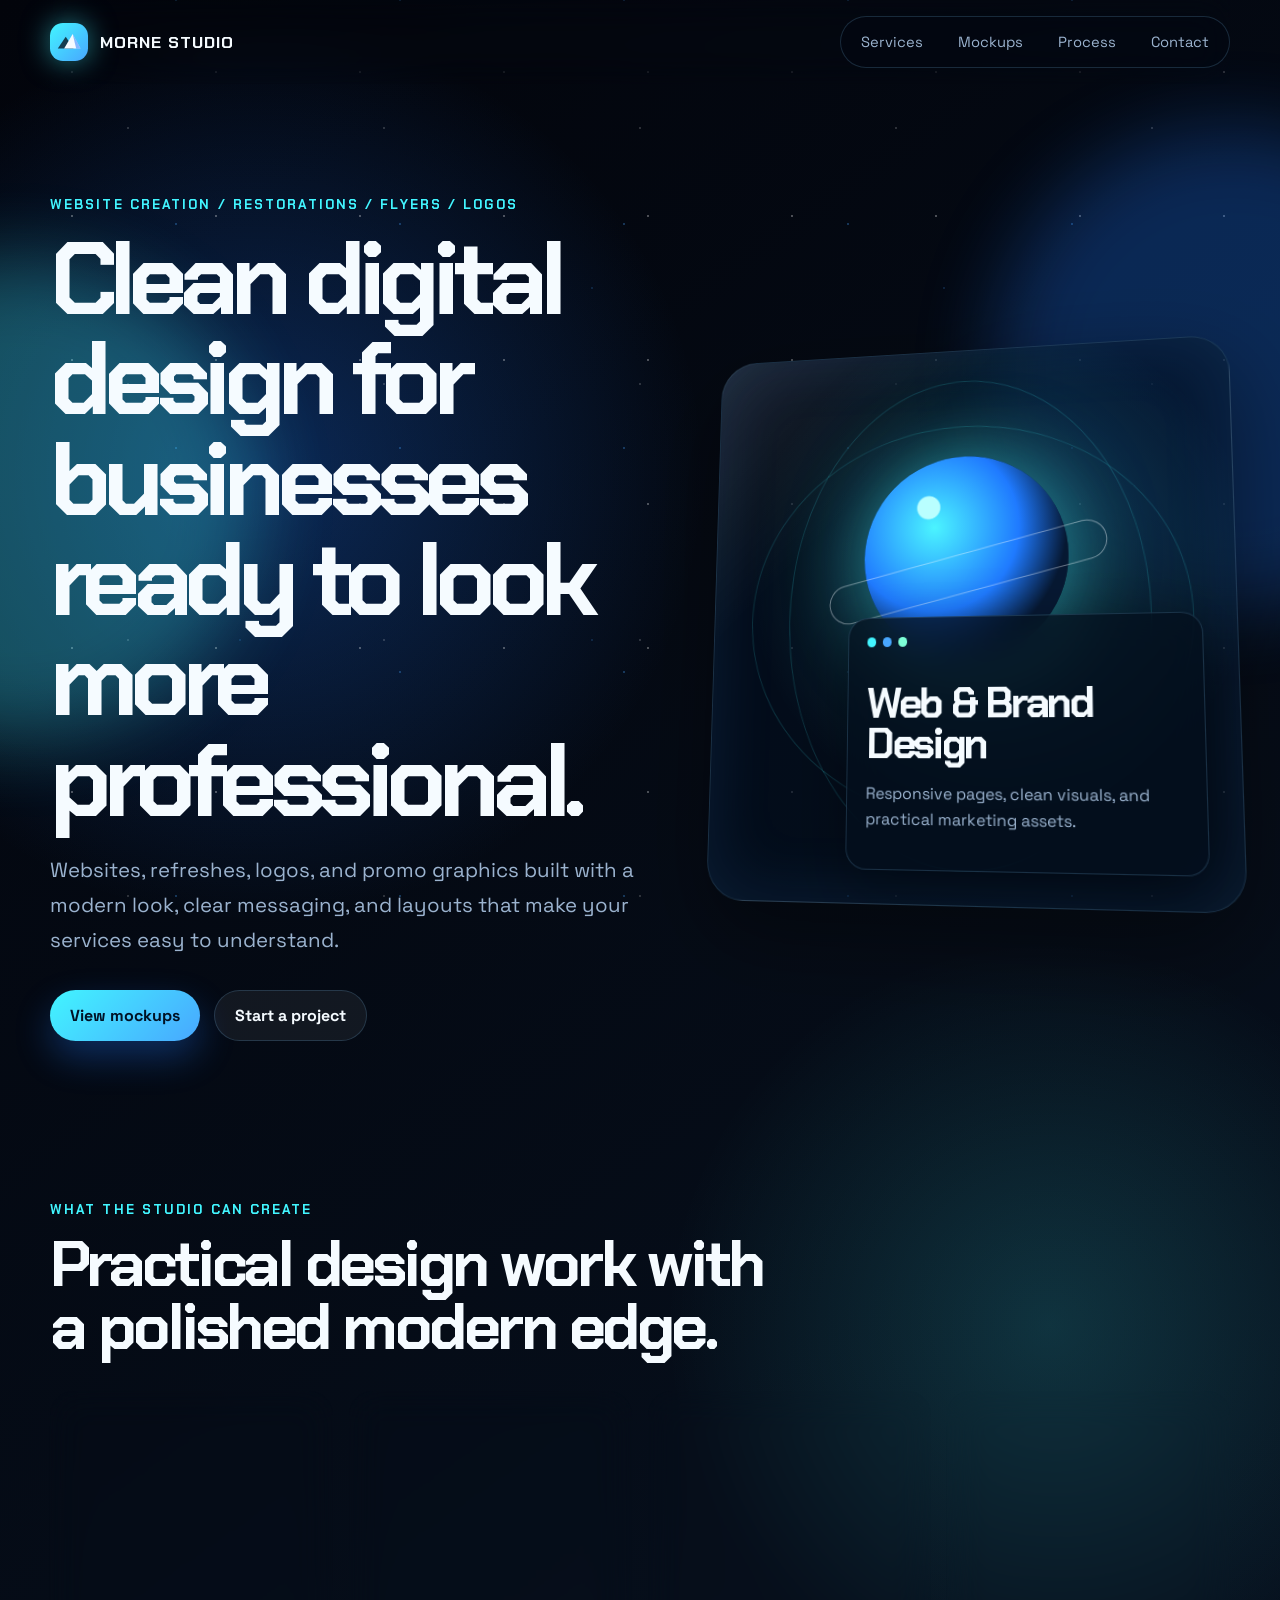
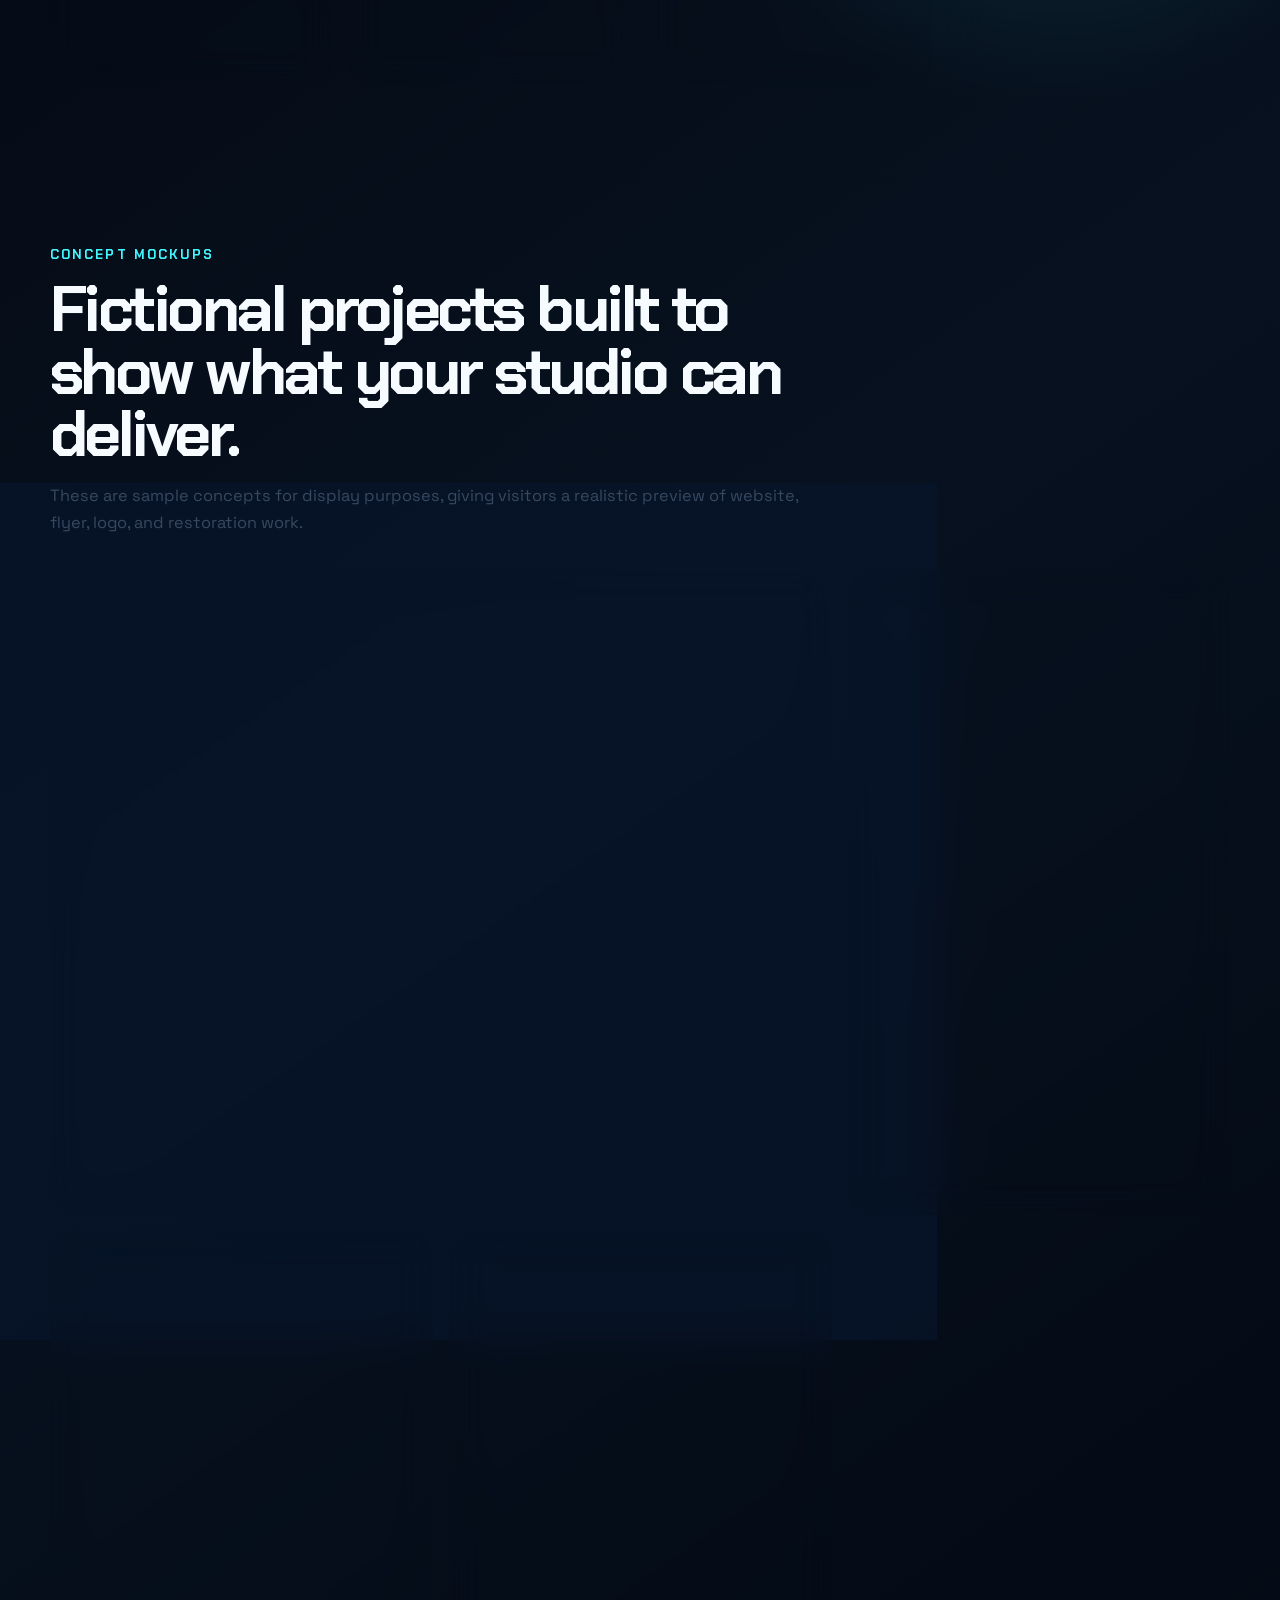
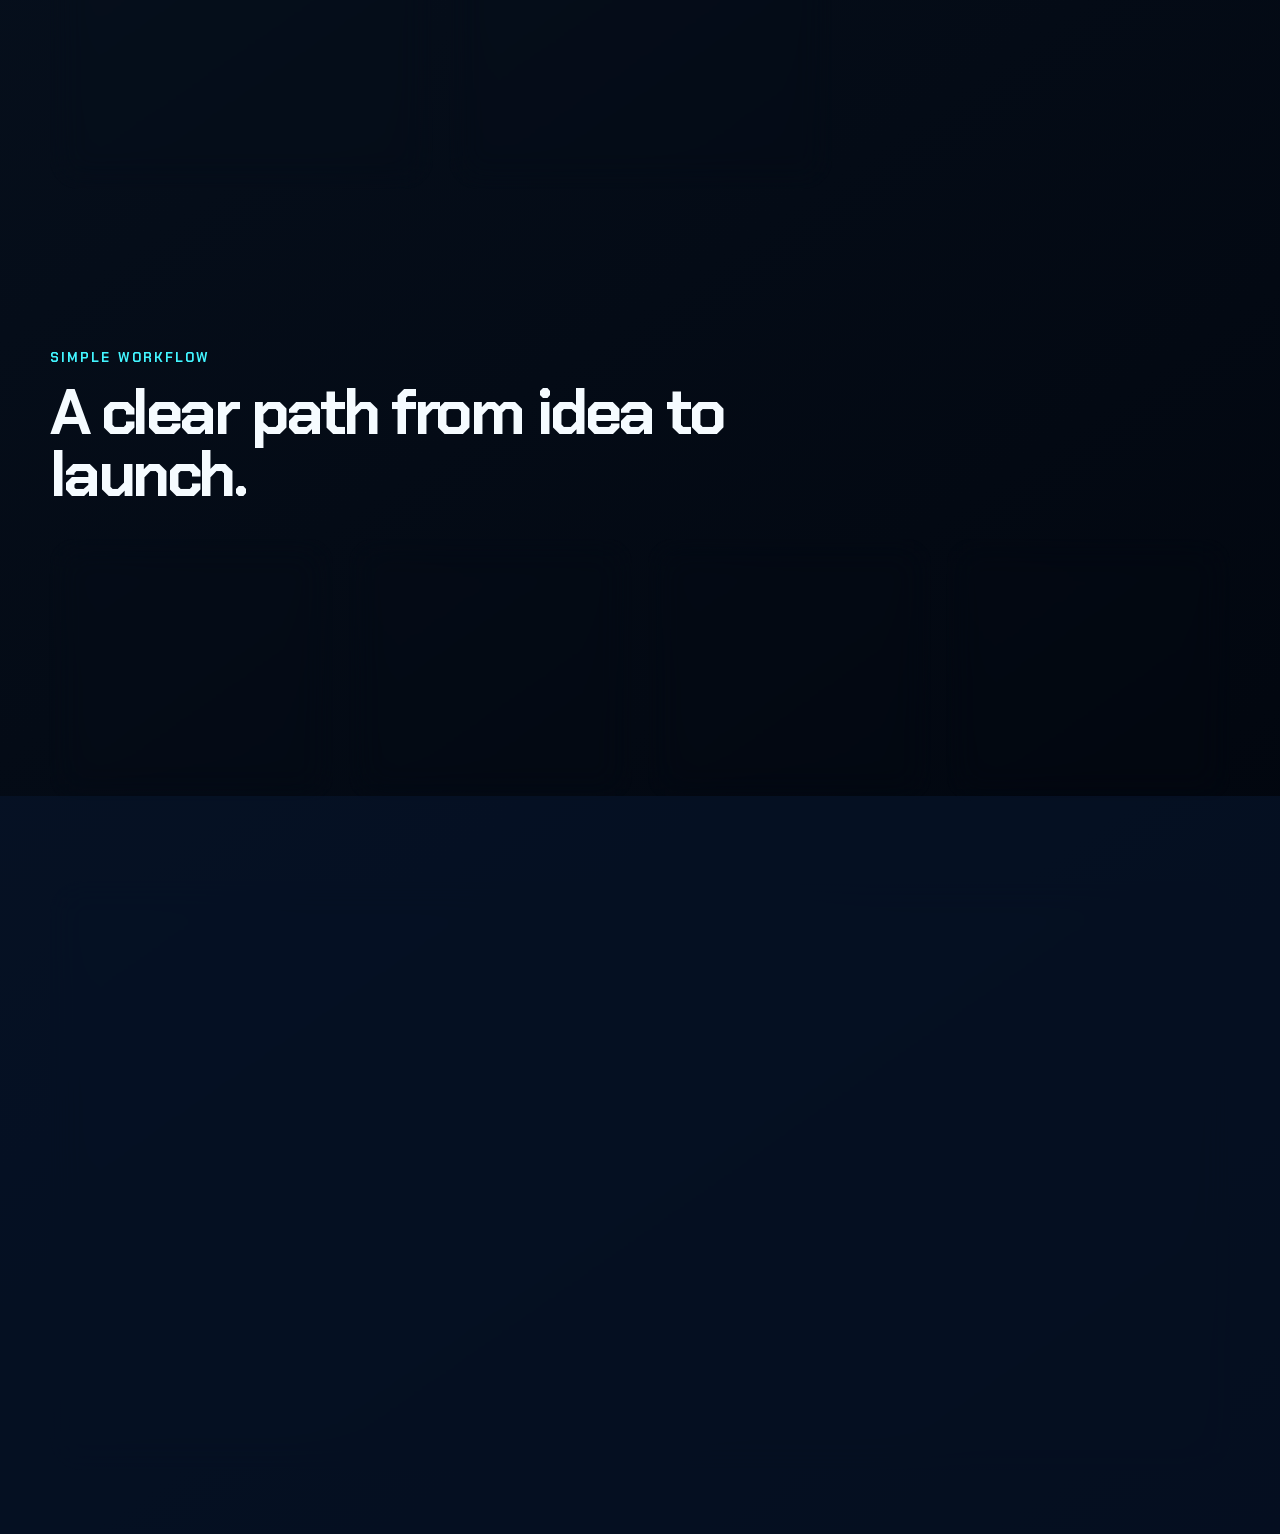
==== index.html @ 3c66c014 "gtag" ====
<!doctype html>
<html lang="en">
  <head>
    <meta charset="UTF-8" />
    <meta name="viewport" content="width=device-width, initial-scale=1.0" />
    <meta
      name="description"
      content="A modern portfolio for website creation, restoration, flyers, and logo design with deep-space visual styling."
    />
    <title>Morne Studio | Web, Logo & Flyer Design</title>
    <link rel="preconnect" href="https://fonts.googleapis.com" />
    <link rel="preconnect" href="https://fonts.gstatic.com" crossorigin />
    <link
      href="https://fonts.googleapis.com/css2?family=Chakra+Petch:wght@500;600;700&family=Space+Grotesk:wght@400;500;600;700&display=swap"
      rel="stylesheet"
    />
    <link rel="icon" type="image/svg+xml" href="favicon.svg" />
    <script async src="https://www.googletagmanager.com/gtag/js?id=G-K3K91RL9Q9"></script>
    <script>
      window.dataLayer = window.dataLayer || [];
      function gtag(){dataLayer.push(arguments);}
      gtag('js', new Date());

      gtag('config', 'G-K3K91RL9Q9');
    </script>
    <link rel="stylesheet" href="styles.css" />
  </head>
  <body>
    <div class="page-shell">
      <div class="stars stars-one"></div>
      <div class="stars stars-two"></div>
      <div class="orb orb-blue"></div>
      <div class="orb orb-cyan"></div>

      <header class="site-header">
        <button class="brand" type="button" data-scroll-top aria-label="Morne Studio home">
          <span class="brand-mark" aria-hidden="true">
            <svg viewBox="0 0 48 48" role="img">
              <path class="mountain-back" d="M6 34L18.5 15.5L31 34H6Z" />
              <path class="mountain-front" d="M16 34L29.5 11L42 34H16Z" />
              <path class="mountain-cut" d="M29.5 11L35 34H42L29.5 11Z" />
            </svg>
          </span>
          <span>Morne Studio</span>
        </button>
        <button class="nav-toggle" type="button" aria-expanded="false" aria-controls="mainNav">
          <span></span>
          <span></span>
          <span></span>
          <span class="sr-only">Toggle navigation</span>
        </button>
        <nav class="nav-links" id="mainNav" aria-label="Main navigation">
          <a href="#services">Services</a>
          <a href="#mockups">Mockups</a>
          <a href="#process">Process</a>
          <a href="#contact">Contact</a>
        </nav>
      </header>

      <main id="top">
        <section class="hero section-grid">
          <div class="hero-copy reveal">
            <p class="eyebrow">Website Creation / Restorations / Flyers / Logos</p>
            <h1>Clean digital design for businesses ready to look more professional.</h1>
            <p class="hero-text">
              Websites, refreshes, logos, and promo graphics built with a modern
              look, clear messaging, and layouts that make your services easy to
              understand.
            </p>
            <div class="hero-actions">
              <a class="button button-primary" href="#mockups">View mockups</a>
              <a class="button button-secondary" href="#contact">Start a project</a>
            </div>
          </div>

          <div class="hero-visual reveal">
            <div class="space-card">
              <div class="planet"></div>
              <div class="orbit orbit-one"></div>
              <div class="orbit orbit-two"></div>
              <div class="dashboard-card dashboard-main">
                <span class="window-dots"></span>
                <h2>Web & Brand Design</h2>
                <p>Responsive pages, clean visuals, and practical marketing assets.</p>
              </div>
            </div>
          </div>
        </section>

        <section class="services reveal" id="services">
          <div class="section-heading">
            <p class="eyebrow">What the studio can create</p>
            <h2>Practical design work with a polished modern edge.</h2>
          </div>
          <div class="service-grid">
            <article class="service-card">
              <span class="service-icon">01</span>
              <h3>Website Creation</h3>
              <p>Landing pages, service sites, portfolio builds, and responsive layouts built to convert visitors.</p>
            </article>
            <article class="service-card">
              <span class="service-icon">02</span>
              <h3>Website Restoration</h3>
              <p>Refresh outdated pages, repair messy layouts, modernize colors, and improve mobile usability.</p>
            </article>
            <article class="service-card">
              <span class="service-icon">03</span>
              <h3>Flyers & Promos</h3>
              <p>Event flyers, product promos, social graphics, and launch announcements with strong visual hierarchy.</p>
            </article>
            <article class="service-card">
              <span class="service-icon">04</span>
              <h3>Logo Concepts</h3>
              <p>Clean logo directions, brand marks, color palettes, and simple visual systems for new ventures.</p>
            </article>
          </div>
        </section>

        <section class="mockups" id="mockups">
          <div class="section-heading reveal">
            <p class="eyebrow">Concept mockups</p>
            <h2>Fictional projects built to show what your studio can deliver.</h2>
            <p class="section-note">
              These are sample concepts for display purposes, giving visitors a
              realistic preview of website, flyer, logo, and restoration work.
            </p>
          </div>

          <div class="mockup-grid">
            <article class="mockup-card large reveal">
              <div class="mockup-browser">
                <span></span><span></span><span></span>
              </div>
              <div class="mockup-preview refresh-preview">
                <div class="site-before">
                  <div class="old-label">Before</div>
                  <strong>ClearCoat Auto Care</strong>
                  <div class="old-hero"></div>
                  <span></span>
                  <span></span>
                  <button>Call now</button>
                </div>
                <div class="site-after">
                  <div class="new-label">After</div>
                  <div class="mini-nav">
                    <strong>ClearCoat</strong>
                    <small>Book detail</small>
                  </div>
                  <h4>Mobile detailing that comes to you.</h4>
                  <div class="service-strip">
                    <span>Wash</span>
                    <span>Interior</span>
                    <span>Ceramic</span>
                  </div>
                  <div class="stat-row">
                    <div><b>4.9</b><small>rating</small></div>
                    <div><b>24h</b><small>reply</small></div>
                  </div>
                </div>
              </div>
              <div class="mockup-content">
                <p class="tag">Website restoration</p>
                <h3>ClearCoat Auto Care</h3>
                <p>A before-and-after concept showing how an outdated service site can become cleaner, faster, and easier to book from mobile.</p>
                <div class="mockup-meta">
                  <span>Concept project</span>
                  <span>Auto detailing</span>
                </div>
              </div>
            </article>

            <article class="mockup-card reveal">
              <div class="mockup-preview restaurant-preview">
                <div class="restaurant-top">
                  <strong>Hearth & Table</strong>
                  <span>Menu</span>
                </div>
                <div class="restaurant-photo"></div>
                <div class="restaurant-copy">
                  <p>Family-owned kitchen</p>
                  <h4>Comfort food, modern service.</h4>
                  <small>Order online</small>
                </div>
              </div>
              <div class="mockup-content">
                <p class="tag">Website creation</p>
                <h3>Hearth & Table</h3>
                <p>A restaurant homepage concept with clear ordering paths, featured menu space, and a warmer brand direction.</p>
                <div class="mockup-meta">
                  <span>Concept project</span>
                  <span>Restaurant</span>
                </div>
              </div>
            </article>

            <article class="mockup-card reveal">
              <div class="mockup-preview flyer-preview">
                <div class="flyer-kicker">6 week program</div>
                <h4>Peak Fitness Challenge</h4>
                <strong>Starts 09.02</strong>
                <span>Training / Meal guide / Weekly check-ins</span>
                <small>Promo flyer concept</small>
              </div>
              <div class="mockup-content">
                <p class="tag">Flyer design</p>
                <h3>Peak Fitness Challenge</h3>
                <p>A bold promotional flyer concept designed for social posts, printed handouts, and local campaign announcements.</p>
                <div class="mockup-meta">
                  <span>Concept project</span>
                  <span>Fitness promo</span>
                </div>
              </div>
            </article>

            <article class="mockup-card reveal">
              <div class="mockup-preview identity-preview">
                <div class="identity-card">
                  <div class="oak-logo" aria-hidden="true">
                    <span class="oak-roof"></span>
                    <span class="oak-beam"></span>
                    <span class="oak-foundation"></span>
                  </div>
                  <strong>Oak & Iron Co.</strong>
                  <small>Renovation / Repair / Build</small>
                </div>
                <div class="brand-board">
                  <span></span>
                  <span></span>
                  <div class="palette-row">
                    <i></i>
                    <i></i>
                    <i></i>
                  </div>
                </div>
              </div>
              <div class="mockup-content">
                <p class="tag">Logo systems</p>
                <h3>Oak & Iron Co.</h3>
                <p>A compact identity concept with a mark, color palette, and brand-card direction for a repair or renovation business.</p>
                <div class="mockup-meta">
                  <span>Concept project</span>
                  <span>Logo identity</span>
                </div>
              </div>
            </article>
          </div>
        </section>

        <section class="process reveal" id="process">
          <div class="section-heading">
            <p class="eyebrow">Simple workflow</p>
            <h2>A clear path from idea to launch.</h2>
          </div>
          <div class="timeline">
            <div class="timeline-item">
              <span>01</span>
              <h3>Discovery</h3>
              <p>Define the business goal, audience, services, and visual tone.</p>
            </div>
            <div class="timeline-item">
              <span>02</span>
              <h3>Concept</h3>
              <p>Create mockups, layout direction, and color choices before build-out.</p>
            </div>
            <div class="timeline-item">
              <span>03</span>
              <h3>Build</h3>
              <p>Turn the chosen direction into responsive pages and polished assets.</p>
            </div>
            <div class="timeline-item">
              <span>04</span>
              <h3>Launch</h3>
              <p>Review, refine, and prepare the final files for hosting or sharing.</p>
            </div>
          </div>
        </section>

        <section class="contact reveal" id="contact">
          <div class="contact-copy">
            <p class="eyebrow">Start a project</p>
            <h2>Need a website, logo, flyer, or refresh?</h2>
            <p>
              Send a few details about what you need and I will follow up with
              the next steps, timeline, and what information is needed to begin.
            </p>
            <div class="contact-links" aria-label="Contact options">
              <a href="mailto:shane.st.louis@hotmail.com">shane.st.louis@hotmail.com</a>
              <button type="button" data-copy-phone>+1 767 265 5905 <span>Copy number</span></button>
              <a href="https://wa.me/17672655905" target="_blank" rel="noreferrer">Message on WhatsApp</a>
            </div>
          </div>

          <form class="contact-form" action="https://formsubmit.co/shane.st.louis@hotmail.com" method="POST">
            <input type="hidden" name="_subject" value="New project inquiry from Morne Studio" />
            <input type="hidden" name="_template" value="table" />
            <label>
              Name
              <input type="text" name="name" autocomplete="name" required />
            </label>
            <label>
              Your email
              <input type="email" name="email" autocomplete="email" required />
            </label>
            <label>
              Project type
              <select name="project_type" required>
                <option value="">Select one</option>
                <option>Website creation</option>
                <option>Website restoration</option>
                <option>Flyer or promo design</option>
                <option>Logo or brand design</option>
                <option>Not sure yet</option>
              </select>
            </label>
            <label>
              Project details
              <textarea name="message" rows="5" placeholder="Tell me what you need, your business type, and any deadline." required></textarea>
            </label>
            <button class="button button-primary" type="submit">Send project inquiry</button>
          </form>
        </section>
      </main>

      <button class="back-to-top" type="button" data-back-to-top aria-label="Back to top">
        ↑
      </button>
    </div>

    <script src="script.js"></script>
  </body>
</html>
---- styles.css ----
:root {
  --ink: #02040b;
  --void: #07111f;
  --space: #0b1b33;
  --blue: #1f7aff;
  --blue-hot: #48a7ff;
  --cyan: #42f5ff;
  --mint: #7dffd7;
  --white: #f5fbff;
  --muted: #9bb3cf;
  --line: rgba(126, 203, 255, 0.18);
  --glass: rgba(8, 22, 43, 0.68);
  --shadow: 0 30px 90px rgba(0, 0, 0, 0.45);
}

* {
  box-sizing: border-box;
}

html {
  scroll-behavior: smooth;
}

body {
  margin: 0;
  min-height: 100vh;
  color: var(--white);
  font-family: "Space Grotesk", sans-serif;
  background:
    radial-gradient(circle at 20% 10%, rgba(31, 122, 255, 0.3), transparent 28rem),
    radial-gradient(circle at 82% 28%, rgba(66, 245, 255, 0.16), transparent 24rem),
    linear-gradient(145deg, var(--ink), var(--void) 48%, #00030a);
  overflow-x: hidden;
}

a {
  color: inherit;
  text-decoration: none;
}

.sr-only {
  position: absolute;
  width: 1px;
  height: 1px;
  padding: 0;
  margin: -1px;
  overflow: hidden;
  clip: rect(0, 0, 0, 0);
  white-space: nowrap;
  border: 0;
}

.page-shell {
  position: relative;
  min-height: 100vh;
  overflow: hidden;
}

.stars {
  position: fixed;
  inset: 0;
  pointer-events: none;
  background-image:
    radial-gradient(circle, rgba(255, 255, 255, 0.9) 1px, transparent 1.5px),
    radial-gradient(circle, rgba(72, 167, 255, 0.9) 1px, transparent 1.6px);
  background-position: 0 0, 4rem 7rem;
  background-size: 9rem 9rem, 14rem 14rem;
  opacity: 0.32;
  animation: drift-stars 34s linear infinite;
}

.stars-two {
  background-size: 16rem 16rem, 22rem 22rem;
  opacity: 0.18;
  animation-duration: 58s;
  animation-direction: reverse;
}

.orb {
  position: fixed;
  width: 30rem;
  height: 30rem;
  border-radius: 999px;
  pointer-events: none;
  filter: blur(40px);
  opacity: 0.28;
}

.orb-blue {
  top: 8rem;
  right: -12rem;
  background: var(--blue);
}

.orb-cyan {
  bottom: 10rem;
  left: -14rem;
  background: var(--cyan);
}

.site-header {
  position: sticky;
  top: 0;
  z-index: 20;
  display: flex;
  align-items: center;
  justify-content: space-between;
  width: min(1180px, calc(100% - 2rem));
  margin: 0 auto;
  padding: 1rem 0;
  backdrop-filter: blur(18px);
}

.brand,
.nav-links {
  display: flex;
  align-items: center;
}

.brand {
  gap: 0.75rem;
  padding: 0;
  color: inherit;
  border: 0;
  background: transparent;
  cursor: pointer;
  font-family: "Chakra Petch", sans-serif;
  font-size: 1.05rem;
  font-weight: 700;
  letter-spacing: 0.06em;
  text-transform: uppercase;
}

.brand-mark {
  display: grid;
  width: 2.4rem;
  height: 2.4rem;
  place-items: center;
  border-radius: 0.8rem;
  background: linear-gradient(135deg, var(--cyan), var(--blue-hot));
  box-shadow: 0 0 28px rgba(66, 245, 255, 0.5);
}

.brand-mark svg {
  width: 1.9rem;
  height: 1.9rem;
}

.mountain-back {
  fill: rgba(2, 4, 11, 0.72);
}

.mountain-front {
  fill: var(--white);
}

.mountain-cut {
  fill: rgba(31, 122, 255, 0.52);
}

.nav-links {
  gap: 0.4rem;
  padding: 0.35rem;
  border: 1px solid var(--line);
  border-radius: 999px;
  background: rgba(2, 8, 18, 0.58);
}

.nav-links a {
  padding: 0.65rem 0.9rem;
  color: var(--muted);
  border-radius: 999px;
  font-size: 0.92rem;
  transition: color 180ms ease, background 180ms ease;
}

.nav-links a:hover {
  color: var(--white);
  background: rgba(72, 167, 255, 0.14);
}

.nav-toggle {
  display: none;
  width: 2.8rem;
  height: 2.8rem;
  place-items: center;
  border: 1px solid var(--line);
  border-radius: 0.9rem;
  background: rgba(2, 8, 18, 0.74);
  cursor: pointer;
}

.nav-toggle span:not(.sr-only) {
  display: block;
  width: 1.25rem;
  height: 2px;
  margin: 0.16rem 0;
  border-radius: 999px;
  background: var(--white);
  transition: transform 180ms ease, opacity 180ms ease;
}

.nav-toggle[aria-expanded="true"] span:nth-child(1) {
  transform: translateY(0.32rem) rotate(45deg);
}

.nav-toggle[aria-expanded="true"] span:nth-child(2) {
  opacity: 0;
}

.nav-toggle[aria-expanded="true"] span:nth-child(3) {
  transform: translateY(-0.32rem) rotate(-45deg);
}

.back-to-top {
  position: fixed;
  right: 1rem;
  bottom: 1rem;
  z-index: 30;
  display: none;
  width: 3rem;
  height: 3rem;
  place-items: center;
  color: #001225;
  border: 0;
  border-radius: 999px;
  background: linear-gradient(135deg, var(--cyan), var(--blue-hot));
  box-shadow: 0 16px 36px rgba(31, 122, 255, 0.34);
  cursor: pointer;
  font-family: "Chakra Petch", sans-serif;
  font-size: 1.35rem;
  font-weight: 800;
  opacity: 0;
  pointer-events: none;
  transform: translateY(0.8rem);
  transition: opacity 180ms ease, transform 180ms ease;
}

.back-to-top.is-visible {
  opacity: 1;
  pointer-events: auto;
  transform: translateY(0);
}

main {
  position: relative;
  z-index: 2;
}

section {
  width: min(1180px, calc(100% - 2rem));
  margin: 0 auto;
  scroll-margin-top: 6rem;
}

.hero {
  min-height: 88vh;
  padding: 7rem 0 5rem;
}

.section-grid {
  display: grid;
  grid-template-columns: minmax(0, 1fr) minmax(22rem, 0.9fr);
  gap: 4rem;
  align-items: center;
}

.eyebrow {
  margin: 0 0 1rem;
  color: var(--cyan);
  font-family: "Chakra Petch", sans-serif;
  font-size: 0.82rem;
  font-weight: 700;
  letter-spacing: 0.16em;
  text-transform: uppercase;
}

h1,
h2,
h3,
p {
  margin-top: 0;
}

h1,
h2,
h3 {
  font-family: "Chakra Petch", sans-serif;
  line-height: 0.98;
}

h1 {
  max-width: 12ch;
  margin-bottom: 1.4rem;
  font-size: clamp(3.4rem, 8vw, 7.5rem);
  letter-spacing: -0.08em;
}

h2 {
  margin-bottom: 1rem;
  font-size: clamp(2.2rem, 5vw, 4.3rem);
  letter-spacing: -0.055em;
}

h3 {
  margin-bottom: 0.75rem;
  font-size: 1.35rem;
}

.hero-text {
  max-width: 42rem;
  color: var(--muted);
  font-size: clamp(1.05rem, 2vw, 1.28rem);
  line-height: 1.7;
}

.hero-actions {
  display: flex;
  flex-wrap: wrap;
  gap: 0.85rem;
  margin-top: 2rem;
}

.button {
  display: inline-flex;
  align-items: center;
  justify-content: center;
  min-height: 3.2rem;
  padding: 0.85rem 1.25rem;
  border-radius: 999px;
  font-weight: 700;
  transition: transform 180ms ease, box-shadow 180ms ease, border-color 180ms ease;
}

.button:hover {
  transform: translateY(-3px);
}

.button-primary {
  color: #001225;
  background: linear-gradient(135deg, var(--cyan), var(--blue-hot));
  box-shadow: 0 16px 36px rgba(31, 122, 255, 0.32);
}

.button-secondary {
  color: var(--white);
  border: 1px solid var(--line);
  background: rgba(255, 255, 255, 0.06);
}

.hero-visual {
  perspective: 1000px;
}

.space-card {
  position: relative;
  min-height: 35rem;
  border: 1px solid var(--line);
  border-radius: 2.4rem;
  background:
    linear-gradient(135deg, rgba(255, 255, 255, 0.1), transparent 28%),
    radial-gradient(circle at 55% 40%, rgba(66, 245, 255, 0.2), transparent 16rem),
    rgba(3, 14, 30, 0.62);
  box-shadow: var(--shadow), inset 0 0 70px rgba(72, 167, 255, 0.12);
  overflow: hidden;
  transform: rotateX(7deg) rotateY(-9deg);
  animation: float-card 7s ease-in-out infinite;
}

.planet {
  position: absolute;
  top: 7rem;
  left: 50%;
  width: 13rem;
  height: 13rem;
  border-radius: 999px;
  background:
    radial-gradient(circle at 32% 25%, #b9ffff 0 0.7rem, transparent 0.8rem),
    radial-gradient(circle at 35% 35%, #4bf4ff, #1f7aff 45%, #061832 70%);
  box-shadow: 0 0 80px rgba(66, 245, 255, 0.5);
  transform: translateX(-50%);
}

.planet::after {
  content: "";
  position: absolute;
  top: 48%;
  left: -2.5rem;
  width: 18rem;
  height: 2.4rem;
  border: 1px solid rgba(245, 251, 255, 0.42);
  border-radius: 999px;
  transform: rotate(-14deg);
}

.orbit {
  position: absolute;
  inset: 5rem 2.5rem;
  border: 1px solid rgba(66, 245, 255, 0.16);
  border-radius: 50%;
  animation: rotate-orbit 18s linear infinite;
}

.orbit-two {
  inset: 2rem 5rem;
  animation-duration: 26s;
  animation-direction: reverse;
}

.dashboard-card {
  position: absolute;
  border: 1px solid var(--line);
  border-radius: 1.3rem;
  background: rgba(4, 14, 29, 0.72);
  box-shadow: 0 18px 60px rgba(0, 0, 0, 0.35);
  backdrop-filter: blur(18px);
}

.dashboard-main {
  right: 2rem;
  bottom: 2rem;
  width: min(78%, 22rem);
  padding: 1.2rem;
}

.dashboard-main p {
  color: var(--muted);
  line-height: 1.55;
}

.dashboard-main h2 {
  font-size: clamp(1.8rem, 4vw, 2.6rem);
}

.window-dots,
.window-dots::before,
.window-dots::after {
  display: inline-block;
  width: 0.58rem;
  height: 0.58rem;
  border-radius: 999px;
  background: var(--cyan);
  box-shadow: 1rem 0 0 var(--blue-hot), 2rem 0 0 var(--mint);
}

.window-dots {
  margin-bottom: 2rem;
}

.services,
.mockups,
.process,
.contact {
  padding: 5rem 0;
}

.section-heading {
  max-width: 47rem;
  margin-bottom: 2rem;
}

.section-heading h2 {
  margin-bottom: 0;
}

.section-note {
  margin: 1rem 0 0;
  color: var(--muted);
  font-size: 1.02rem;
  line-height: 1.65;
}

.service-grid,
.mockup-grid,
.timeline {
  display: grid;
  gap: 1rem;
}

.service-grid {
  grid-template-columns: repeat(4, minmax(0, 1fr));
}

.service-card,
.mockup-card,
.timeline-item,
.contact {
  border: 1px solid var(--line);
  background:
    linear-gradient(145deg, rgba(255, 255, 255, 0.08), transparent 36%),
    var(--glass);
  box-shadow: 0 20px 70px rgba(0, 0, 0, 0.22);
  backdrop-filter: blur(18px);
}

.service-card,
.timeline-item {
  min-height: 16rem;
  padding: 1.3rem;
  border-radius: 1.5rem;
  transition: transform 220ms ease, border-color 220ms ease;
}

.service-card:hover,
.timeline-item:hover,
.mockup-card:hover {
  border-color: rgba(66, 245, 255, 0.55);
  transform: translateY(-6px);
}

.service-icon {
  display: inline-grid;
  width: 3rem;
  height: 3rem;
  margin-bottom: 3rem;
  place-items: center;
  color: var(--cyan);
  border: 1px solid var(--line);
  border-radius: 999px;
  font-family: "Chakra Petch", sans-serif;
  font-weight: 700;
}

.service-card p,
.mockup-content p,
.timeline-item p,
.contact p {
  color: var(--muted);
  line-height: 1.65;
}

.mockup-grid {
  grid-template-columns: repeat(3, minmax(0, 1fr));
}

.mockup-card {
  min-height: 25rem;
  border-radius: 1.8rem;
  overflow: hidden;
  transition: transform 220ms ease, border-color 220ms ease;
}

.mockup-card.large {
  grid-column: span 2;
}

.mockup-browser {
  display: flex;
  gap: 0.45rem;
  padding: 1rem 1rem 0;
}

.mockup-browser span {
  width: 0.7rem;
  height: 0.7rem;
  border-radius: 999px;
  background: var(--line);
}

.mockup-preview {
  position: relative;
  display: grid;
  min-height: 14rem;
  margin: 1rem;
  padding: 1rem;
  border: 1px solid var(--line);
  border-radius: 1.2rem;
  overflow: hidden;
  background: rgba(3, 12, 27, 0.72);
}

.restoration-preview {
  grid-template-columns: 0.75fr 1fr;
  gap: 1rem;
}

.before-panel,
.after-panel {
  padding: 1rem;
  border-radius: 1rem;
}

.before-panel p,
.after-panel p {
  margin-bottom: 0.55rem;
  color: var(--muted);
  font-size: 0.78rem;
  letter-spacing: 0.1em;
  text-transform: uppercase;
}

.before-panel strong,
.after-panel strong {
  display: block;
  font-family: "Chakra Petch", sans-serif;
  font-size: 1.05rem;
}

.before-panel small,
.after-panel small {
  color: rgba(245, 251, 255, 0.72);
  font-size: 0.72rem;
}

.before-panel {
  background: repeating-linear-gradient(-45deg, rgba(255, 255, 255, 0.08) 0 8px, transparent 8px 16px);
}

.before-panel span {
  display: block;
  height: 0.6rem;
  margin: 0.8rem 0;
  border-radius: 999px;
  background: rgba(155, 179, 207, 0.32);
}

.after-panel {
  background:
    radial-gradient(circle at 70% 30%, rgba(66, 245, 255, 0.28), transparent 6rem),
    linear-gradient(135deg, rgba(31, 122, 255, 0.4), rgba(4, 14, 29, 0.88));
}

.after-panel span {
  display: block;
  height: 0.75rem;
  border-radius: 999px;
  background: rgba(255, 255, 255, 0.48);
}

.flyer-preview {
  align-content: end;
  min-height: 18rem;
  background:
    radial-gradient(circle at 50% 20%, rgba(66, 245, 255, 0.42), transparent 6rem),
    linear-gradient(160deg, #06142a, #0a3970 55%, #00030a);
}

.flyer-preview::before {
  content: "";
  position: absolute;
  inset: 1.4rem;
  border: 1px solid rgba(245, 251, 255, 0.24);
  border-radius: 1rem;
}

.flyer-preview p,
.flyer-preview strong,
.flyer-preview span {
  position: relative;
}

.flyer-preview p {
  margin-bottom: 0.35rem;
  color: var(--cyan);
  font-family: "Chakra Petch", sans-serif;
  letter-spacing: 0.16em;
}

.flyer-preview strong {
  font-family: "Chakra Petch", sans-serif;
  font-size: 4rem;
  line-height: 0.9;
}

.flyer-preview span {
  color: var(--muted);
}

.flyer-preview small {
  position: relative;
  display: inline-block;
  width: max-content;
  margin-top: 0.9rem;
  padding: 0.4rem 0.65rem;
  border: 1px solid rgba(245, 251, 255, 0.24);
  border-radius: 999px;
  color: var(--white);
  background: rgba(2, 4, 11, 0.36);
}

.logo-preview {
  grid-template-columns: auto 1fr;
  gap: 1rem;
  align-items: center;
}

.logo-preview span {
  display: block;
  height: 0.8rem;
  margin: 0.8rem 0;
  border-radius: 999px;
  background: rgba(255, 255, 255, 0.28);
}

.logo-preview span:nth-child(1) {
  width: 70%;
}

.logo-preview span:nth-child(2) {
  width: 48%;
}

.logo-preview span:nth-child(3) {
  width: 84%;
}

.brand-board strong {
  display: block;
  margin-bottom: 1rem;
  font-family: "Chakra Petch", sans-serif;
  font-size: 1.15rem;
}

.brand-board span {
  background: rgba(255, 255, 255, 0.22);
}

.palette-row {
  display: flex;
  gap: 0.45rem;
  margin-top: 1rem;
}

.palette-row i {
  width: 1.5rem;
  height: 1.5rem;
  border-radius: 999px;
}

.palette-row i:nth-child(1) {
  background: var(--cyan);
}

.palette-row i:nth-child(2) {
  background: var(--blue-hot);
}

.palette-row i:nth-child(3) {
  background: var(--mint);
}

.mockup-content {
  padding: 0 1.25rem 1.35rem;
}

.tag {
  margin-bottom: 0.55rem;
  color: var(--cyan);
  font-size: 0.82rem;
  font-weight: 700;
  letter-spacing: 0.12em;
  text-transform: uppercase;
}

.mockup-meta {
  display: flex;
  flex-wrap: wrap;
  gap: 0.45rem;
  margin-top: 1rem;
}

.mockup-meta span {
  padding: 0.36rem 0.58rem;
  color: rgba(245, 251, 255, 0.82);
  border: 1px solid var(--line);
  border-radius: 999px;
  background: rgba(255, 255, 255, 0.06);
  font-size: 0.74rem;
  font-weight: 700;
}

.refresh-preview {
  grid-template-columns: 0.86fr 1.14fr;
  gap: 1rem;
  min-height: 18rem;
  background:
    linear-gradient(135deg, rgba(10, 21, 38, 0.92), rgba(5, 14, 29, 0.94)),
    radial-gradient(circle at 75% 20%, rgba(72, 167, 255, 0.2), transparent 8rem);
}

.site-before,
.site-after {
  display: flex;
  min-width: 0;
  flex-direction: column;
  border-radius: 1rem;
}

.site-before {
  gap: 0.75rem;
  padding: 1rem;
  color: rgba(245, 251, 255, 0.72);
  background:
    repeating-linear-gradient(-45deg, rgba(255, 255, 255, 0.055) 0 8px, transparent 8px 16px),
    rgba(255, 255, 255, 0.045);
}

.old-label,
.new-label {
  width: max-content;
  padding: 0.28rem 0.55rem;
  border-radius: 999px;
  font-size: 0.68rem;
  font-weight: 800;
  letter-spacing: 0.12em;
  text-transform: uppercase;
}

.old-label {
  color: rgba(245, 251, 255, 0.66);
  background: rgba(255, 255, 255, 0.08);
}

.new-label {
  color: #001225;
  background: linear-gradient(135deg, var(--cyan), var(--blue-hot));
}

.site-before strong,
.mini-nav strong,
.identity-card strong {
  font-family: "Chakra Petch", sans-serif;
}

.old-hero {
  height: 4.3rem;
  border-radius: 0.7rem;
  background:
    linear-gradient(90deg, rgba(255, 255, 255, 0.12), transparent),
    rgba(155, 179, 207, 0.14);
}

.site-before span {
  display: block;
  height: 0.55rem;
  border-radius: 999px;
  background: rgba(155, 179, 207, 0.26);
}

.site-before span:nth-of-type(2) {
  width: 72%;
}

.site-before button {
  width: max-content;
  margin-top: auto;
  padding: 0.48rem 0.7rem;
  color: rgba(245, 251, 255, 0.8);
  border: 1px solid rgba(245, 251, 255, 0.16);
  border-radius: 0.45rem;
  background: rgba(255, 255, 255, 0.06);
  font: inherit;
}

.site-after {
  justify-content: space-between;
  padding: 1rem;
  background:
    radial-gradient(circle at 80% 18%, rgba(66, 245, 255, 0.3), transparent 5.8rem),
    linear-gradient(145deg, rgba(8, 38, 72, 0.94), rgba(3, 13, 27, 0.96));
  box-shadow: inset 0 0 0 1px rgba(66, 245, 255, 0.13);
}

.mini-nav,
.stat-row,
.service-strip {
  display: flex;
  align-items: center;
}

.mini-nav {
  justify-content: space-between;
  gap: 1rem;
}

.mini-nav small {
  padding: 0.36rem 0.55rem;
  color: #001225;
  border-radius: 999px;
  background: var(--cyan);
  font-weight: 800;
}

.site-after h4 {
  max-width: 13rem;
  margin: 1.6rem 0 1rem;
  font-family: "Chakra Petch", sans-serif;
  font-size: clamp(1.45rem, 3vw, 2.2rem);
  line-height: 1;
}

.service-strip {
  flex-wrap: wrap;
  gap: 0.4rem;
}

.service-strip span,
.restaurant-top span {
  padding: 0.34rem 0.55rem;
  border: 1px solid rgba(245, 251, 255, 0.18);
  border-radius: 999px;
  background: rgba(255, 255, 255, 0.08);
  font-size: 0.75rem;
}

.stat-row {
  gap: 0.65rem;
  margin-top: 1rem;
}

.stat-row div {
  min-width: 4.4rem;
  padding: 0.55rem;
  border-radius: 0.75rem;
  background: rgba(255, 255, 255, 0.08);
}

.stat-row b,
.stat-row small {
  display: block;
}

.stat-row b {
  color: var(--cyan);
  font-family: "Chakra Petch", sans-serif;
  font-size: 1.25rem;
}

.stat-row small {
  color: var(--muted);
  font-size: 0.7rem;
}

.restaurant-preview {
  min-height: 18rem;
  align-content: stretch;
  gap: 0.9rem;
  background:
    radial-gradient(circle at 78% 28%, rgba(255, 177, 84, 0.24), transparent 6rem),
    linear-gradient(145deg, rgba(6, 18, 33, 0.96), rgba(17, 39, 61, 0.92));
}

.restaurant-top {
  display: flex;
  align-items: center;
  justify-content: space-between;
  gap: 1rem;
  font-family: "Chakra Petch", sans-serif;
}

.restaurant-top span {
  color: #ffe0b4;
}

.restaurant-photo {
  min-height: 6.3rem;
  border-radius: 1rem;
  background:
    radial-gradient(circle at 28% 44%, #ffd28f 0 0.7rem, transparent 0.75rem),
    radial-gradient(circle at 52% 52%, #7dffd7 0 0.45rem, transparent 0.5rem),
    linear-gradient(135deg, rgba(255, 177, 84, 0.52), rgba(31, 122, 255, 0.28)),
    rgba(255, 255, 255, 0.07);
  box-shadow: inset 0 0 0 1px rgba(245, 251, 255, 0.14);
}

.restaurant-copy {
  display: grid;
  gap: 0.55rem;
}

.restaurant-copy p,
.flyer-kicker {
  margin: 0;
  color: #ffe0b4;
  font-size: 0.75rem;
  font-weight: 800;
  letter-spacing: 0.13em;
  text-transform: uppercase;
}

.restaurant-copy h4,
.flyer-preview h4 {
  margin: 0;
  font-family: "Chakra Petch", sans-serif;
  line-height: 1;
}

.restaurant-copy h4 {
  font-size: 1.8rem;
}

.restaurant-copy small {
  width: max-content;
  padding: 0.48rem 0.7rem;
  color: #08111f;
  border-radius: 999px;
  background: #ffe0b4;
  font-weight: 800;
}

.flyer-preview {
  gap: 0.65rem;
  min-height: 18rem;
  padding: 1.35rem;
  align-content: end;
  background:
    linear-gradient(135deg, rgba(66, 245, 255, 0.16), transparent 34%),
    radial-gradient(circle at 80% 16%, rgba(125, 255, 215, 0.26), transparent 6rem),
    linear-gradient(160deg, #071424, #0c315f 58%, #02040b);
}

.flyer-preview::before {
  inset: 1rem;
  border-color: rgba(66, 245, 255, 0.25);
}

.flyer-preview h4 {
  position: relative;
  max-width: 12rem;
  font-size: clamp(2rem, 5vw, 2.35rem);
}

.flyer-preview strong {
  color: var(--cyan);
  font-size: 1.35rem;
  letter-spacing: 0.02em;
}

.flyer-preview span {
  max-width: 12.5rem;
  color: rgba(245, 251, 255, 0.72);
  font-size: 0.9rem;
}

.flyer-preview small {
  color: #001225;
  border: 0;
  background: linear-gradient(135deg, var(--cyan), var(--mint));
  font-weight: 800;
}

.identity-preview {
  grid-template-columns: 1fr;
  gap: 1rem;
  min-height: 18rem;
  background:
    radial-gradient(circle at 22% 18%, rgba(66, 245, 255, 0.18), transparent 6rem),
    linear-gradient(145deg, rgba(5, 18, 34, 0.96), rgba(9, 32, 52, 0.9));
}

.identity-card {
  display: grid;
  gap: 0.45rem;
  justify-items: center;
  padding: 1.1rem;
  border: 1px solid rgba(245, 251, 255, 0.13);
  border-radius: 1rem;
  background: rgba(255, 255, 255, 0.065);
  text-align: center;
}

.identity-card small {
  color: var(--muted);
}

.oak-logo {
  position: relative;
  width: 5.8rem;
  height: 5.8rem;
  border-radius: 1.4rem;
  background:
    linear-gradient(135deg, rgba(255, 255, 255, 0.5), transparent 44%),
    linear-gradient(135deg, var(--cyan), var(--blue-hot));
  box-shadow: 0 0 50px rgba(66, 245, 255, 0.28);
}

.oak-logo span {
  position: absolute;
  display: block;
  background: #05101f;
}

.oak-roof {
  top: 1.2rem;
  left: 1.05rem;
  width: 3.65rem;
  height: 3.65rem;
  clip-path: polygon(50% 0, 100% 42%, 100% 55%, 50% 16%, 0 55%, 0 42%);
}

.oak-beam {
  top: 2.7rem;
  left: 1.55rem;
  width: 2.65rem;
  height: 1.6rem;
  clip-path: polygon(0 0, 100% 0, 100% 100%, 66% 100%, 66% 42%, 34% 42%, 34% 100%, 0 100%);
}

.oak-foundation {
  right: 1.15rem;
  bottom: 1.05rem;
  left: 1.15rem;
  height: 0.32rem;
  border-radius: 999px;
}

.identity-preview .brand-board {
  padding: 0 0.5rem;
}

.identity-preview .brand-board span {
  display: block;
  height: 0.72rem;
  margin: 0.6rem 0;
  border-radius: 999px;
  background: rgba(245, 251, 255, 0.22);
}

.identity-preview .brand-board span:nth-child(1) {
  width: 82%;
}

.identity-preview .brand-board span:nth-child(2) {
  width: 58%;
}

.identity-preview .palette-row i:nth-child(1) {
  background: #f5fbff;
}

.identity-preview .palette-row i:nth-child(2) {
  background: var(--cyan);
}

.identity-preview .palette-row i:nth-child(3) {
  background: #1f7aff;
}

.timeline {
  grid-template-columns: repeat(4, minmax(0, 1fr));
  counter-reset: process;
}

.timeline-item span {
  display: block;
  margin-bottom: 3rem;
  color: var(--cyan);
  font-family: "Chakra Petch", sans-serif;
  font-size: 2rem;
  font-weight: 700;
}

.contact {
  display: grid;
  grid-template-columns: minmax(0, 0.9fr) minmax(20rem, 1fr);
  gap: 2rem;
  align-items: stretch;
  margin-bottom: 4rem;
  padding: 2rem;
  border-radius: 2rem;
}

.contact-copy {
  max-width: 46rem;
}

.contact h2 {
  margin-bottom: 0.8rem;
}

.contact-links {
  display: grid;
  gap: 0.75rem;
  margin-top: 1.6rem;
}

.contact-links a,
.contact-links button {
  display: flex;
  align-items: center;
  justify-content: space-between;
  gap: 1rem;
  min-height: 3rem;
  padding: 0.85rem 1rem;
  border: 1px solid var(--line);
  border-radius: 1rem;
  color: var(--white);
  background: rgba(255, 255, 255, 0.055);
  cursor: pointer;
  font: inherit;
  text-align: left;
  transition: border-color 180ms ease, transform 180ms ease, background 180ms ease;
}

.contact-links a:hover,
.contact-links button:hover {
  border-color: rgba(66, 245, 255, 0.52);
  background: rgba(66, 245, 255, 0.09);
  transform: translateY(-2px);
}

.contact-links button span {
  color: var(--cyan);
  font-size: 0.78rem;
  font-weight: 800;
  letter-spacing: 0.08em;
  text-transform: uppercase;
}

.contact-form {
  display: grid;
  gap: 0.9rem;
  padding: 1rem;
  border: 1px solid var(--line);
  border-radius: 1.35rem;
  background: rgba(2, 8, 18, 0.38);
}

.contact-form label {
  display: grid;
  gap: 0.45rem;
  color: rgba(245, 251, 255, 0.86);
  font-size: 0.86rem;
  font-weight: 700;
}

.contact-form input,
.contact-form select,
.contact-form textarea {
  width: 100%;
  color: var(--white);
  border: 1px solid rgba(126, 203, 255, 0.2);
  border-radius: 0.85rem;
  background: rgba(3, 12, 27, 0.82);
  font: inherit;
  outline: none;
  padding: 0.85rem 0.95rem;
  transition: border-color 180ms ease, box-shadow 180ms ease;
}

.contact-form textarea {
  resize: vertical;
  min-height: 8.5rem;
}

.contact-form input:focus,
.contact-form select:focus,
.contact-form textarea:focus {
  border-color: rgba(66, 245, 255, 0.62);
  box-shadow: 0 0 0 4px rgba(66, 245, 255, 0.1);
}

.contact-form button {
  border: 0;
  cursor: pointer;
  font: inherit;
}

.reveal {
  opacity: 0;
  transform: translateY(28px);
  transition: opacity 700ms ease, transform 700ms ease;
}

.reveal.is-visible {
  opacity: 1;
  transform: translateY(0);
}

@keyframes drift-stars {
  from {
    transform: translate3d(0, 0, 0);
  }
  to {
    transform: translate3d(-9rem, 9rem, 0);
  }
}

@keyframes float-card {
  0%,
  100% {
    transform: rotateX(7deg) rotateY(-9deg) translateY(0);
  }
  50% {
    transform: rotateX(5deg) rotateY(-6deg) translateY(-14px);
  }
}

@keyframes rotate-orbit {
  from {
    transform: rotate(0deg);
  }
  to {
    transform: rotate(360deg);
  }
}

@media (prefers-reduced-motion: reduce) {
  *,
  *::before,
  *::after {
    scroll-behavior: auto !important;
    animation-duration: 0.01ms !important;
    animation-iteration-count: 1 !important;
    transition-duration: 0.01ms !important;
  }
}

@media (max-width: 980px) {
  .section-grid,
  .service-grid,
  .timeline {
    grid-template-columns: 1fr 1fr;
  }

  .hero {
    padding-top: 5rem;
  }

  .mockup-grid {
    grid-template-columns: 1fr;
  }

  .mockup-card.large {
    grid-column: auto;
  }
}

@media (max-width: 720px) {
  .site-header {
    align-items: center;
    gap: 1rem;
    margin-top: 0.5rem;
    padding: 0.65rem;
    border: 1px solid var(--line);
    border-radius: 1.25rem;
    background:
      linear-gradient(135deg, rgba(66, 245, 255, 0.08), transparent 42%),
      rgba(2, 8, 18, 0.74);
    box-shadow: 0 18px 42px rgba(0, 0, 0, 0.28);
  }

  .nav-toggle {
    display: grid;
    margin-left: auto;
  }

  .nav-links {
    position: absolute;
    top: calc(100% + 0.35rem);
    right: 0;
    left: 0;
    display: grid;
    gap: 0.25rem;
    padding: 0.6rem;
    border-radius: 1.2rem;
    background: rgba(2, 8, 18, 0.92);
    box-shadow: 0 20px 50px rgba(0, 0, 0, 0.34);
    max-height: 0;
    opacity: 0;
    overflow: hidden;
    pointer-events: none;
    transform: translateY(-0.65rem) scale(0.98);
    transform-origin: top center;
    transition:
      max-height 260ms ease,
      opacity 180ms ease,
      transform 220ms ease;
  }

  .nav-links.is-open {
    max-height: 18rem;
    opacity: 1;
    pointer-events: auto;
    transform: translateY(0) scale(1);
  }

  .nav-links a {
    padding: 0.9rem 1rem;
    white-space: nowrap;
  }

  .section-grid,
  .service-grid,
  .timeline {
    grid-template-columns: 1fr;
  }

  .hero {
    min-height: auto;
    padding: 4.5rem 0 3rem;
  }

  .space-card {
    min-height: 30rem;
    transform: none;
  }

  .contact {
    grid-template-columns: 1fr;
  }

  .back-to-top {
    display: grid;
  }
}

@media (max-width: 520px) {
  section,
  .site-header {
    width: min(100% - 1rem, 1180px);
  }

  .brand {
    gap: 0.65rem;
    font-size: clamp(0.9rem, 4vw, 1.05rem);
    letter-spacing: 0.04em;
  }

  h1 {
    font-size: clamp(3rem, 18vw, 4.2rem);
  }

  .refresh-preview,
  .restoration-preview,
  .logo-preview {
    grid-template-columns: 1fr;
  }

  .dashboard-main {
    right: 1rem;
    width: calc(100% - 2rem);
  }
}
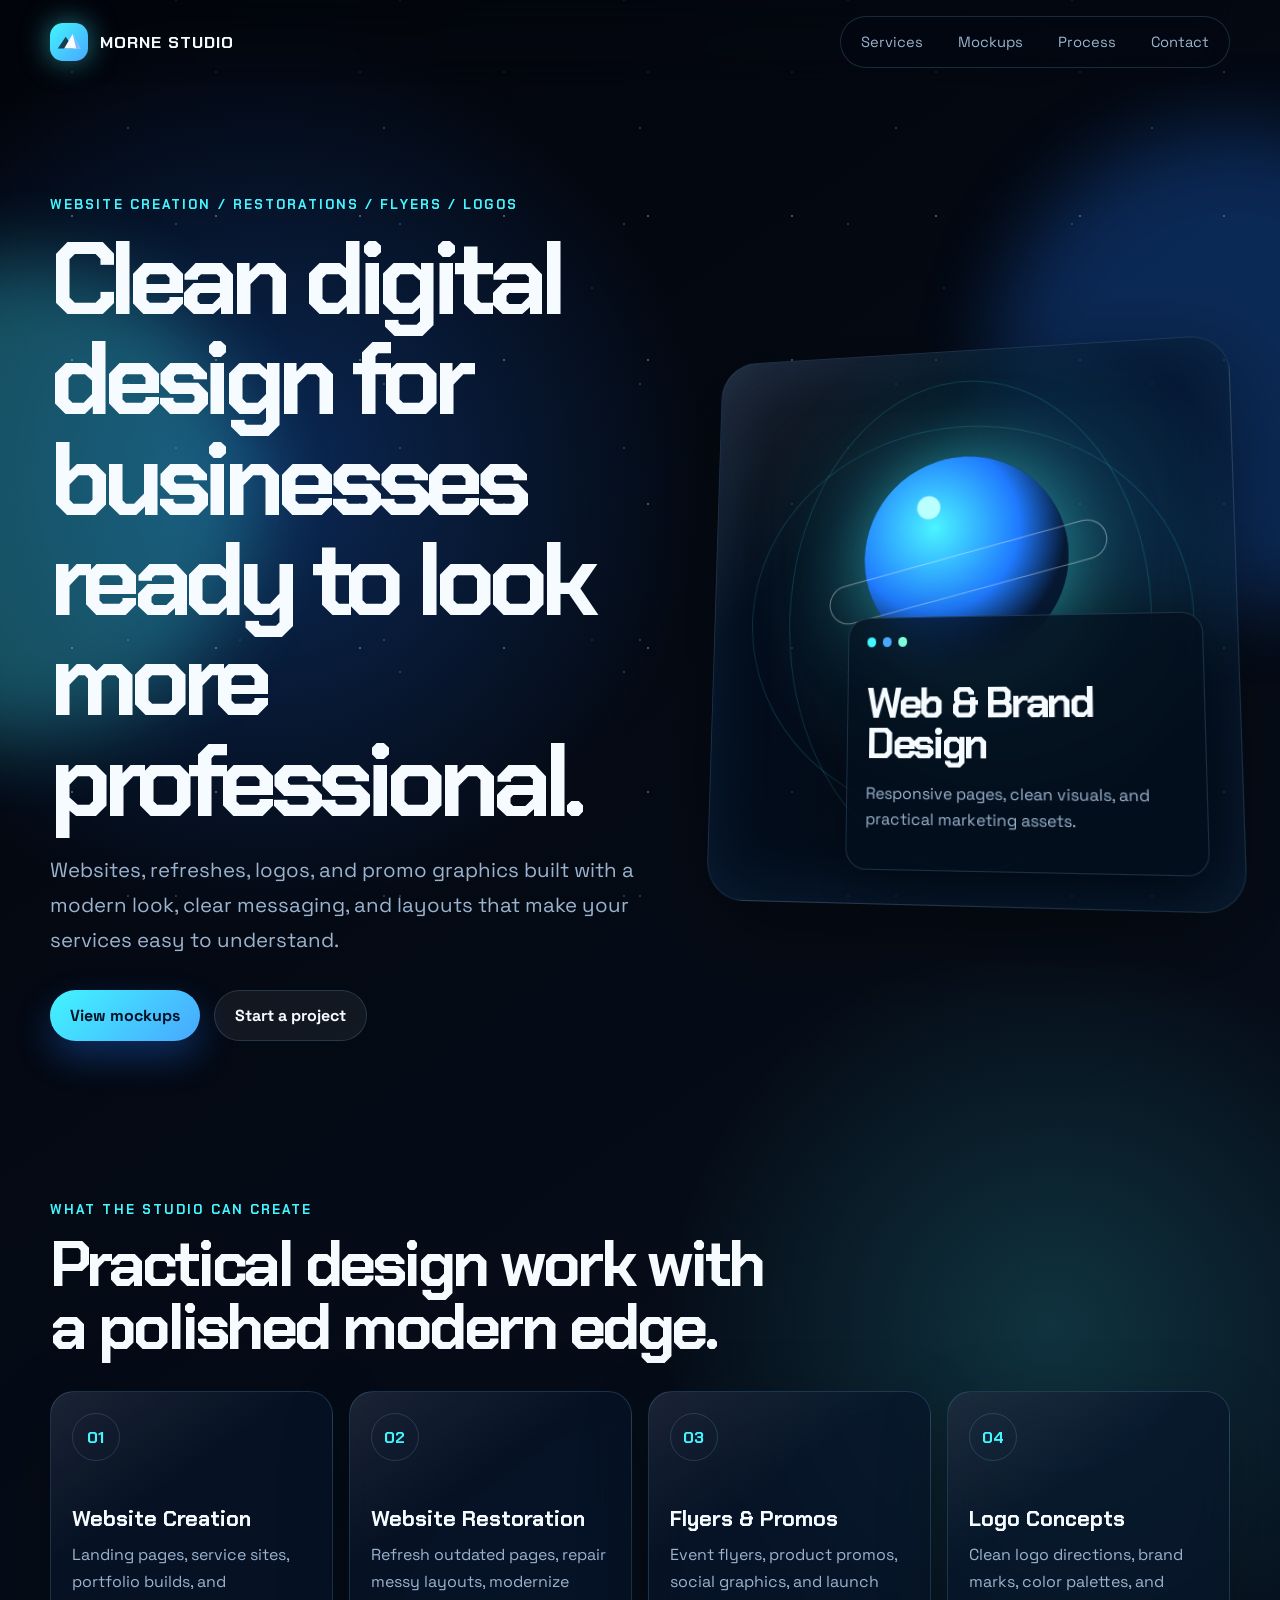
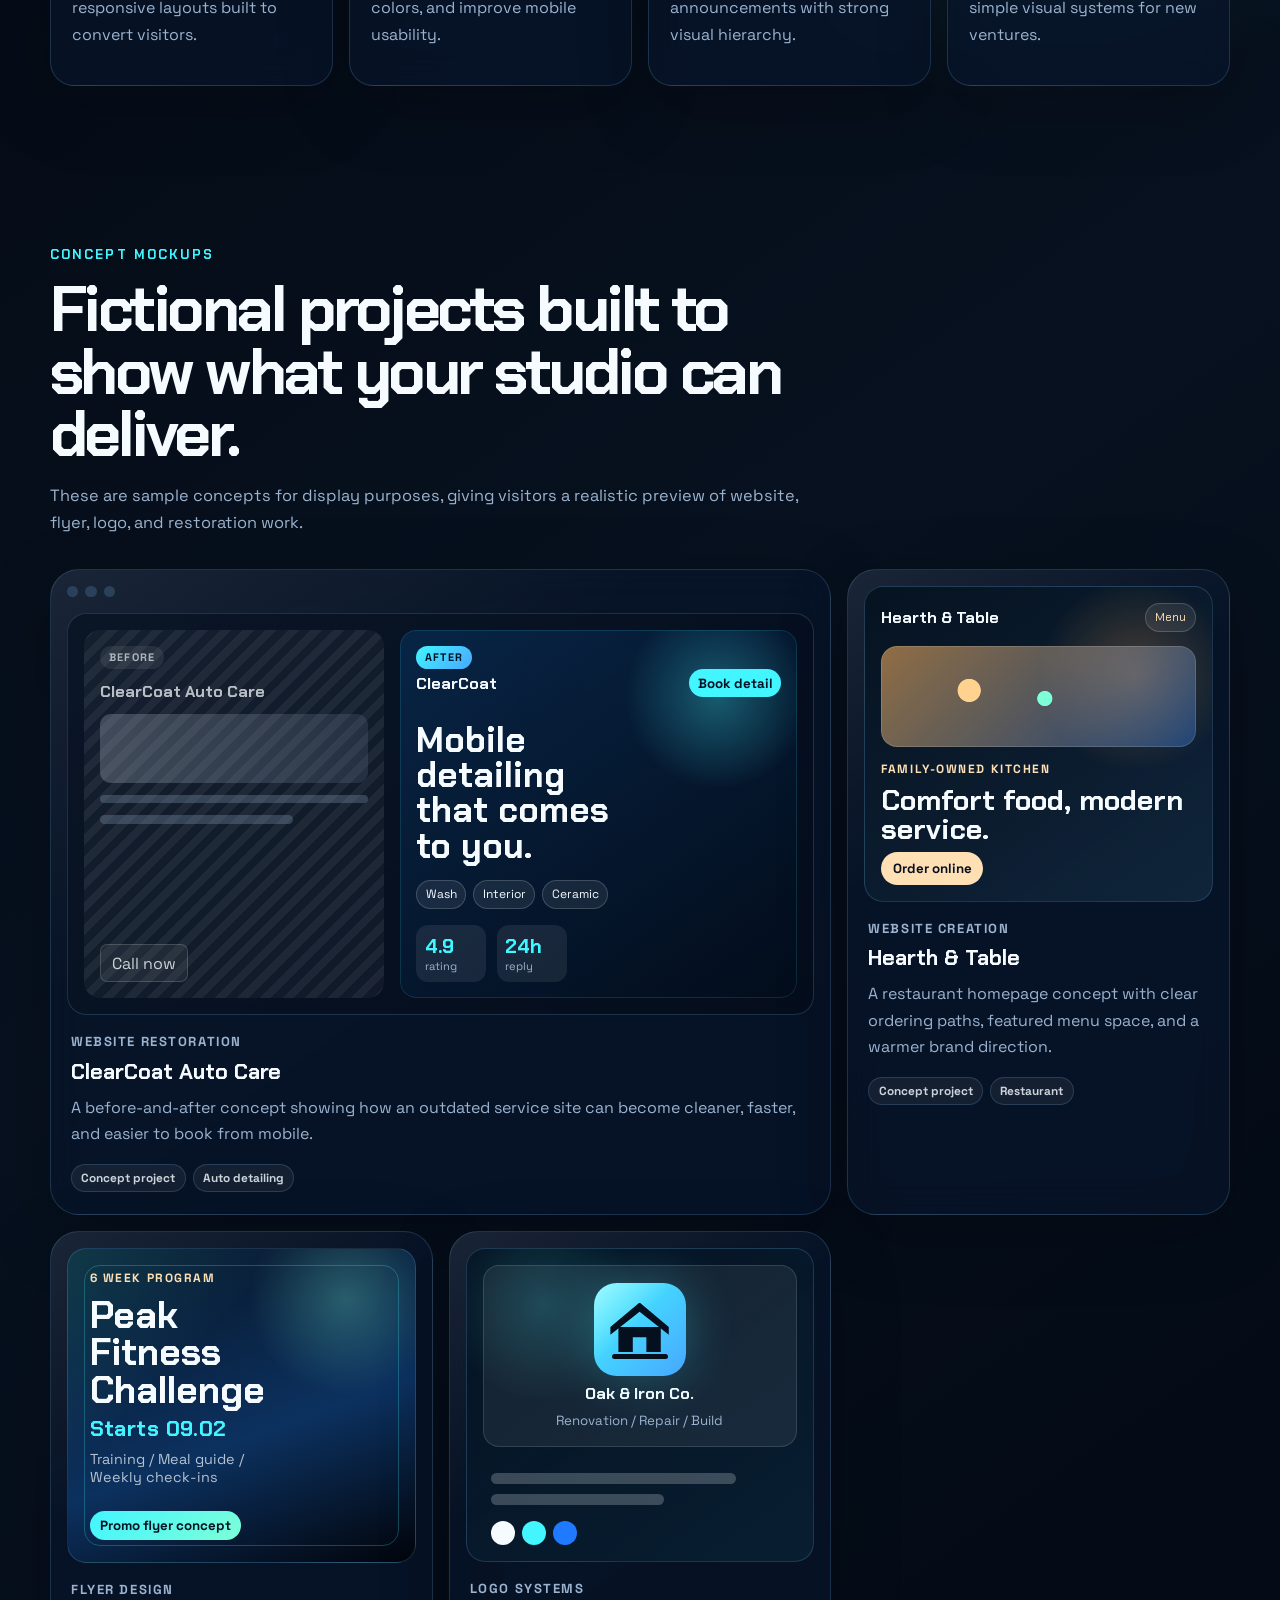
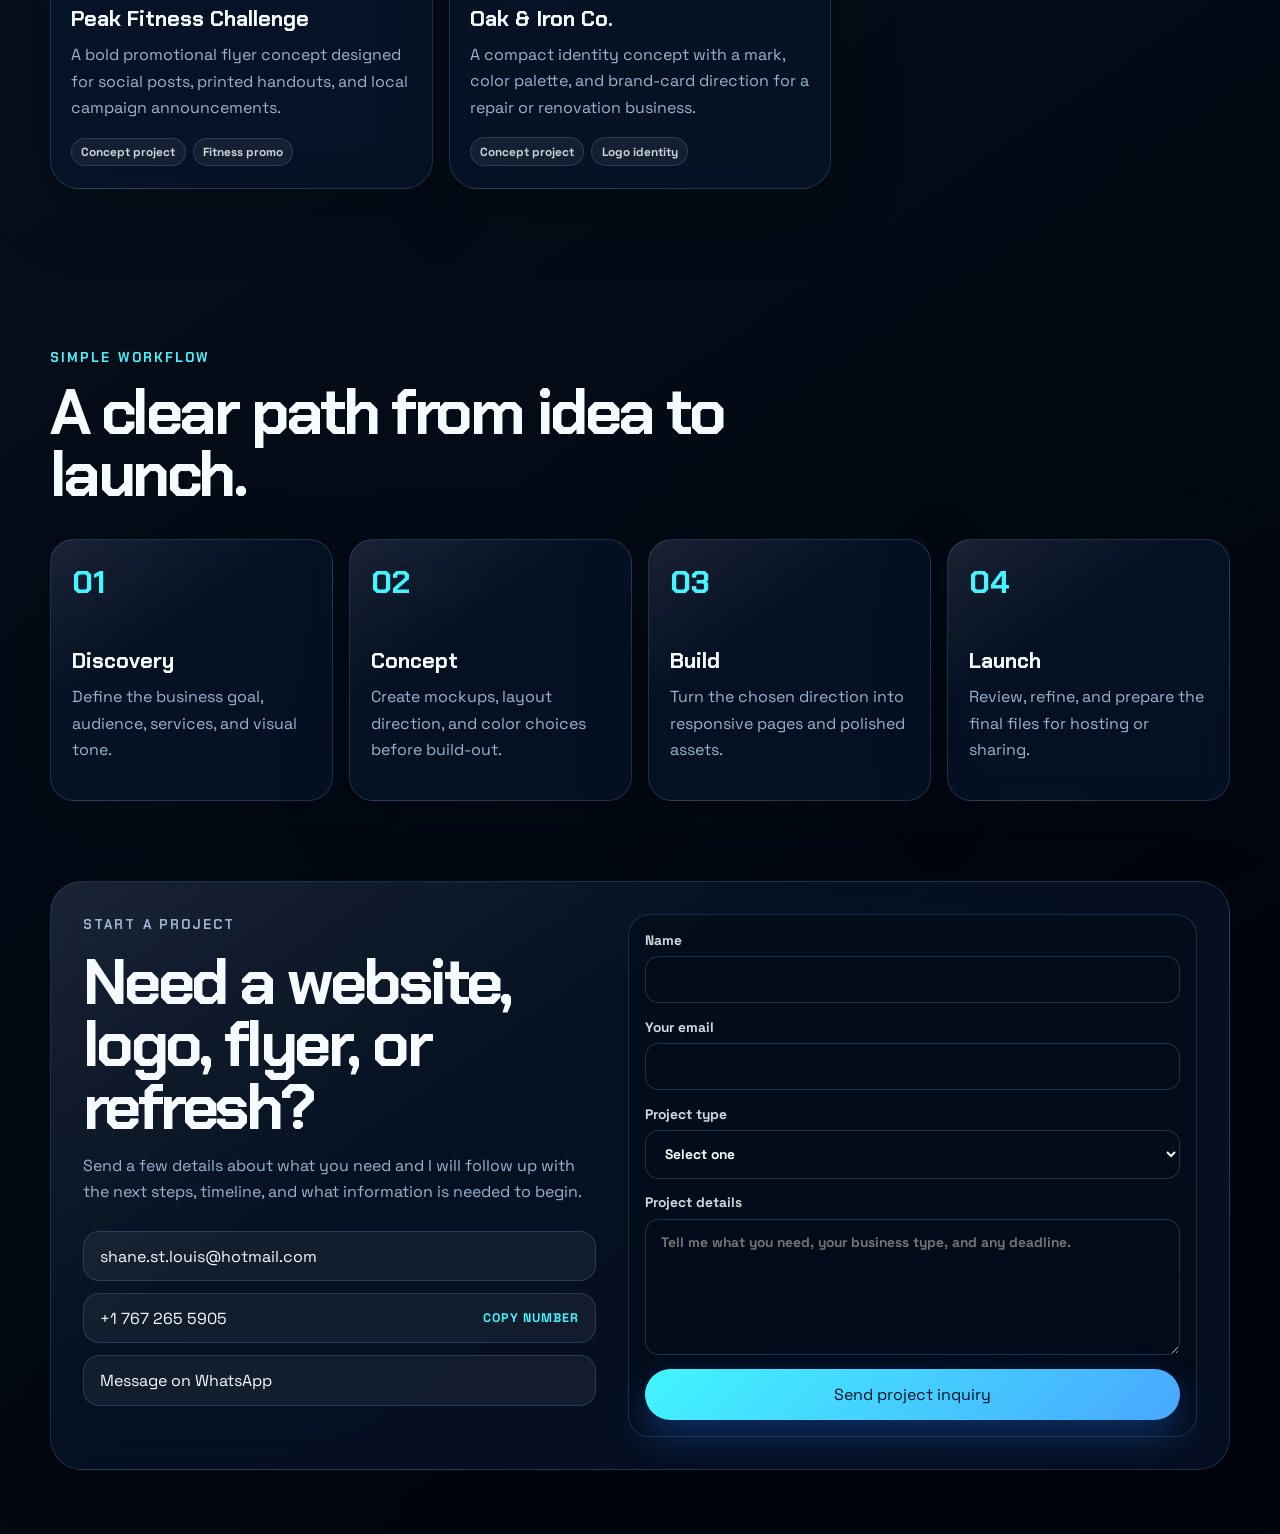
==== commit 6f4bb9be: "url fix" ====
--- a/index.html
+++ b/index.html
@@ -293,6 +293,7 @@
           <form class="contact-form" action="https://formsubmit.co/shane.st.louis@hotmail.com" method="POST">
             <input type="hidden" name="_subject" value="New project inquiry from Morne Studio" />
             <input type="hidden" name="_template" value="table" />
+            <input type="hidden" name="_next" value="https://shanest09.github.io/mornestudio/" />
             <label>
               Name
               <input type="text" name="name" autocomplete="name" required />
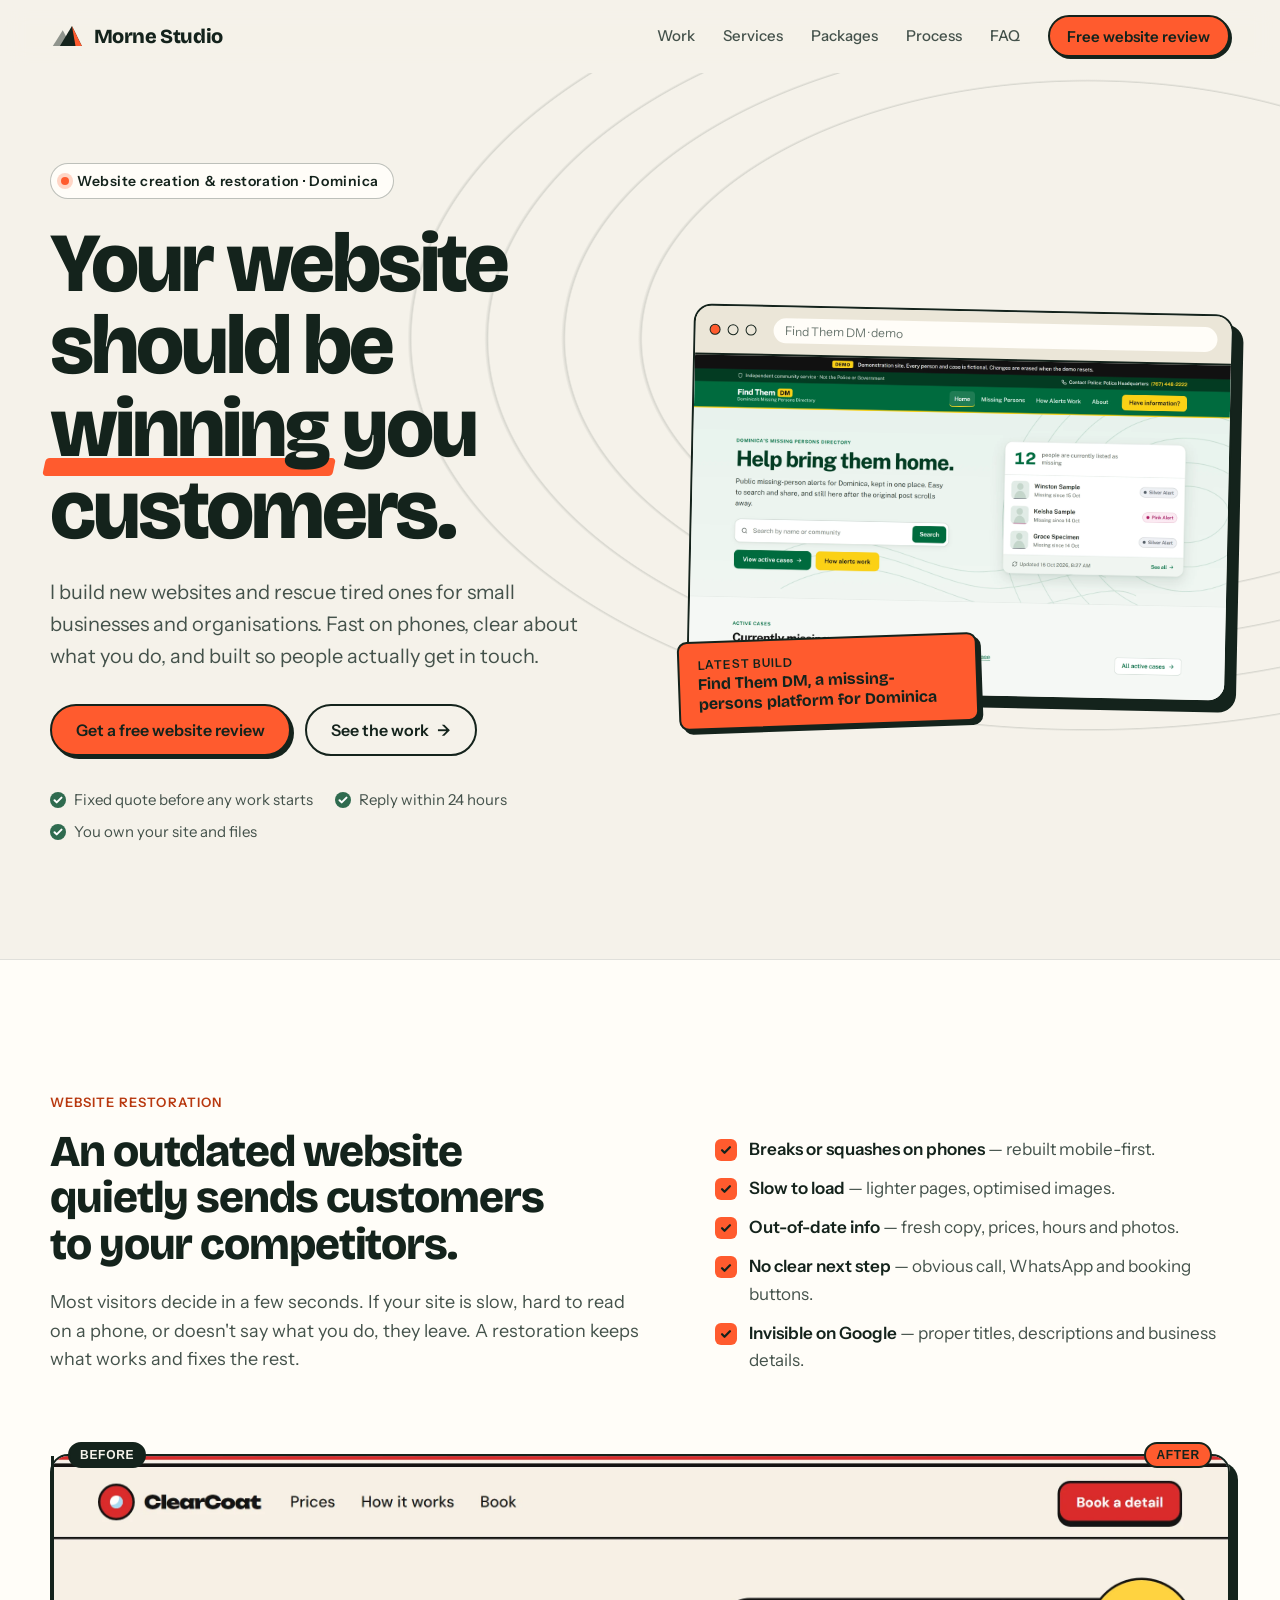
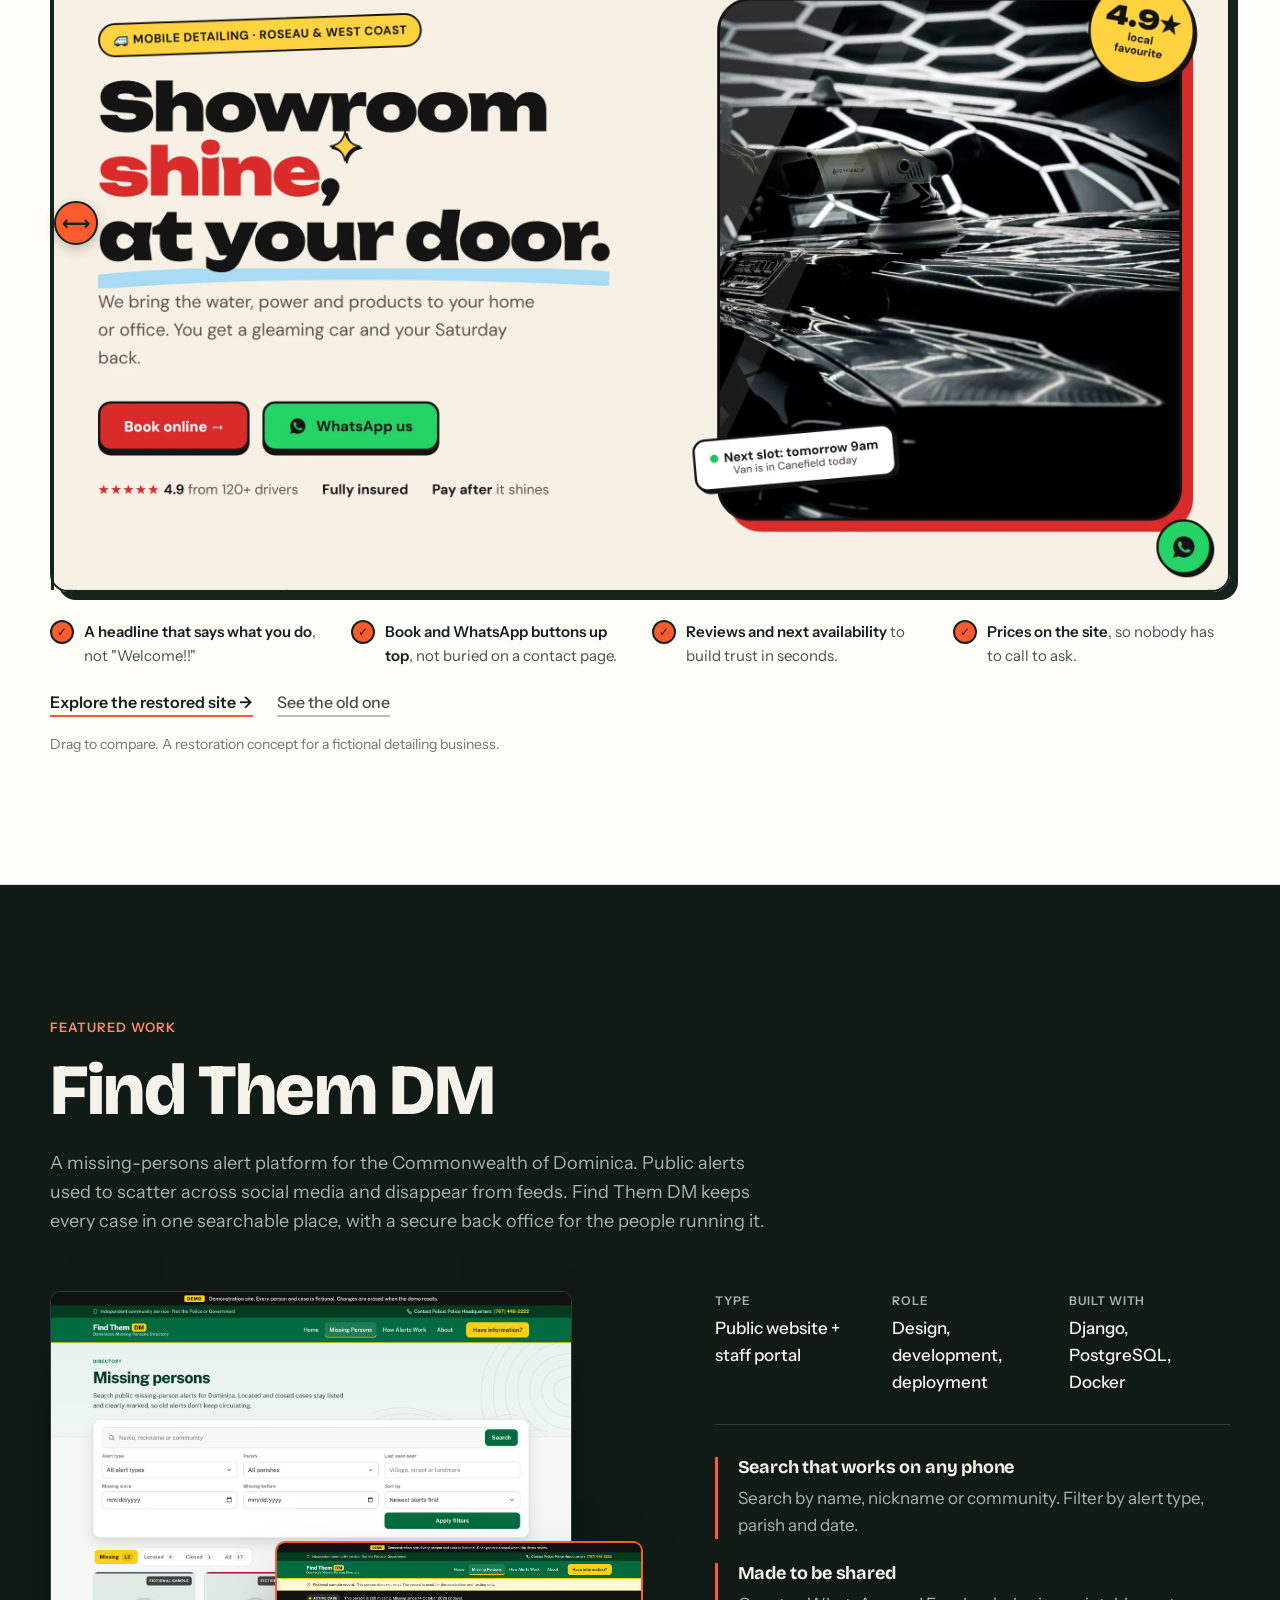
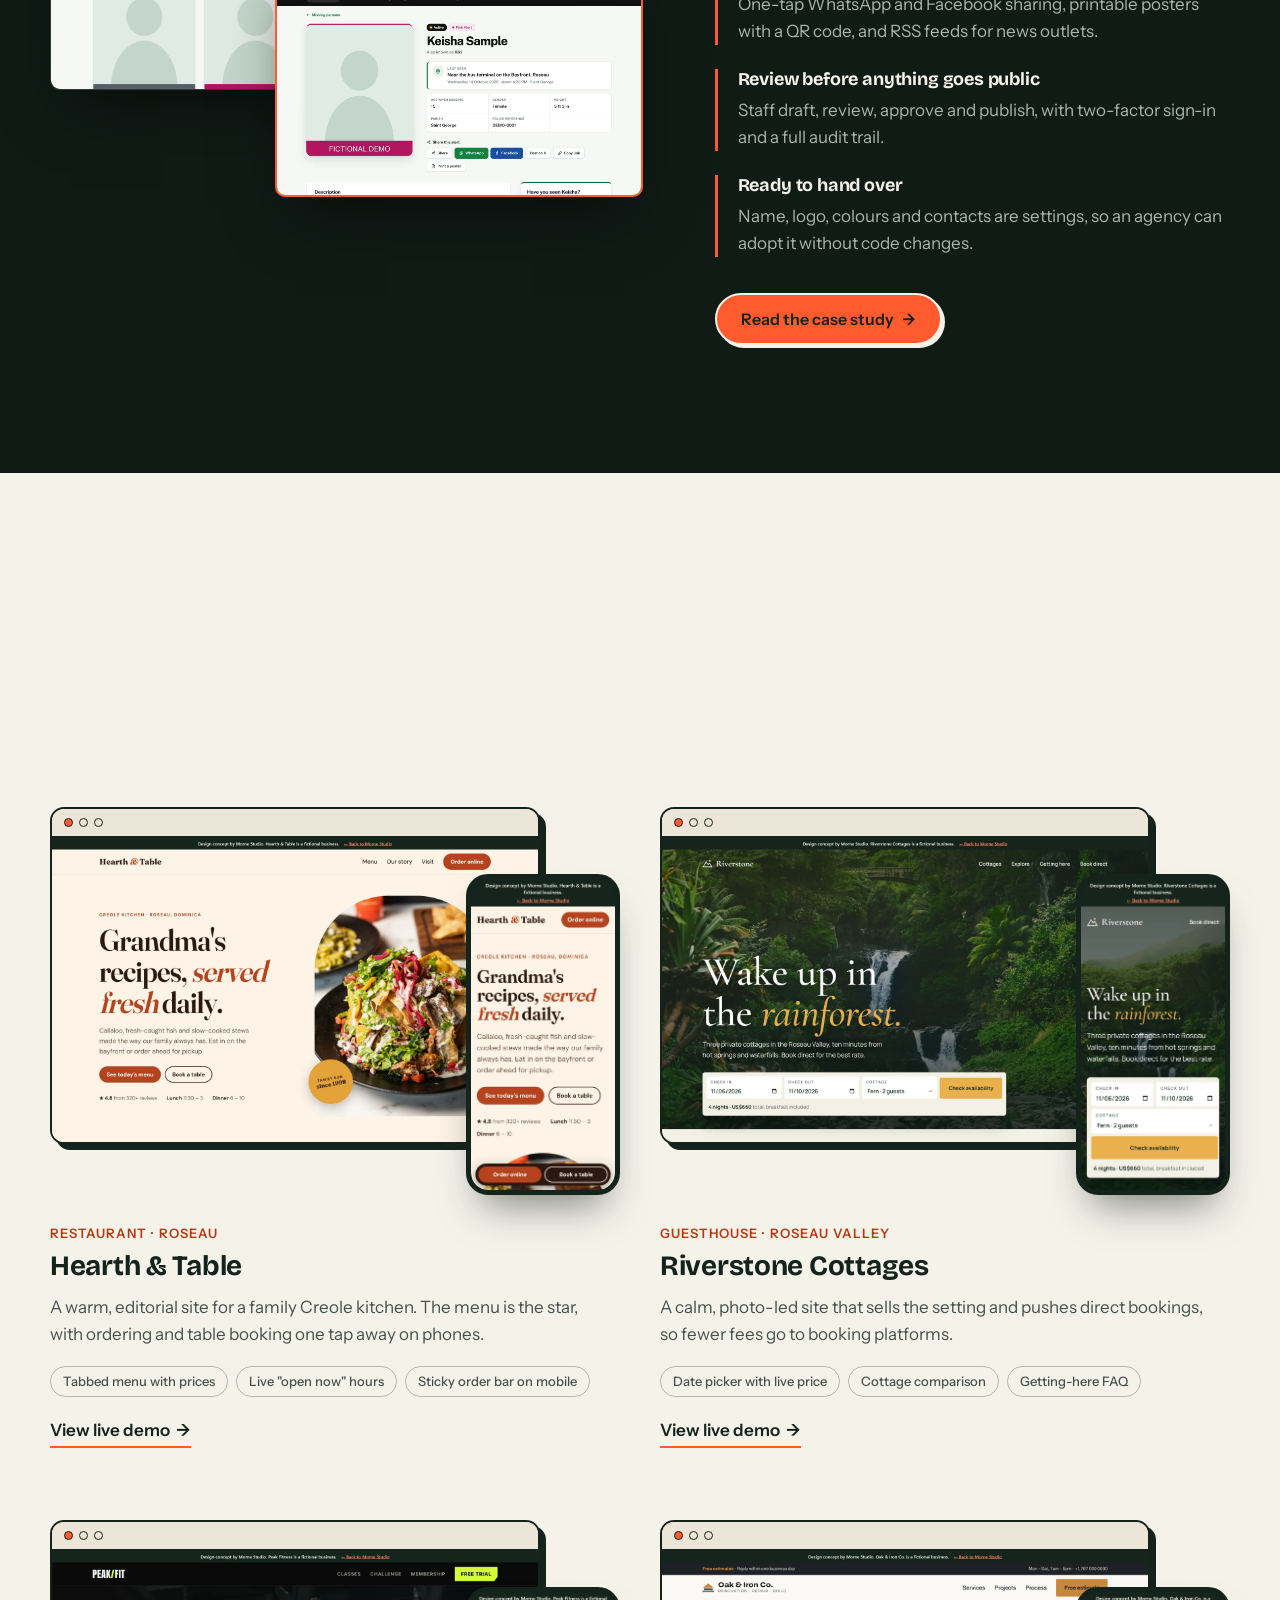
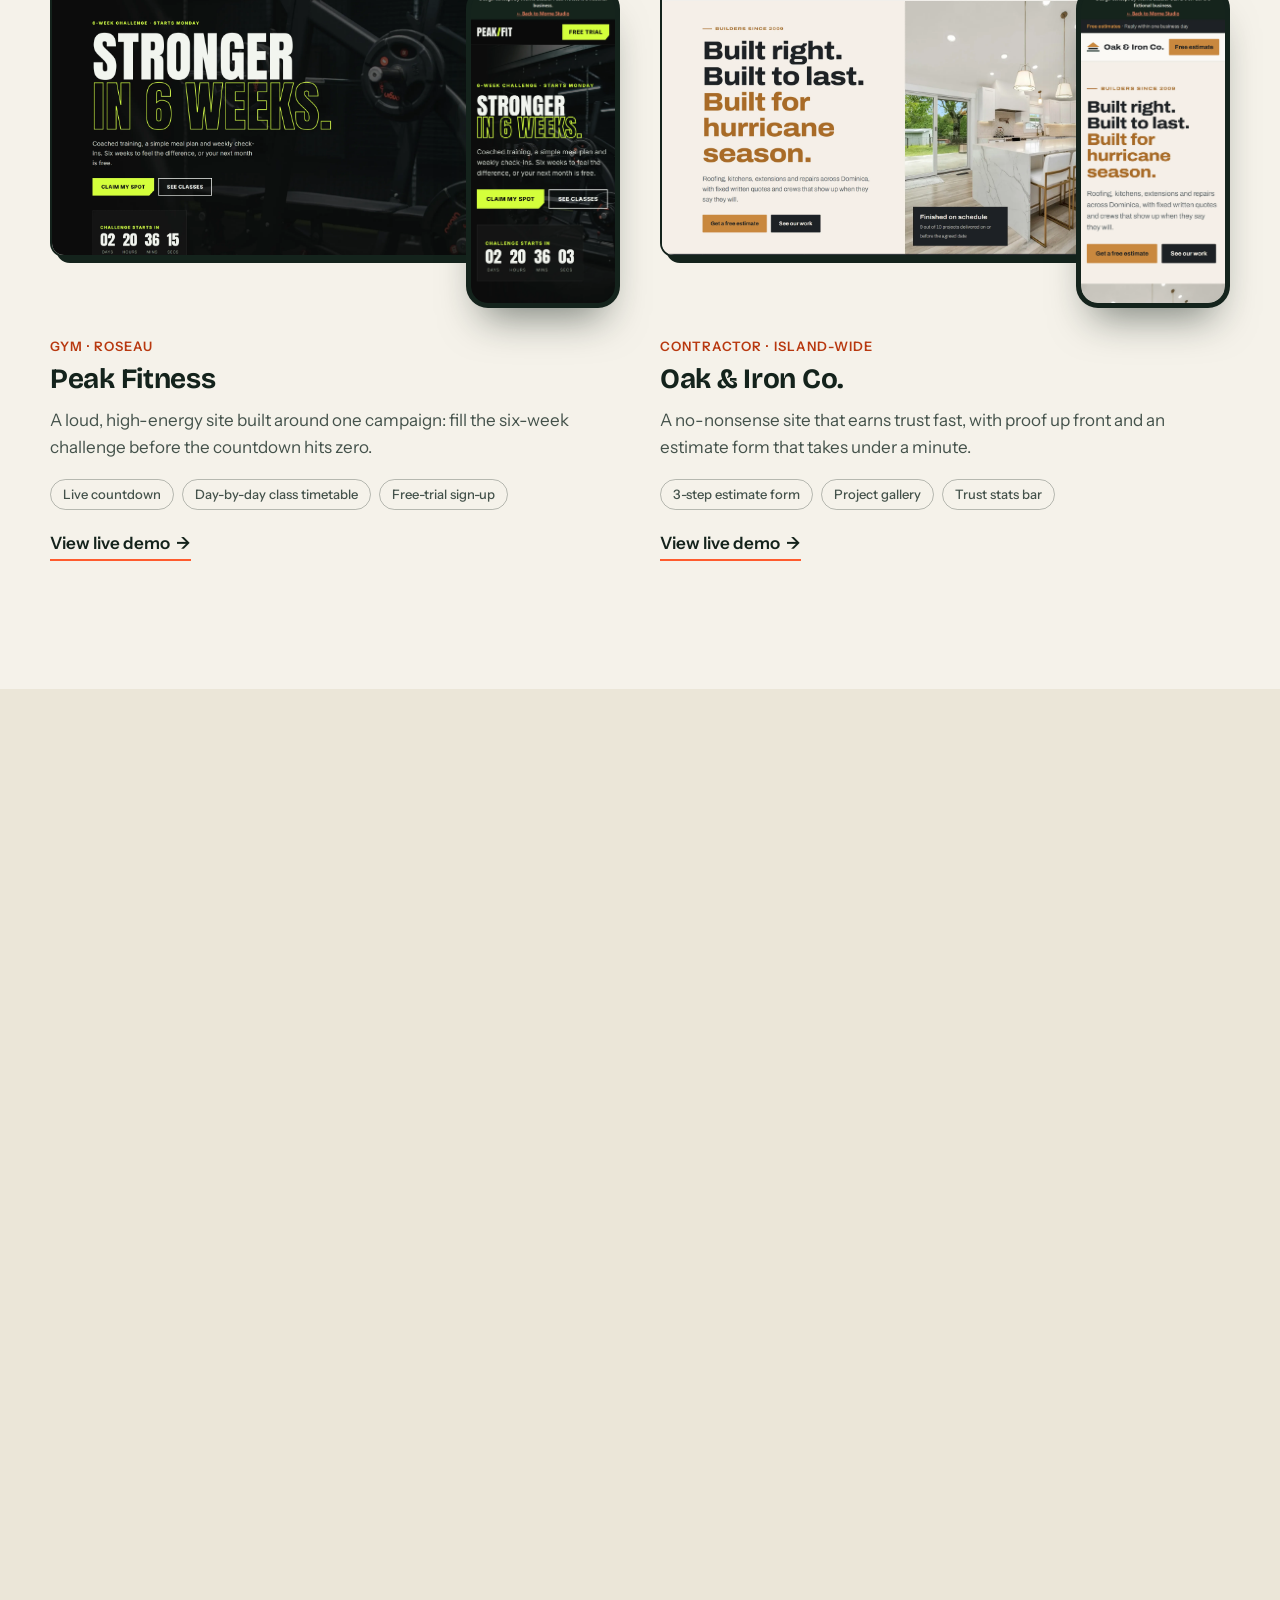
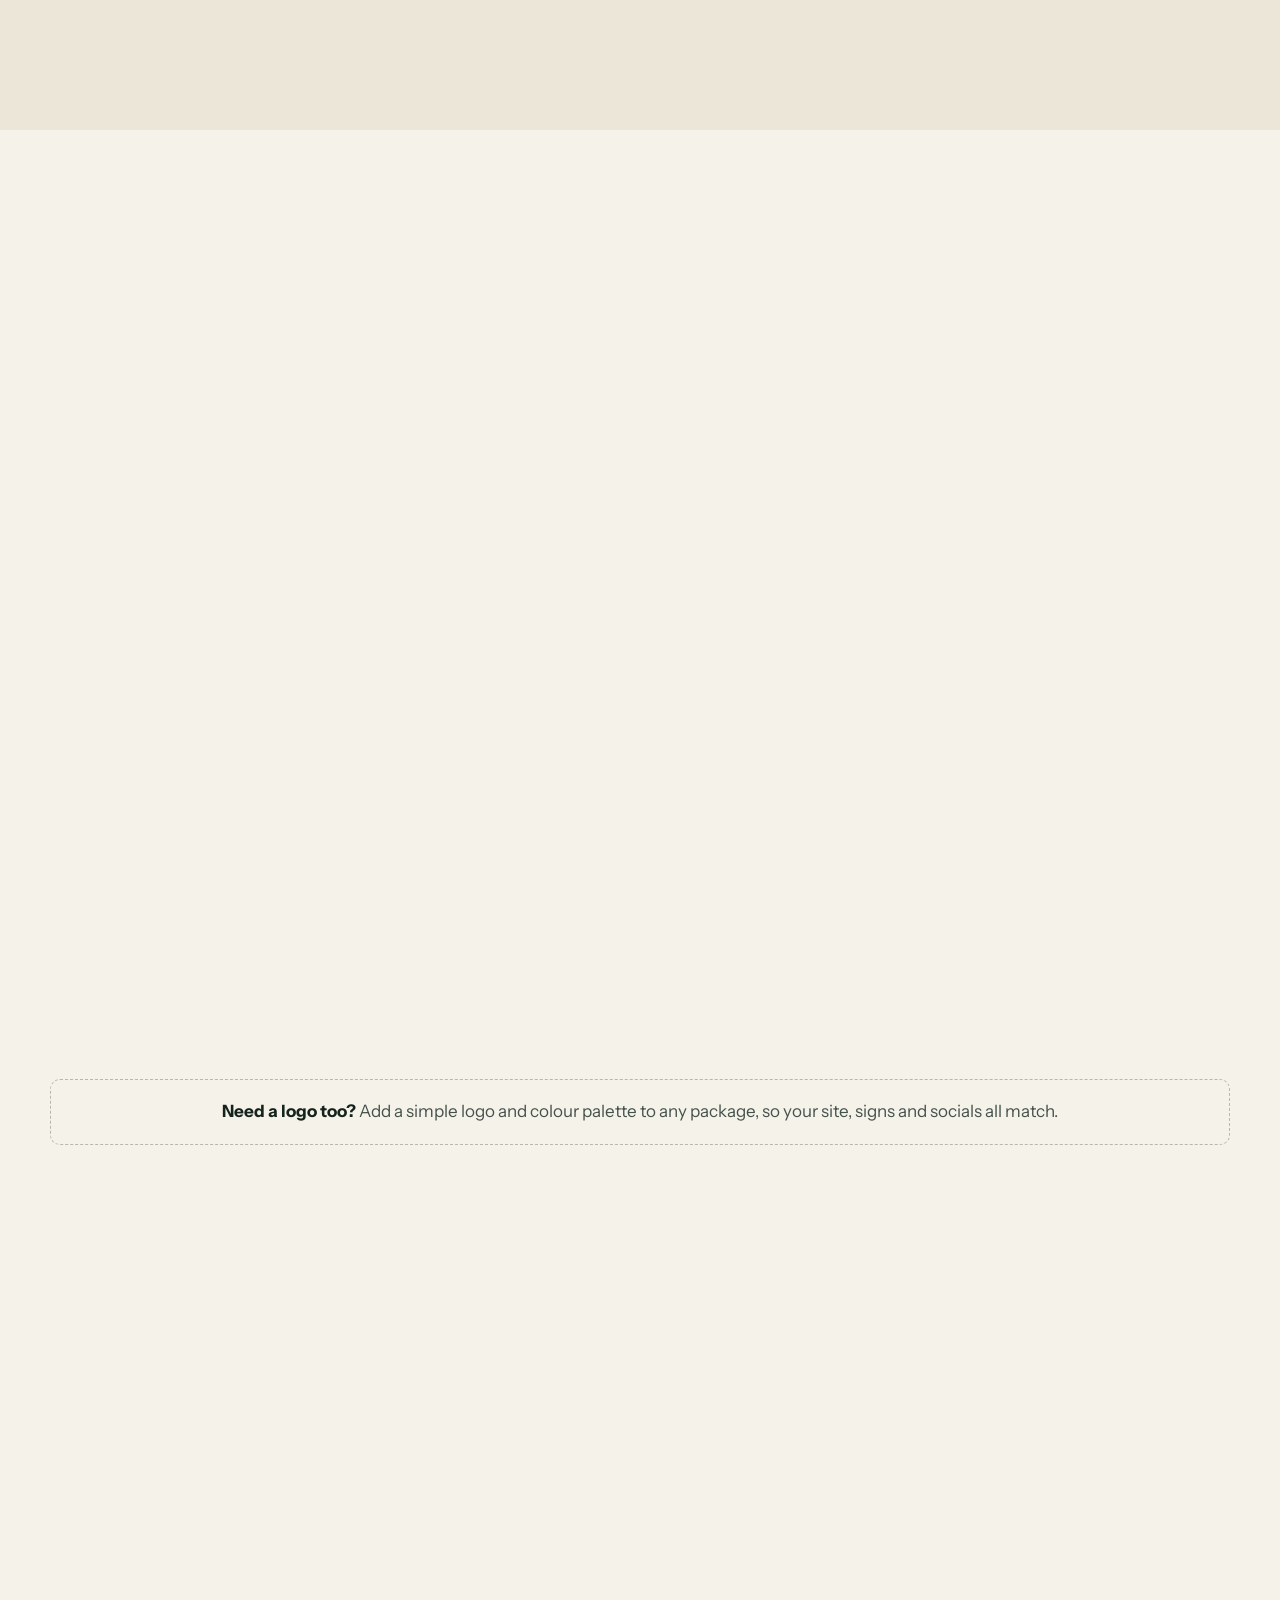
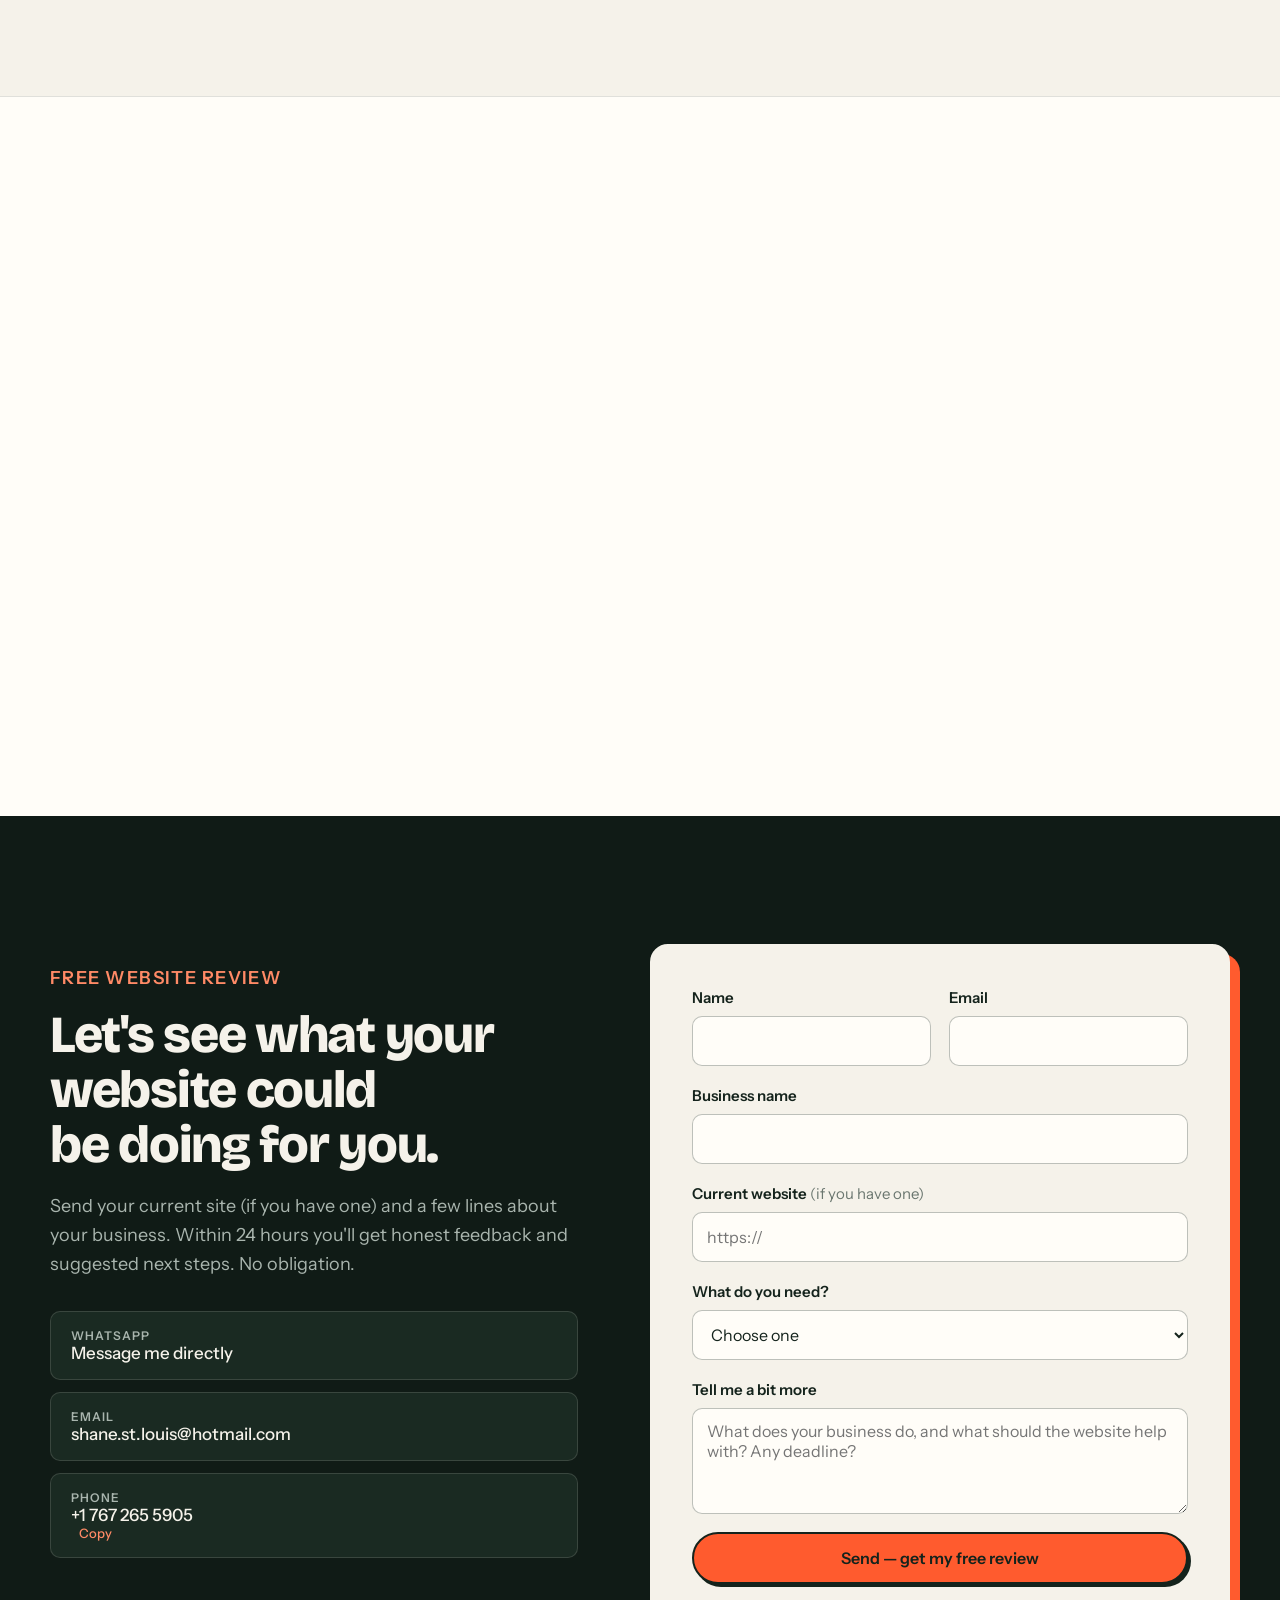
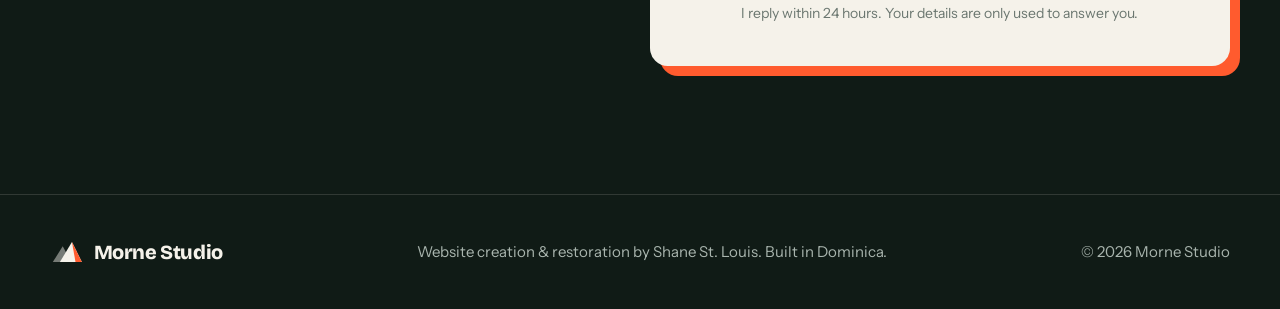
==== commit 4a96b60e: "cleanup" ====
--- a/index.html
+++ b/index.html
@@ -3,18 +3,27 @@
   <head>
     <meta charset="UTF-8" />
     <meta name="viewport" content="width=device-width, initial-scale=1.0" />
+    <title>Morne Studio | Website Design & Restoration in Dominica</title>
     <meta
       name="description"
-      content="A modern portfolio for website creation, restoration, flyers, and logo design with deep-space visual styling."
+      content="Morne Studio builds new websites and restores outdated ones for small businesses and organisations in Dominica and beyond. Mobile-first, fast, and built to bring in customers."
     />
-    <title>Morne Studio | Web, Logo & Flyer Design</title>
+    <meta name="theme-color" content="#14231c" />
+    <meta property="og:type" content="website" />
+    <meta property="og:title" content="Morne Studio | Websites that win you customers" />
+    <meta
+      property="og:description"
+      content="New websites and website restorations for small businesses in Dominica and beyond. Free website review, fixed quotes, mobile-first builds."
+    />
+    <meta property="og:image" content="assets/og.jpg" />
+    <meta name="twitter:card" content="summary_large_image" />
+    <link rel="icon" type="image/svg+xml" href="favicon.svg" />
     <link rel="preconnect" href="https://fonts.googleapis.com" />
     <link rel="preconnect" href="https://fonts.gstatic.com" crossorigin />
     <link
-      href="https://fonts.googleapis.com/css2?family=Chakra+Petch:wght@500;600;700&family=Space+Grotesk:wght@400;500;600;700&display=swap"
+      href="https://fonts.googleapis.com/css2?family=Bricolage+Grotesque:opsz,wght@12..96,500;12..96,700;12..96,800&family=Instrument+Sans:wght@400;500;600&display=swap"
       rel="stylesheet"
     />
-    <link rel="icon" type="image/svg+xml" href="favicon.svg" />
     <script async src="https://www.googletagmanager.com/gtag/js?id=G-K3K91RL9Q9"></script>
     <script>
       window.dataLayer = window.dataLayer || [];
@@ -23,309 +32,592 @@
 
       gtag('config', 'G-K3K91RL9Q9');
     </script>
+    <script type="application/ld+json">
+      {
+        "@context": "https://schema.org",
+        "@type": "ProfessionalService",
+        "name": "Morne Studio",
+        "description": "Website creation and website restoration for small businesses and organisations.",
+        "email": "shane.st.louis@hotmail.com",
+        "telephone": "+1-767-265-5905",
+        "areaServed": ["Dominica", "Caribbean"],
+        "founder": { "@type": "Person", "name": "Shane St. Louis" }
+      }
+    </script>
     <link rel="stylesheet" href="styles.css" />
   </head>
   <body>
-    <div class="page-shell">
-      <div class="stars stars-one"></div>
-      <div class="stars stars-two"></div>
-      <div class="orb orb-blue"></div>
-      <div class="orb orb-cyan"></div>
-
-      <header class="site-header">
-        <button class="brand" type="button" data-scroll-top aria-label="Morne Studio home">
-          <span class="brand-mark" aria-hidden="true">
-            <svg viewBox="0 0 48 48" role="img">
-              <path class="mountain-back" d="M6 34L18.5 15.5L31 34H6Z" />
-              <path class="mountain-front" d="M16 34L29.5 11L42 34H16Z" />
-              <path class="mountain-cut" d="M29.5 11L35 34H42L29.5 11Z" />
-            </svg>
-          </span>
+    <a class="skip-link" href="#main">Skip to content</a>
+
+    <header class="site-header" data-header>
+      <div class="wrap header-inner">
+        <a class="brand" href="#top" aria-label="Morne Studio home">
+          <svg class="brand-mark" viewBox="0 0 48 48" aria-hidden="true">
+            <path d="M4 38L18 16L30 38H4Z" fill="currentColor" opacity=".45" />
+            <path d="M14 38L31 10L45 38H14Z" fill="currentColor" />
+            <path d="M31 10L36 38H45L31 10Z" fill="var(--accent)" />
+          </svg>
           <span>Morne Studio</span>
+        </a>
+
+        <button class="nav-toggle" type="button" aria-expanded="false" aria-controls="mainNav">
+          <span class="nav-toggle-bar"></span>
+          <span class="nav-toggle-bar"></span>
+          <span class="sr-only">Menu</span>
         </button>
-        <button class="nav-toggle" type="button" aria-expanded="false" aria-controls="mainNav">
-          <span></span>
-          <span></span>
-          <span></span>
-          <span class="sr-only">Toggle navigation</span>
-        </button>
-        <nav class="nav-links" id="mainNav" aria-label="Main navigation">
+
+        <nav class="nav" id="mainNav" aria-label="Main">
+          <a href="#work">Work</a>
           <a href="#services">Services</a>
-          <a href="#mockups">Mockups</a>
+          <a href="#packages">Packages</a>
           <a href="#process">Process</a>
-          <a href="#contact">Contact</a>
+          <a href="#faq">FAQ</a>
+          <a class="button button-small" href="#contact">Free website review</a>
         </nav>
-      </header>
-
-      <main id="top">
-        <section class="hero section-grid">
-          <div class="hero-copy reveal">
-            <p class="eyebrow">Website Creation / Restorations / Flyers / Logos</p>
-            <h1>Clean digital design for businesses ready to look more professional.</h1>
-            <p class="hero-text">
-              Websites, refreshes, logos, and promo graphics built with a modern
-              look, clear messaging, and layouts that make your services easy to
-              understand.
+      </div>
+    </header>
+
+    <main id="main">
+      <!-- Hero -->
+      <section class="hero" id="top">
+        <div class="wrap hero-grid">
+          <div class="hero-copy">
+            <p class="kicker"><span class="dot"></span> Website creation &amp; restoration · Dominica</p>
+            <h1>Your website should be <em>winning</em> you customers.</h1>
+            <p class="lede">
+              I build new websites and rescue tired ones for small businesses and organisations.
+              Fast on phones, clear about what you do, and built so people actually get in touch.
             </p>
             <div class="hero-actions">
-              <a class="button button-primary" href="#mockups">View mockups</a>
-              <a class="button button-secondary" href="#contact">Start a project</a>
+              <a class="button" href="#contact">Get a free website review</a>
+              <a class="button button-ghost" href="#work">See the work <span aria-hidden="true">→</span></a>
             </div>
-          </div>
-
-          <div class="hero-visual reveal">
-            <div class="space-card">
-              <div class="planet"></div>
-              <div class="orbit orbit-one"></div>
-              <div class="orbit orbit-two"></div>
-              <div class="dashboard-card dashboard-main">
-                <span class="window-dots"></span>
-                <h2>Web & Brand Design</h2>
-                <p>Responsive pages, clean visuals, and practical marketing assets.</p>
+            <ul class="hero-points" aria-label="What you get">
+              <li>Fixed quote before any work starts</li>
+              <li>Reply within 24 hours</li>
+              <li>You own your site and files</li>
+            </ul>
+          </div>
+
+          <a class="hero-shot" href="work/findthemdm.html" aria-label="Read the Find Them DM case study">
+            <div class="browser">
+              <div class="browser-bar">
+                <span></span><span></span><span></span>
+                <p>Find Them DM · demo</p>
               </div>
+              <img
+                src="assets/work/findthemdm/home-desktop.webp"
+                width="2880"
+                height="1800"
+                alt="Find Them DM homepage: a green and yellow directory of missing-person alerts for Dominica with a search bar and list of active cases"
+              />
             </div>
-          </div>
-        </section>
-
-        <section class="services reveal" id="services">
-          <div class="section-heading">
-            <p class="eyebrow">What the studio can create</p>
-            <h2>Practical design work with a polished modern edge.</h2>
-          </div>
+            <span class="hero-tag">
+              <small>Latest build</small>
+              Find Them DM, a missing-persons platform for Dominica
+            </span>
+          </a>
+        </div>
+      </section>
+
+      <!-- Problem / restoration -->
+      <section class="section restore" id="restoration">
+        <div class="wrap restore-grid">
+          <div class="restore-intro">
+            <p class="eyebrow">Website restoration</p>
+            <h2>An outdated website quietly sends customers to your competitors.</h2>
+            <p class="section-lede">
+              Most visitors decide in a few seconds. If your site is slow, hard to read on a phone,
+              or doesn't say what you do, they leave. A restoration keeps what works and fixes the rest.
+            </p>
+          </div>
+          <ul class="checklist">
+              <li><strong>Breaks or squashes on phones</strong> — rebuilt mobile-first.</li>
+              <li><strong>Slow to load</strong> — lighter pages, optimised images.</li>
+              <li><strong>Out-of-date info</strong> — fresh copy, prices, hours and photos.</li>
+              <li><strong>No clear next step</strong> — obvious call, WhatsApp and booking buttons.</li>
+              <li><strong>Invisible on Google</strong> — proper titles, descriptions and business details.</li>
+          </ul>
+
+          <figure class="compare" data-compare style="--pos: 0%">
+            <div class="compare-stage">
+              <div class="compare-pane compare-before">
+                <img draggable="false" src="assets/work/restoration/before.webp" width="2560" height="1600" alt="The old ClearCoat Auto Care website: a scrolling yellow banner, Comic Sans header, broken image, 'call us for prices' and an under-construction notice" />
+              </div>
+              <div class="compare-pane compare-after">
+                <img draggable="false" src="assets/work/restoration/after.webp" width="2560" height="1600" alt="The restored ClearCoat website: a dark modern page with the headline 'Showroom shine, at your door', Book online and WhatsApp buttons, a 4.9 star rating and a studio photo of a car being polished" />
+              </div>
+              <button class="compare-label compare-label-before" type="button" data-show="100" aria-pressed="false">Before</button>
+              <button class="compare-label compare-label-after" type="button" data-show="0" aria-pressed="true">After</button>
+              <div class="compare-handle" aria-hidden="true"></div>
+              <div class="compare-knob" aria-hidden="true">⟷</div>
+              <input
+                class="compare-range"
+                type="range"
+                min="0"
+                max="100"
+                step="0.1"
+                value="0"
+                aria-label="Drag to compare the site before and after restoration"
+              />
+            </div>
+            <figcaption>
+              <ul class="compare-notes">
+                <li><b>A headline that says what you do</b>, not "Welcome!!"</li>
+                <li><b>Book and WhatsApp buttons up top</b>, not buried on a contact page.</li>
+                <li><b>Reviews and next availability</b> to build trust in seconds.</li>
+                <li><b>Prices on the site</b>, so nobody has to call to ask.</li>
+              </ul>
+              <p class="compare-links">
+                <a href="concepts/clearcoat/index.html">Explore the restored site <span aria-hidden="true">→</span></a>
+                <a href="concepts/clearcoat/before.html">See the old one</a>
+              </p>
+              <span>Drag to compare. A restoration concept for a fictional detailing business.</span>
+            </figcaption>
+          </figure>
+        </div>
+      </section>
+
+      <!-- Featured work -->
+      <section class="section work" id="work">
+        <div class="wrap">
+          <div class="section-head">
+            <p class="eyebrow">Featured work</p>
+            <h2>Find Them DM</h2>
+            <p class="section-lede">
+              A missing-persons alert platform for the Commonwealth of Dominica. Public alerts used to
+              scatter across social media and disappear from feeds. Find Them DM keeps every case in one
+              searchable place, with a secure back office for the people running it.
+            </p>
+          </div>
+
+          <div class="case">
+            <div class="case-shots">
+              <figure class="case-shot case-shot-main">
+                <img
+                  src="assets/work/findthemdm/directory-desktop.webp"
+                  width="2880"
+                  height="2200"
+                  loading="lazy"
+                  alt="Find Them DM directory page with search, filters by alert type and parish, and tabs for missing, located and closed cases"
+                />
+              </figure>
+              <figure class="case-shot case-shot-float">
+                <img
+                  src="assets/work/findthemdm/case-desktop.webp"
+                  width="2880"
+                  height="2000"
+                  loading="lazy"
+                  alt="A fictional sample case page showing last-seen location, details, and share buttons for WhatsApp, Facebook and X"
+                />
+              </figure>
+            </div>
+
+            <div class="case-detail">
+              <dl class="case-facts">
+                <div><dt>Type</dt><dd>Public website + staff portal</dd></div>
+                <div><dt>Role</dt><dd>Design, development, deployment</dd></div>
+                <div><dt>Built with</dt><dd>Django, PostgreSQL, Docker</dd></div>
+              </dl>
+
+              <ul class="feature-list">
+                <li>
+                  <h3>Search that works on any phone</h3>
+                  <p>Search by name, nickname or community. Filter by alert type, parish and date.</p>
+                </li>
+                <li>
+                  <h3>Made to be shared</h3>
+                  <p>One-tap WhatsApp and Facebook sharing, printable posters with a QR code, and RSS feeds for news outlets.</p>
+                </li>
+                <li>
+                  <h3>Review before anything goes public</h3>
+                  <p>Staff draft, review, approve and publish, with two-factor sign-in and a full audit trail.</p>
+                </li>
+                <li>
+                  <h3>Ready to hand over</h3>
+                  <p>Name, logo, colours and contacts are settings, so an agency can adopt it without code changes.</p>
+                </li>
+              </ul>
+
+              <a class="button" href="work/findthemdm.html">Read the case study <span aria-hidden="true">→</span></a>
+            </div>
+          </div>
+        </div>
+      </section>
+
+      <!-- Concepts -->
+      <section class="section concepts" id="concepts">
+        <div class="wrap">
+          <div class="section-head section-head-row">
+            <div>
+              <p class="eyebrow">Concepts</p>
+              <h2>Click around. These are real, working websites.</h2>
+            </div>
+            <p class="section-note">
+              Full demo sites for fictional local businesses. Open one on your phone and try the menu, booking or estimate form.
+            </p>
+          </div>
+
+          <div class="concept-grid">
+            <article class="concept">
+              <a class="concept-media" href="concepts/hearth-table/index.html" aria-label="Open the Hearth &amp; Table live demo">
+                <span class="concept-desktop">
+                  <span class="concept-bar" aria-hidden="true"><i></i><i></i><i></i></span>
+                  <img src="assets/work/concepts/hearth-table-desktop.webp" width="2880" height="1800" loading="lazy" alt="Hearth and Table restaurant homepage with a headline about grandma's recipes beside a plated salad" />
+                </span>
+                <span class="concept-phone">
+                  <img src="assets/work/concepts/hearth-table-mobile.webp" width="1170" height="2532" loading="lazy" alt="" />
+                </span>
+              </a>
+              <div class="concept-body">
+                <p class="concept-kind">Restaurant · Roseau</p>
+                <h3>Hearth &amp; Table</h3>
+                <p>A warm, editorial site for a family Creole kitchen. The menu is the star, with ordering and table booking one tap away on phones.</p>
+                <ul class="concept-feats"><li>Tabbed menu with prices</li><li>Live "open now" hours</li><li>Sticky order bar on mobile</li></ul>
+                <a class="concept-link" href="concepts/hearth-table/index.html">View live demo <span aria-hidden="true">→</span></a>
+              </div>
+            </article>
+
+            <article class="concept">
+              <a class="concept-media" href="concepts/riverstone/index.html" aria-label="Open the Riverstone Cottages live demo">
+                <span class="concept-desktop">
+                  <span class="concept-bar" aria-hidden="true"><i></i><i></i><i></i></span>
+                  <img src="assets/work/concepts/riverstone-desktop.webp" width="2880" height="1800" loading="lazy" alt="Riverstone Cottages homepage with a rainforest waterfall photo and a booking bar" />
+                </span>
+                <span class="concept-phone">
+                  <img src="assets/work/concepts/riverstone-mobile.webp" width="1170" height="2532" loading="lazy" alt="" />
+                </span>
+              </a>
+              <div class="concept-body">
+                <p class="concept-kind">Guesthouse · Roseau Valley</p>
+                <h3>Riverstone Cottages</h3>
+                <p>A calm, photo-led site that sells the setting and pushes direct bookings, so fewer fees go to booking platforms.</p>
+                <ul class="concept-feats"><li>Date picker with live price</li><li>Cottage comparison</li><li>Getting-here FAQ</li></ul>
+                <a class="concept-link" href="concepts/riverstone/index.html">View live demo <span aria-hidden="true">→</span></a>
+              </div>
+            </article>
+
+            <article class="concept">
+              <a class="concept-media" href="concepts/peak-fitness/index.html" aria-label="Open the Peak Fitness live demo">
+                <span class="concept-desktop">
+                  <span class="concept-bar" aria-hidden="true"><i></i><i></i><i></i></span>
+                  <img src="assets/work/concepts/peak-fitness-desktop.webp" width="2880" height="1800" loading="lazy" alt="Peak Fitness homepage with a bold headline reading Stronger in 6 weeks and a countdown timer" />
+                </span>
+                <span class="concept-phone">
+                  <img src="assets/work/concepts/peak-fitness-mobile.webp" width="1170" height="2532" loading="lazy" alt="" />
+                </span>
+              </a>
+              <div class="concept-body">
+                <p class="concept-kind">Gym · Roseau</p>
+                <h3>Peak Fitness</h3>
+                <p>A loud, high-energy site built around one campaign: fill the six-week challenge before the countdown hits zero.</p>
+                <ul class="concept-feats"><li>Live countdown</li><li>Day-by-day class timetable</li><li>Free-trial sign-up</li></ul>
+                <a class="concept-link" href="concepts/peak-fitness/index.html">View live demo <span aria-hidden="true">→</span></a>
+              </div>
+            </article>
+
+            <article class="concept">
+              <a class="concept-media" href="concepts/oak-iron/index.html" aria-label="Open the Oak &amp; Iron Co. live demo">
+                <span class="concept-desktop">
+                  <span class="concept-bar" aria-hidden="true"><i></i><i></i><i></i></span>
+                  <img src="assets/work/concepts/oak-iron-desktop.webp" width="2880" height="1800" loading="lazy" alt="Oak and Iron Co. homepage with the headline Built right, built to last, beside a renovated kitchen" />
+                </span>
+                <span class="concept-phone">
+                  <img src="assets/work/concepts/oak-iron-mobile.webp" width="1170" height="2532" loading="lazy" alt="" />
+                </span>
+              </a>
+              <div class="concept-body">
+                <p class="concept-kind">Contractor · Island-wide</p>
+                <h3>Oak &amp; Iron Co.</h3>
+                <p>A no-nonsense site that earns trust fast, with proof up front and an estimate form that takes under a minute.</p>
+                <ul class="concept-feats"><li>3-step estimate form</li><li>Project gallery</li><li>Trust stats bar</li></ul>
+                <a class="concept-link" href="concepts/oak-iron/index.html">View live demo <span aria-hidden="true">→</span></a>
+              </div>
+            </article>
+          </div>
+        </div>
+      </section>
+
+      <!-- Services -->
+      <section class="section services" id="services">
+        <div class="wrap">
+          <div class="section-head">
+            <p class="eyebrow">Services</p>
+            <h2>Everything your business needs to look the part online.</h2>
+          </div>
+
           <div class="service-grid">
-            <article class="service-card">
-              <span class="service-icon">01</span>
-              <h3>Website Creation</h3>
-              <p>Landing pages, service sites, portfolio builds, and responsive layouts built to convert visitors.</p>
-            </article>
-            <article class="service-card">
-              <span class="service-icon">02</span>
-              <h3>Website Restoration</h3>
-              <p>Refresh outdated pages, repair messy layouts, modernize colors, and improve mobile usability.</p>
-            </article>
-            <article class="service-card">
-              <span class="service-icon">03</span>
-              <h3>Flyers & Promos</h3>
-              <p>Event flyers, product promos, social graphics, and launch announcements with strong visual hierarchy.</p>
-            </article>
-            <article class="service-card">
-              <span class="service-icon">04</span>
-              <h3>Logo Concepts</h3>
-              <p>Clean logo directions, brand marks, color palettes, and simple visual systems for new ventures.</p>
-            </article>
-          </div>
-        </section>
-
-        <section class="mockups" id="mockups">
-          <div class="section-heading reveal">
-            <p class="eyebrow">Concept mockups</p>
-            <h2>Fictional projects built to show what your studio can deliver.</h2>
-            <p class="section-note">
-              These are sample concepts for display purposes, giving visitors a
-              realistic preview of website, flyer, logo, and restoration work.
+            <article class="service service-feature">
+              <span class="service-num">01</span>
+              <h3>New websites</h3>
+              <p>
+                A site built around what your customers need to know and do: see your services,
+                trust you, and contact or book you. Designed for phones first.
+              </p>
+              <ul>
+                <li>Business and service sites</li>
+                <li>Restaurant, tourism and guesthouse sites</li>
+                <li>Landing pages for campaigns and launches</li>
+              </ul>
+            </article>
+            <article class="service service-feature">
+              <span class="service-num">02</span>
+              <h3>Website restoration</h3>
+              <p>
+                Already have a site that's slow, broken or dated? I'll keep your domain and what's working,
+                and rebuild the rest so it looks current and performs.
+              </p>
+              <ul>
+                <li>Mobile and speed fixes</li>
+                <li>Redesign with refreshed content</li>
+                <li>Moving off expensive or abandoned platforms</li>
+              </ul>
+            </article>
+            <article class="service">
+              <span class="service-num">03</span>
+              <h3>Web apps &amp; portals</h3>
+              <p>Directories, booking systems and staff dashboards, like Find Them DM, when a brochure site isn't enough.</p>
+            </article>
+            <article class="service">
+              <span class="service-num">04</span>
+              <h3>Care &amp; updates</h3>
+              <p>Hosting setup, backups, and content changes when your hours, prices or menu change.</p>
+            </article>
+          </div>
+        </div>
+      </section>
+
+      <!-- Packages -->
+      <section class="section packages" id="packages">
+        <div class="wrap">
+          <div class="section-head">
+            <p class="eyebrow">Packages</p>
+            <h2>Clear scope. Fixed quote. No surprises.</h2>
+            <p class="section-lede">
+              Every project starts with a free call and a written quote, so you know exactly what you're getting
+              and what it costs before anything begins.
             </p>
           </div>
 
-          <div class="mockup-grid">
-            <article class="mockup-card large reveal">
-              <div class="mockup-browser">
-                <span></span><span></span><span></span>
-              </div>
-              <div class="mockup-preview refresh-preview">
-                <div class="site-before">
-                  <div class="old-label">Before</div>
-                  <strong>ClearCoat Auto Care</strong>
-                  <div class="old-hero"></div>
-                  <span></span>
-                  <span></span>
-                  <button>Call now</button>
-                </div>
-                <div class="site-after">
-                  <div class="new-label">After</div>
-                  <div class="mini-nav">
-                    <strong>ClearCoat</strong>
-                    <small>Book detail</small>
-                  </div>
-                  <h4>Mobile detailing that comes to you.</h4>
-                  <div class="service-strip">
-                    <span>Wash</span>
-                    <span>Interior</span>
-                    <span>Ceramic</span>
-                  </div>
-                  <div class="stat-row">
-                    <div><b>4.9</b><small>rating</small></div>
-                    <div><b>24h</b><small>reply</small></div>
-                  </div>
-                </div>
-              </div>
-              <div class="mockup-content">
-                <p class="tag">Website restoration</p>
-                <h3>ClearCoat Auto Care</h3>
-                <p>A before-and-after concept showing how an outdated service site can become cleaner, faster, and easier to book from mobile.</p>
-                <div class="mockup-meta">
-                  <span>Concept project</span>
-                  <span>Auto detailing</span>
-                </div>
-              </div>
-            </article>
-
-            <article class="mockup-card reveal">
-              <div class="mockup-preview restaurant-preview">
-                <div class="restaurant-top">
-                  <strong>Hearth & Table</strong>
-                  <span>Menu</span>
-                </div>
-                <div class="restaurant-photo"></div>
-                <div class="restaurant-copy">
-                  <p>Family-owned kitchen</p>
-                  <h4>Comfort food, modern service.</h4>
-                  <small>Order online</small>
-                </div>
-              </div>
-              <div class="mockup-content">
-                <p class="tag">Website creation</p>
-                <h3>Hearth & Table</h3>
-                <p>A restaurant homepage concept with clear ordering paths, featured menu space, and a warmer brand direction.</p>
-                <div class="mockup-meta">
-                  <span>Concept project</span>
-                  <span>Restaurant</span>
-                </div>
-              </div>
-            </article>
-
-            <article class="mockup-card reveal">
-              <div class="mockup-preview flyer-preview">
-                <div class="flyer-kicker">6 week program</div>
-                <h4>Peak Fitness Challenge</h4>
-                <strong>Starts 09.02</strong>
-                <span>Training / Meal guide / Weekly check-ins</span>
-                <small>Promo flyer concept</small>
-              </div>
-              <div class="mockup-content">
-                <p class="tag">Flyer design</p>
-                <h3>Peak Fitness Challenge</h3>
-                <p>A bold promotional flyer concept designed for social posts, printed handouts, and local campaign announcements.</p>
-                <div class="mockup-meta">
-                  <span>Concept project</span>
-                  <span>Fitness promo</span>
-                </div>
-              </div>
-            </article>
-
-            <article class="mockup-card reveal">
-              <div class="mockup-preview identity-preview">
-                <div class="identity-card">
-                  <div class="oak-logo" aria-hidden="true">
-                    <span class="oak-roof"></span>
-                    <span class="oak-beam"></span>
-                    <span class="oak-foundation"></span>
-                  </div>
-                  <strong>Oak & Iron Co.</strong>
-                  <small>Renovation / Repair / Build</small>
-                </div>
-                <div class="brand-board">
-                  <span></span>
-                  <span></span>
-                  <div class="palette-row">
-                    <i></i>
-                    <i></i>
-                    <i></i>
-                  </div>
-                </div>
-              </div>
-              <div class="mockup-content">
-                <p class="tag">Logo systems</p>
-                <h3>Oak & Iron Co.</h3>
-                <p>A compact identity concept with a mark, color palette, and brand-card direction for a repair or renovation business.</p>
-                <div class="mockup-meta">
-                  <span>Concept project</span>
-                  <span>Logo identity</span>
-                </div>
-              </div>
-            </article>
-          </div>
-        </section>
-
-        <section class="process reveal" id="process">
-          <div class="section-heading">
-            <p class="eyebrow">Simple workflow</p>
-            <h2>A clear path from idea to launch.</h2>
-          </div>
-          <div class="timeline">
-            <div class="timeline-item">
-              <span>01</span>
-              <h3>Discovery</h3>
-              <p>Define the business goal, audience, services, and visual tone.</p>
-            </div>
-            <div class="timeline-item">
-              <span>02</span>
-              <h3>Concept</h3>
-              <p>Create mockups, layout direction, and color choices before build-out.</p>
-            </div>
-            <div class="timeline-item">
-              <span>03</span>
-              <h3>Build</h3>
-              <p>Turn the chosen direction into responsive pages and polished assets.</p>
-            </div>
-            <div class="timeline-item">
-              <span>04</span>
-              <h3>Launch</h3>
-              <p>Review, refine, and prepare the final files for hosting or sharing.</p>
-            </div>
-          </div>
-        </section>
-
-        <section class="contact reveal" id="contact">
+          <div class="package-grid">
+            <article class="package">
+              <h3>Starter</h3>
+              <p class="package-for">For new businesses that need to be found and look credible.</p>
+              <ul>
+                <li>One-page website</li>
+                <li>Mobile-first design</li>
+                <li>Call, WhatsApp and contact form</li>
+                <li>Google-ready setup</li>
+                <li>Launch on your domain</li>
+              </ul>
+              <a class="button button-ghost" href="#contact" data-package="Starter website">Get a quote</a>
+            </article>
+
+            <article class="package package-pop">
+              <span class="package-badge">Most popular</span>
+              <h3>Business</h3>
+              <p class="package-for">For established businesses ready to replace or restore their site.</p>
+              <ul>
+                <li>Up to 6 pages</li>
+                <li>Copywriting help</li>
+                <li>Booking, menu or gallery</li>
+                <li>Speed and SEO basics</li>
+                <li>Analytics so you see results</li>
+                <li>30 days of free tweaks</li>
+              </ul>
+              <a class="button" href="#contact" data-package="Business website">Get a quote</a>
+            </article>
+
+            <article class="package">
+              <h3>Custom build</h3>
+              <p class="package-for">For organisations that need logins, records or workflows.</p>
+              <ul>
+                <li>Web apps and portals</li>
+                <li>Staff accounts and roles</li>
+                <li>Databases and search</li>
+                <li>Secure hosting</li>
+                <li>Documentation and handover</li>
+              </ul>
+              <a class="button button-ghost" href="#contact" data-package="Custom build">Talk it through</a>
+            </article>
+          </div>
+          <p class="package-addon">
+            <b>Need a logo too?</b> Add a simple logo and colour palette to any package, so your site, signs and socials all match.
+          </p>
+        </div>
+      </section>
+
+      <!-- Process -->
+      <section class="section process" id="process">
+        <div class="wrap">
+          <div class="section-head">
+            <p class="eyebrow">How it works</p>
+            <h2>From first message to live site.</h2>
+          </div>
+
+          <ol class="steps">
+            <li>
+              <span class="step-num">1</span>
+              <h3>Free review &amp; call</h3>
+              <p>Tell me about your business. If you have a site, I'll send back what's holding it back.</p>
+            </li>
+            <li>
+              <span class="step-num">2</span>
+              <h3>Quote &amp; plan</h3>
+              <p>A written scope, price and timeline. Nothing starts until you're happy with it.</p>
+            </li>
+            <li>
+              <span class="step-num">3</span>
+              <h3>Design &amp; build</h3>
+              <p>You see the design early and give feedback before it's built out and tested on real phones.</p>
+            </li>
+            <li>
+              <span class="step-num">4</span>
+              <h3>Launch &amp; support</h3>
+              <p>Your site goes live on your domain, and I show you how to keep it up to date.</p>
+            </li>
+          </ol>
+        </div>
+      </section>
+
+      <!-- FAQ -->
+      <section class="section faq" id="faq">
+        <div class="wrap faq-grid">
+          <div class="section-head">
+            <p class="eyebrow">FAQ</p>
+            <h2>Questions people usually ask.</h2>
+            <p class="section-lede">Something else on your mind? <a href="https://wa.me/17672655905" target="_blank" rel="noreferrer">Ask on WhatsApp.</a></p>
+          </div>
+
+          <div class="faq-list">
+            <details>
+              <summary>How much does a website cost?</summary>
+              <p>It depends on the number of pages and features. After a short call you'll get a fixed written quote, and that's the price. No hourly billing surprises.</p>
+            </details>
+            <details>
+              <summary>How long does it take?</summary>
+              <p>A Starter site is usually ready in one to two weeks. Larger sites and restorations take longer, mostly depending on how quickly content and feedback come in. You'll get a timeline with your quote.</p>
+            </details>
+            <details>
+              <summary>Can you fix my existing website instead of starting over?</summary>
+              <p>Often, yes. That's what a restoration is. I'll review your current site first and tell you honestly whether a fix or a rebuild gives you more for your money.</p>
+            </details>
+            <details>
+              <summary>Do I own the website?</summary>
+              <p>Yes. Your domain, your content and your site files are yours. If you ever want to move on, you take everything with you.</p>
+            </details>
+            <details>
+              <summary>I don't have photos or text ready. Is that a problem?</summary>
+              <p>Not at all. I can help write your content and use quality stock photography until you have your own.</p>
+            </details>
+            <details>
+              <summary>Do you only work with businesses in Dominica?</summary>
+              <p>No. I'm based in Dominica, and I work with clients anywhere over email, WhatsApp and video calls.</p>
+            </details>
+          </div>
+        </div>
+      </section>
+
+      <!-- Contact -->
+      <section class="section contact" id="contact">
+        <div class="wrap contact-grid">
           <div class="contact-copy">
-            <p class="eyebrow">Start a project</p>
-            <h2>Need a website, logo, flyer, or refresh?</h2>
+            <p class="eyebrow">Free website review</p>
+            <h2>Let's see what your website could be doing for you.</h2>
             <p>
-              Send a few details about what you need and I will follow up with
-              the next steps, timeline, and what information is needed to begin.
+              Send your current site (if you have one) and a few lines about your business.
+              Within 24 hours you'll get honest feedback and suggested next steps. No obligation.
             </p>
-            <div class="contact-links" aria-label="Contact options">
-              <a href="mailto:shane.st.louis@hotmail.com">shane.st.louis@hotmail.com</a>
-              <button type="button" data-copy-phone>+1 767 265 5905 <span>Copy number</span></button>
-              <a href="https://wa.me/17672655905" target="_blank" rel="noreferrer">Message on WhatsApp</a>
-            </div>
-          </div>
-
-          <form class="contact-form" action="https://formsubmit.co/shane.st.louis@hotmail.com" method="POST">
+            <ul class="contact-links">
+              <li>
+                <a href="https://wa.me/17672655905" target="_blank" rel="noreferrer">
+                  <span class="contact-label">WhatsApp</span>
+                  Message me directly
+                </a>
+              </li>
+              <li>
+                <a href="mailto:shane.st.louis@hotmail.com">
+                  <span class="contact-label">Email</span>
+                  shane.st.louis@hotmail.com
+                </a>
+              </li>
+              <li>
+                <button type="button" data-copy-phone>
+                  <span class="contact-label">Phone</span>
+                  +1 767 265 5905 <small data-copy-status>Copy</small>
+                </button>
+              </li>
+            </ul>
+          </div>
+
+          <form
+            class="contact-form"
+            action="https://formsubmit.co/shane.st.louis@hotmail.com"
+            method="POST"
+            referrerpolicy="unsafe-url"
+          >
             <input type="hidden" name="_subject" value="New project inquiry from Morne Studio" />
             <input type="hidden" name="_template" value="table" />
             <input type="hidden" name="_next" value="https://shanest09.github.io/mornestudio/" />
+            <input type="text" name="_honey" class="sr-only" tabindex="-1" autocomplete="off" aria-hidden="true" />
+
+            <div class="field-row">
+              <label>
+                Name
+                <input type="text" name="name" autocomplete="name" required />
+              </label>
+              <label>
+                Email
+                <input type="email" name="email" autocomplete="email" required />
+              </label>
+            </div>
             <label>
-              Name
-              <input type="text" name="name" autocomplete="name" required />
+              Business name
+              <input type="text" name="business" autocomplete="organization" />
             </label>
             <label>
-              Your email
-              <input type="email" name="email" autocomplete="email" required />
+              <span>Current website <span class="optional">(if you have one)</span></span>
+              <input type="url" name="current_website" placeholder="https://" inputmode="url" />
             </label>
             <label>
-              Project type
-              <select name="project_type" required>
-                <option value="">Select one</option>
-                <option>Website creation</option>
+              What do you need?
+              <select name="project_type" required data-project-type>
+                <option value="">Choose one</option>
+                <option>New website</option>
                 <option>Website restoration</option>
-                <option>Flyer or promo design</option>
-                <option>Logo or brand design</option>
+                <option>Starter website</option>
+                <option>Business website</option>
+                <option>Custom build</option>
                 <option>Not sure yet</option>
               </select>
             </label>
             <label>
-              Project details
-              <textarea name="message" rows="5" placeholder="Tell me what you need, your business type, and any deadline." required></textarea>
+              Tell me a bit more
+              <textarea name="message" rows="4" placeholder="What does your business do, and what should the website help with? Any deadline?" required></textarea>
             </label>
-            <button class="button button-primary" type="submit">Send project inquiry</button>
+            <button class="button button-block" type="submit">Send — get my free review</button>
+            <p class="form-note">I reply within 24 hours. Your details are only used to answer you.</p>
           </form>
-        </section>
-      </main>
-
-      <button class="back-to-top" type="button" data-back-to-top aria-label="Back to top">
-        ↑
-      </button>
-    </div>
+        </div>
+      </section>
+    </main>
+
+    <footer class="site-footer">
+      <div class="wrap footer-inner">
+        <a class="brand brand-footer" href="#top">
+          <svg class="brand-mark" viewBox="0 0 48 48" aria-hidden="true">
+            <path d="M4 38L18 16L30 38H4Z" fill="currentColor" opacity=".45" />
+            <path d="M14 38L31 10L45 38H14Z" fill="currentColor" />
+            <path d="M31 10L36 38H45L31 10Z" fill="var(--accent)" />
+          </svg>
+          <span>Morne Studio</span>
+        </a>
+        <p>Website creation &amp; restoration by Shane St. Louis. Built in Dominica.</p>
+        <p class="footer-year">© <span data-year>2026</span> Morne Studio</p>
+      </div>
+    </footer>
+
+    <a class="mobile-cta" href="#contact">Get a free website review</a>
 
     <script src="script.js"></script>
   </body>
--- a/styles.css
+++ b/styles.css
@@ -1,1434 +1,1796 @@
+/* ==========================================================================
+   Morne Studio
+   ========================================================================== */
+
 :root {
-  --ink: #02040b;
-  --void: #07111f;
-  --space: #0b1b33;
-  --blue: #1f7aff;
-  --blue-hot: #48a7ff;
-  --cyan: #42f5ff;
-  --mint: #7dffd7;
-  --white: #f5fbff;
-  --muted: #9bb3cf;
-  --line: rgba(126, 203, 255, 0.18);
-  --glass: rgba(8, 22, 43, 0.68);
-  --shadow: 0 30px 90px rgba(0, 0, 0, 0.45);
-}
-
-* {
+  --ink: #14231c;
+  --ink-2: #44524b;
+  --ink-3: #6b7770;
+  --paper: #f5f2ea;
+  --paper-2: #ebe6d8;
+  --card: #fffdf8;
+  --accent: #ff5b2e;
+  --accent-ink: #b8380f;
+  --moss: #2f6b4f;
+  --line: rgba(20, 35, 28, 0.13);
+  --line-strong: rgba(20, 35, 28, 0.28);
+
+  --dark: #101b16;
+  --dark-2: #1a2a22;
+  --dark-line: rgba(245, 242, 234, 0.14);
+  --dark-text: #f5f2ea;
+  --dark-muted: #a9b5ae;
+
+  --font-display: "Bricolage Grotesque", "Segoe UI", system-ui, sans-serif;
+  --font-body: "Instrument Sans", "Segoe UI", system-ui, sans-serif;
+
+  --radius: 18px;
+  --radius-sm: 10px;
+  --shadow: 0 1px 2px rgba(20, 35, 28, 0.06), 0 12px 32px -12px rgba(20, 35, 28, 0.22);
+  --shadow-lg: 0 2px 4px rgba(20, 35, 28, 0.06), 0 30px 60px -20px rgba(20, 35, 28, 0.35);
+  --wrap: 1180px;
+  --header-h: 72px;
+}
+
+*,
+*::before,
+*::after {
   box-sizing: border-box;
 }
 
 html {
   scroll-behavior: smooth;
+  scroll-padding-top: calc(var(--header-h) + 12px);
+  -webkit-text-size-adjust: 100%;
+}
+
+@media (prefers-reduced-motion: reduce) {
+  html {
+    scroll-behavior: auto;
+  }
+  *,
+  *::before,
+  *::after {
+    transition: none !important;
+    animation: none !important;
+  }
 }
 
 body {
   margin: 0;
-  min-height: 100vh;
-  color: var(--white);
-  font-family: "Space Grotesk", sans-serif;
-  background:
-    radial-gradient(circle at 20% 10%, rgba(31, 122, 255, 0.3), transparent 28rem),
-    radial-gradient(circle at 82% 28%, rgba(66, 245, 255, 0.16), transparent 24rem),
-    linear-gradient(145deg, var(--ink), var(--void) 48%, #00030a);
+  background: var(--paper);
+  color: var(--ink);
+  font-family: var(--font-body);
+  font-size: 1.0625rem;
+  line-height: 1.6;
+  -webkit-font-smoothing: antialiased;
   overflow-x: hidden;
+}
+
+img {
+  display: block;
+  max-width: 100%;
+  height: auto;
 }
 
 a {
   color: inherit;
-  text-decoration: none;
+}
+
+h1,
+h2,
+h3 {
+  margin: 0;
+  font-family: var(--font-display);
+  font-weight: 800;
+  line-height: 1.05;
+  letter-spacing: -0.025em;
+  text-wrap: balance;
+}
+
+h2 {
+  font-size: clamp(2rem, 4.2vw, 3.25rem);
+}
+
+h3 {
+  font-size: 1.25rem;
+  font-weight: 700;
+  letter-spacing: -0.01em;
+  line-height: 1.2;
+}
+
+p {
+  margin: 0;
+  text-wrap: pretty;
+}
+
+:focus-visible {
+  outline: 3px solid var(--accent);
+  outline-offset: 3px;
+  border-radius: 4px;
 }
 
 .sr-only {
-  position: absolute;
+  position: absolute !important;
   width: 1px;
   height: 1px;
   padding: 0;
   margin: -1px;
   overflow: hidden;
-  clip: rect(0, 0, 0, 0);
+  clip: rect(0 0 0 0);
   white-space: nowrap;
   border: 0;
 }
 
-.page-shell {
-  position: relative;
-  min-height: 100vh;
-  overflow: hidden;
-}
-
-.stars {
-  position: fixed;
-  inset: 0;
-  pointer-events: none;
-  background-image:
-    radial-gradient(circle, rgba(255, 255, 255, 0.9) 1px, transparent 1.5px),
-    radial-gradient(circle, rgba(72, 167, 255, 0.9) 1px, transparent 1.6px);
-  background-position: 0 0, 4rem 7rem;
-  background-size: 9rem 9rem, 14rem 14rem;
-  opacity: 0.32;
-  animation: drift-stars 34s linear infinite;
-}
-
-.stars-two {
-  background-size: 16rem 16rem, 22rem 22rem;
-  opacity: 0.18;
-  animation-duration: 58s;
-  animation-direction: reverse;
-}
-
-.orb {
-  position: fixed;
-  width: 30rem;
-  height: 30rem;
-  border-radius: 999px;
-  pointer-events: none;
-  filter: blur(40px);
-  opacity: 0.28;
-}
-
-.orb-blue {
-  top: 8rem;
-  right: -12rem;
-  background: var(--blue);
-}
-
-.orb-cyan {
-  bottom: 10rem;
-  left: -14rem;
-  background: var(--cyan);
-}
-
-.site-header {
-  position: sticky;
-  top: 0;
-  z-index: 20;
-  display: flex;
-  align-items: center;
-  justify-content: space-between;
-  width: min(1180px, calc(100% - 2rem));
-  margin: 0 auto;
-  padding: 1rem 0;
-  backdrop-filter: blur(18px);
-}
-
-.brand,
-.nav-links {
-  display: flex;
-  align-items: center;
-}
-
-.brand {
-  gap: 0.75rem;
-  padding: 0;
-  color: inherit;
-  border: 0;
-  background: transparent;
-  cursor: pointer;
-  font-family: "Chakra Petch", sans-serif;
-  font-size: 1.05rem;
-  font-weight: 700;
-  letter-spacing: 0.06em;
-  text-transform: uppercase;
-}
-
-.brand-mark {
-  display: grid;
-  width: 2.4rem;
-  height: 2.4rem;
-  place-items: center;
-  border-radius: 0.8rem;
-  background: linear-gradient(135deg, var(--cyan), var(--blue-hot));
-  box-shadow: 0 0 28px rgba(66, 245, 255, 0.5);
-}
-
-.brand-mark svg {
-  width: 1.9rem;
-  height: 1.9rem;
-}
-
-.mountain-back {
-  fill: rgba(2, 4, 11, 0.72);
-}
-
-.mountain-front {
-  fill: var(--white);
-}
-
-.mountain-cut {
-  fill: rgba(31, 122, 255, 0.52);
-}
-
-.nav-links {
-  gap: 0.4rem;
-  padding: 0.35rem;
-  border: 1px solid var(--line);
-  border-radius: 999px;
-  background: rgba(2, 8, 18, 0.58);
-}
-
-.nav-links a {
-  padding: 0.65rem 0.9rem;
-  color: var(--muted);
-  border-radius: 999px;
-  font-size: 0.92rem;
-  transition: color 180ms ease, background 180ms ease;
-}
-
-.nav-links a:hover {
-  color: var(--white);
-  background: rgba(72, 167, 255, 0.14);
-}
-
-.nav-toggle {
-  display: none;
-  width: 2.8rem;
-  height: 2.8rem;
-  place-items: center;
-  border: 1px solid var(--line);
-  border-radius: 0.9rem;
-  background: rgba(2, 8, 18, 0.74);
-  cursor: pointer;
-}
-
-.nav-toggle span:not(.sr-only) {
-  display: block;
-  width: 1.25rem;
-  height: 2px;
-  margin: 0.16rem 0;
-  border-radius: 999px;
-  background: var(--white);
-  transition: transform 180ms ease, opacity 180ms ease;
-}
-
-.nav-toggle[aria-expanded="true"] span:nth-child(1) {
-  transform: translateY(0.32rem) rotate(45deg);
-}
-
-.nav-toggle[aria-expanded="true"] span:nth-child(2) {
-  opacity: 0;
-}
-
-.nav-toggle[aria-expanded="true"] span:nth-child(3) {
-  transform: translateY(-0.32rem) rotate(-45deg);
-}
-
-.back-to-top {
-  position: fixed;
-  right: 1rem;
-  bottom: 1rem;
-  z-index: 30;
-  display: none;
-  width: 3rem;
-  height: 3rem;
-  place-items: center;
-  color: #001225;
-  border: 0;
-  border-radius: 999px;
-  background: linear-gradient(135deg, var(--cyan), var(--blue-hot));
-  box-shadow: 0 16px 36px rgba(31, 122, 255, 0.34);
-  cursor: pointer;
-  font-family: "Chakra Petch", sans-serif;
-  font-size: 1.35rem;
-  font-weight: 800;
-  opacity: 0;
-  pointer-events: none;
-  transform: translateY(0.8rem);
-  transition: opacity 180ms ease, transform 180ms ease;
-}
-
-.back-to-top.is-visible {
-  opacity: 1;
-  pointer-events: auto;
-  transform: translateY(0);
-}
-
-main {
-  position: relative;
-  z-index: 2;
-}
-
-section {
-  width: min(1180px, calc(100% - 2rem));
-  margin: 0 auto;
-  scroll-margin-top: 6rem;
-}
-
-.hero {
-  min-height: 88vh;
-  padding: 7rem 0 5rem;
-}
-
-.section-grid {
-  display: grid;
-  grid-template-columns: minmax(0, 1fr) minmax(22rem, 0.9fr);
-  gap: 4rem;
-  align-items: center;
-}
-
-.eyebrow {
-  margin: 0 0 1rem;
-  color: var(--cyan);
-  font-family: "Chakra Petch", sans-serif;
-  font-size: 0.82rem;
-  font-weight: 700;
-  letter-spacing: 0.16em;
-  text-transform: uppercase;
-}
-
-h1,
-h2,
-h3,
-p {
-  margin-top: 0;
-}
-
-h1,
-h2,
-h3 {
-  font-family: "Chakra Petch", sans-serif;
-  line-height: 0.98;
-}
-
-h1 {
-  max-width: 12ch;
-  margin-bottom: 1.4rem;
-  font-size: clamp(3.4rem, 8vw, 7.5rem);
-  letter-spacing: -0.08em;
-}
-
-h2 {
-  margin-bottom: 1rem;
-  font-size: clamp(2.2rem, 5vw, 4.3rem);
-  letter-spacing: -0.055em;
-}
-
-h3 {
-  margin-bottom: 0.75rem;
-  font-size: 1.35rem;
-}
-
-.hero-text {
-  max-width: 42rem;
-  color: var(--muted);
-  font-size: clamp(1.05rem, 2vw, 1.28rem);
-  line-height: 1.7;
-}
-
-.hero-actions {
-  display: flex;
-  flex-wrap: wrap;
-  gap: 0.85rem;
-  margin-top: 2rem;
-}
+.skip-link {
+  position: absolute;
+  left: 16px;
+  top: -60px;
+  z-index: 100;
+  padding: 10px 16px;
+  background: var(--ink);
+  color: var(--paper);
+  border-radius: var(--radius-sm);
+  font-weight: 600;
+}
+
+.skip-link:focus {
+  top: 12px;
+}
+
+.wrap {
+  width: min(var(--wrap), 100% - 32px);
+  margin-inline: auto;
+}
+
+@media (min-width: 720px) {
+  .wrap {
+    width: min(var(--wrap), 100% - 64px);
+  }
+}
+
+/* --- Buttons -------------------------------------------------------------- */
 
 .button {
   display: inline-flex;
   align-items: center;
   justify-content: center;
-  min-height: 3.2rem;
-  padding: 0.85rem 1.25rem;
+  gap: 0.5em;
+  min-height: 52px;
+  padding: 0 1.5rem;
+  border: 2px solid var(--ink);
   border-radius: 999px;
-  font-weight: 700;
-  transition: transform 180ms ease, box-shadow 180ms ease, border-color 180ms ease;
+  background: var(--accent);
+  color: var(--ink);
+  font: 600 1rem/1 var(--font-body);
+  text-decoration: none;
+  cursor: pointer;
+  box-shadow: 3px 3px 0 var(--ink);
+  transition: transform 0.15s ease, box-shadow 0.15s ease, background 0.15s ease;
 }
 
 .button:hover {
-  transform: translateY(-3px);
-}
-
-.button-primary {
-  color: #001225;
-  background: linear-gradient(135deg, var(--cyan), var(--blue-hot));
-  box-shadow: 0 16px 36px rgba(31, 122, 255, 0.32);
-}
-
-.button-secondary {
-  color: var(--white);
-  border: 1px solid var(--line);
-  background: rgba(255, 255, 255, 0.06);
-}
-
-.hero-visual {
-  perspective: 1000px;
-}
-
-.space-card {
-  position: relative;
-  min-height: 35rem;
-  border: 1px solid var(--line);
-  border-radius: 2.4rem;
-  background:
-    linear-gradient(135deg, rgba(255, 255, 255, 0.1), transparent 28%),
-    radial-gradient(circle at 55% 40%, rgba(66, 245, 255, 0.2), transparent 16rem),
-    rgba(3, 14, 30, 0.62);
-  box-shadow: var(--shadow), inset 0 0 70px rgba(72, 167, 255, 0.12);
-  overflow: hidden;
-  transform: rotateX(7deg) rotateY(-9deg);
-  animation: float-card 7s ease-in-out infinite;
-}
-
-.planet {
-  position: absolute;
-  top: 7rem;
-  left: 50%;
-  width: 13rem;
-  height: 13rem;
-  border-radius: 999px;
-  background:
-    radial-gradient(circle at 32% 25%, #b9ffff 0 0.7rem, transparent 0.8rem),
-    radial-gradient(circle at 35% 35%, #4bf4ff, #1f7aff 45%, #061832 70%);
-  box-shadow: 0 0 80px rgba(66, 245, 255, 0.5);
-  transform: translateX(-50%);
-}
-
-.planet::after {
-  content: "";
-  position: absolute;
-  top: 48%;
-  left: -2.5rem;
-  width: 18rem;
-  height: 2.4rem;
-  border: 1px solid rgba(245, 251, 255, 0.42);
-  border-radius: 999px;
-  transform: rotate(-14deg);
-}
-
-.orbit {
-  position: absolute;
-  inset: 5rem 2.5rem;
-  border: 1px solid rgba(66, 245, 255, 0.16);
-  border-radius: 50%;
-  animation: rotate-orbit 18s linear infinite;
-}
-
-.orbit-two {
-  inset: 2rem 5rem;
-  animation-duration: 26s;
-  animation-direction: reverse;
-}
-
-.dashboard-card {
-  position: absolute;
-  border: 1px solid var(--line);
-  border-radius: 1.3rem;
-  background: rgba(4, 14, 29, 0.72);
-  box-shadow: 0 18px 60px rgba(0, 0, 0, 0.35);
-  backdrop-filter: blur(18px);
-}
-
-.dashboard-main {
-  right: 2rem;
-  bottom: 2rem;
-  width: min(78%, 22rem);
-  padding: 1.2rem;
-}
-
-.dashboard-main p {
-  color: var(--muted);
-  line-height: 1.55;
-}
-
-.dashboard-main h2 {
-  font-size: clamp(1.8rem, 4vw, 2.6rem);
-}
-
-.window-dots,
-.window-dots::before,
-.window-dots::after {
-  display: inline-block;
-  width: 0.58rem;
-  height: 0.58rem;
-  border-radius: 999px;
-  background: var(--cyan);
-  box-shadow: 1rem 0 0 var(--blue-hot), 2rem 0 0 var(--mint);
-}
-
-.window-dots {
-  margin-bottom: 2rem;
-}
-
-.services,
-.mockups,
-.process,
-.contact {
-  padding: 5rem 0;
-}
-
-.section-heading {
-  max-width: 47rem;
-  margin-bottom: 2rem;
-}
-
-.section-heading h2 {
-  margin-bottom: 0;
-}
-
-.section-note {
-  margin: 1rem 0 0;
-  color: var(--muted);
-  font-size: 1.02rem;
-  line-height: 1.65;
-}
-
-.service-grid,
-.mockup-grid,
-.timeline {
-  display: grid;
-  gap: 1rem;
-}
-
-.service-grid {
-  grid-template-columns: repeat(4, minmax(0, 1fr));
-}
-
-.service-card,
-.mockup-card,
-.timeline-item,
-.contact {
-  border: 1px solid var(--line);
-  background:
-    linear-gradient(145deg, rgba(255, 255, 255, 0.08), transparent 36%),
-    var(--glass);
-  box-shadow: 0 20px 70px rgba(0, 0, 0, 0.22);
-  backdrop-filter: blur(18px);
-}
-
-.service-card,
-.timeline-item {
-  min-height: 16rem;
-  padding: 1.3rem;
-  border-radius: 1.5rem;
-  transition: transform 220ms ease, border-color 220ms ease;
-}
-
-.service-card:hover,
-.timeline-item:hover,
-.mockup-card:hover {
-  border-color: rgba(66, 245, 255, 0.55);
-  transform: translateY(-6px);
-}
-
-.service-icon {
-  display: inline-grid;
-  width: 3rem;
-  height: 3rem;
-  margin-bottom: 3rem;
-  place-items: center;
-  color: var(--cyan);
-  border: 1px solid var(--line);
-  border-radius: 999px;
-  font-family: "Chakra Petch", sans-serif;
-  font-weight: 700;
-}
-
-.service-card p,
-.mockup-content p,
-.timeline-item p,
-.contact p {
-  color: var(--muted);
-  line-height: 1.65;
-}
-
-.mockup-grid {
-  grid-template-columns: repeat(3, minmax(0, 1fr));
-}
-
-.mockup-card {
-  min-height: 25rem;
-  border-radius: 1.8rem;
-  overflow: hidden;
-  transition: transform 220ms ease, border-color 220ms ease;
-}
-
-.mockup-card.large {
-  grid-column: span 2;
-}
-
-.mockup-browser {
-  display: flex;
-  gap: 0.45rem;
-  padding: 1rem 1rem 0;
-}
-
-.mockup-browser span {
-  width: 0.7rem;
-  height: 0.7rem;
-  border-radius: 999px;
-  background: var(--line);
-}
-
-.mockup-preview {
-  position: relative;
-  display: grid;
-  min-height: 14rem;
-  margin: 1rem;
-  padding: 1rem;
-  border: 1px solid var(--line);
-  border-radius: 1.2rem;
-  overflow: hidden;
-  background: rgba(3, 12, 27, 0.72);
-}
-
-.restoration-preview {
-  grid-template-columns: 0.75fr 1fr;
-  gap: 1rem;
-}
-
-.before-panel,
-.after-panel {
-  padding: 1rem;
-  border-radius: 1rem;
-}
-
-.before-panel p,
-.after-panel p {
-  margin-bottom: 0.55rem;
-  color: var(--muted);
-  font-size: 0.78rem;
-  letter-spacing: 0.1em;
-  text-transform: uppercase;
-}
-
-.before-panel strong,
-.after-panel strong {
-  display: block;
-  font-family: "Chakra Petch", sans-serif;
-  font-size: 1.05rem;
-}
-
-.before-panel small,
-.after-panel small {
-  color: rgba(245, 251, 255, 0.72);
-  font-size: 0.72rem;
-}
-
-.before-panel {
-  background: repeating-linear-gradient(-45deg, rgba(255, 255, 255, 0.08) 0 8px, transparent 8px 16px);
-}
-
-.before-panel span {
-  display: block;
-  height: 0.6rem;
-  margin: 0.8rem 0;
-  border-radius: 999px;
-  background: rgba(155, 179, 207, 0.32);
-}
-
-.after-panel {
-  background:
-    radial-gradient(circle at 70% 30%, rgba(66, 245, 255, 0.28), transparent 6rem),
-    linear-gradient(135deg, rgba(31, 122, 255, 0.4), rgba(4, 14, 29, 0.88));
-}
-
-.after-panel span {
-  display: block;
-  height: 0.75rem;
-  border-radius: 999px;
-  background: rgba(255, 255, 255, 0.48);
-}
-
-.flyer-preview {
-  align-content: end;
-  min-height: 18rem;
-  background:
-    radial-gradient(circle at 50% 20%, rgba(66, 245, 255, 0.42), transparent 6rem),
-    linear-gradient(160deg, #06142a, #0a3970 55%, #00030a);
-}
-
-.flyer-preview::before {
-  content: "";
-  position: absolute;
-  inset: 1.4rem;
-  border: 1px solid rgba(245, 251, 255, 0.24);
-  border-radius: 1rem;
-}
-
-.flyer-preview p,
-.flyer-preview strong,
-.flyer-preview span {
-  position: relative;
-}
-
-.flyer-preview p {
-  margin-bottom: 0.35rem;
-  color: var(--cyan);
-  font-family: "Chakra Petch", sans-serif;
-  letter-spacing: 0.16em;
-}
-
-.flyer-preview strong {
-  font-family: "Chakra Petch", sans-serif;
-  font-size: 4rem;
-  line-height: 0.9;
-}
-
-.flyer-preview span {
-  color: var(--muted);
-}
-
-.flyer-preview small {
-  position: relative;
-  display: inline-block;
-  width: max-content;
-  margin-top: 0.9rem;
-  padding: 0.4rem 0.65rem;
-  border: 1px solid rgba(245, 251, 255, 0.24);
-  border-radius: 999px;
-  color: var(--white);
-  background: rgba(2, 4, 11, 0.36);
-}
-
-.logo-preview {
-  grid-template-columns: auto 1fr;
-  gap: 1rem;
-  align-items: center;
-}
-
-.logo-preview span {
-  display: block;
-  height: 0.8rem;
-  margin: 0.8rem 0;
-  border-radius: 999px;
-  background: rgba(255, 255, 255, 0.28);
-}
-
-.logo-preview span:nth-child(1) {
-  width: 70%;
-}
-
-.logo-preview span:nth-child(2) {
-  width: 48%;
-}
-
-.logo-preview span:nth-child(3) {
-  width: 84%;
-}
-
-.brand-board strong {
-  display: block;
-  margin-bottom: 1rem;
-  font-family: "Chakra Petch", sans-serif;
-  font-size: 1.15rem;
-}
-
-.brand-board span {
-  background: rgba(255, 255, 255, 0.22);
-}
-
-.palette-row {
-  display: flex;
-  gap: 0.45rem;
-  margin-top: 1rem;
-}
-
-.palette-row i {
-  width: 1.5rem;
-  height: 1.5rem;
-  border-radius: 999px;
-}
-
-.palette-row i:nth-child(1) {
-  background: var(--cyan);
-}
-
-.palette-row i:nth-child(2) {
-  background: var(--blue-hot);
-}
-
-.palette-row i:nth-child(3) {
-  background: var(--mint);
-}
-
-.mockup-content {
-  padding: 0 1.25rem 1.35rem;
-}
-
-.tag {
-  margin-bottom: 0.55rem;
-  color: var(--cyan);
-  font-size: 0.82rem;
-  font-weight: 700;
-  letter-spacing: 0.12em;
-  text-transform: uppercase;
-}
-
-.mockup-meta {
-  display: flex;
-  flex-wrap: wrap;
-  gap: 0.45rem;
-  margin-top: 1rem;
-}
-
-.mockup-meta span {
-  padding: 0.36rem 0.58rem;
-  color: rgba(245, 251, 255, 0.82);
-  border: 1px solid var(--line);
-  border-radius: 999px;
-  background: rgba(255, 255, 255, 0.06);
-  font-size: 0.74rem;
-  font-weight: 700;
-}
-
-.refresh-preview {
-  grid-template-columns: 0.86fr 1.14fr;
-  gap: 1rem;
-  min-height: 18rem;
-  background:
-    linear-gradient(135deg, rgba(10, 21, 38, 0.92), rgba(5, 14, 29, 0.94)),
-    radial-gradient(circle at 75% 20%, rgba(72, 167, 255, 0.2), transparent 8rem);
-}
-
-.site-before,
-.site-after {
-  display: flex;
-  min-width: 0;
-  flex-direction: column;
-  border-radius: 1rem;
-}
-
-.site-before {
-  gap: 0.75rem;
-  padding: 1rem;
-  color: rgba(245, 251, 255, 0.72);
-  background:
-    repeating-linear-gradient(-45deg, rgba(255, 255, 255, 0.055) 0 8px, transparent 8px 16px),
-    rgba(255, 255, 255, 0.045);
-}
-
-.old-label,
-.new-label {
-  width: max-content;
-  padding: 0.28rem 0.55rem;
-  border-radius: 999px;
-  font-size: 0.68rem;
-  font-weight: 800;
-  letter-spacing: 0.12em;
-  text-transform: uppercase;
-}
-
-.old-label {
-  color: rgba(245, 251, 255, 0.66);
-  background: rgba(255, 255, 255, 0.08);
-}
-
-.new-label {
-  color: #001225;
-  background: linear-gradient(135deg, var(--cyan), var(--blue-hot));
-}
-
-.site-before strong,
-.mini-nav strong,
-.identity-card strong {
-  font-family: "Chakra Petch", sans-serif;
-}
-
-.old-hero {
-  height: 4.3rem;
-  border-radius: 0.7rem;
-  background:
-    linear-gradient(90deg, rgba(255, 255, 255, 0.12), transparent),
-    rgba(155, 179, 207, 0.14);
-}
-
-.site-before span {
-  display: block;
-  height: 0.55rem;
-  border-radius: 999px;
-  background: rgba(155, 179, 207, 0.26);
-}
-
-.site-before span:nth-of-type(2) {
-  width: 72%;
-}
-
-.site-before button {
-  width: max-content;
-  margin-top: auto;
-  padding: 0.48rem 0.7rem;
-  color: rgba(245, 251, 255, 0.8);
-  border: 1px solid rgba(245, 251, 255, 0.16);
-  border-radius: 0.45rem;
-  background: rgba(255, 255, 255, 0.06);
-  font: inherit;
-}
-
-.site-after {
-  justify-content: space-between;
-  padding: 1rem;
-  background:
-    radial-gradient(circle at 80% 18%, rgba(66, 245, 255, 0.3), transparent 5.8rem),
-    linear-gradient(145deg, rgba(8, 38, 72, 0.94), rgba(3, 13, 27, 0.96));
-  box-shadow: inset 0 0 0 1px rgba(66, 245, 255, 0.13);
-}
-
-.mini-nav,
-.stat-row,
-.service-strip {
-  display: flex;
-  align-items: center;
-}
-
-.mini-nav {
-  justify-content: space-between;
-  gap: 1rem;
-}
-
-.mini-nav small {
-  padding: 0.36rem 0.55rem;
-  color: #001225;
-  border-radius: 999px;
-  background: var(--cyan);
-  font-weight: 800;
-}
-
-.site-after h4 {
-  max-width: 13rem;
-  margin: 1.6rem 0 1rem;
-  font-family: "Chakra Petch", sans-serif;
-  font-size: clamp(1.45rem, 3vw, 2.2rem);
-  line-height: 1;
-}
-
-.service-strip {
-  flex-wrap: wrap;
-  gap: 0.4rem;
-}
-
-.service-strip span,
-.restaurant-top span {
-  padding: 0.34rem 0.55rem;
-  border: 1px solid rgba(245, 251, 255, 0.18);
-  border-radius: 999px;
-  background: rgba(255, 255, 255, 0.08);
-  font-size: 0.75rem;
-}
-
-.stat-row {
-  gap: 0.65rem;
-  margin-top: 1rem;
-}
-
-.stat-row div {
-  min-width: 4.4rem;
-  padding: 0.55rem;
-  border-radius: 0.75rem;
-  background: rgba(255, 255, 255, 0.08);
-}
-
-.stat-row b,
-.stat-row small {
-  display: block;
-}
-
-.stat-row b {
-  color: var(--cyan);
-  font-family: "Chakra Petch", sans-serif;
-  font-size: 1.25rem;
-}
-
-.stat-row small {
-  color: var(--muted);
-  font-size: 0.7rem;
-}
-
-.restaurant-preview {
-  min-height: 18rem;
-  align-content: stretch;
-  gap: 0.9rem;
-  background:
-    radial-gradient(circle at 78% 28%, rgba(255, 177, 84, 0.24), transparent 6rem),
-    linear-gradient(145deg, rgba(6, 18, 33, 0.96), rgba(17, 39, 61, 0.92));
-}
-
-.restaurant-top {
+  transform: translate(-2px, -2px);
+  box-shadow: 5px 5px 0 var(--ink);
+}
+
+.button:active {
+  transform: translate(2px, 2px);
+  box-shadow: 1px 1px 0 var(--ink);
+}
+
+.button-ghost {
+  background: transparent;
+  box-shadow: none;
+}
+
+.button-ghost:hover {
+  background: var(--card);
+  box-shadow: 3px 3px 0 var(--ink);
+}
+
+.button-small {
+  min-height: 42px;
+  padding: 0 1.1rem;
+  font-size: 0.9375rem;
+  box-shadow: 2px 2px 0 var(--ink);
+}
+
+.button-block {
+  width: 100%;
+}
+
+/* --- Header --------------------------------------------------------------- */
+
+.site-header {
+  position: sticky;
+  top: 0;
+  z-index: 50;
+  background: color-mix(in srgb, var(--paper) 88%, transparent);
+  backdrop-filter: saturate(1.4) blur(12px);
+  -webkit-backdrop-filter: saturate(1.4) blur(12px);
+  border-bottom: 1px solid transparent;
+  transition: border-color 0.2s ease;
+}
+
+.site-header.is-scrolled {
+  border-bottom-color: var(--line);
+}
+
+.header-inner {
   display: flex;
   align-items: center;
   justify-content: space-between;
-  gap: 1rem;
-  font-family: "Chakra Petch", sans-serif;
-}
-
-.restaurant-top span {
-  color: #ffe0b4;
-}
-
-.restaurant-photo {
-  min-height: 6.3rem;
-  border-radius: 1rem;
+  height: var(--header-h);
+}
+
+.brand {
+  display: inline-flex;
+  align-items: center;
+  gap: 0.6rem;
+  font-family: var(--font-display);
+  font-size: 1.25rem;
+  font-weight: 800;
+  letter-spacing: -0.02em;
+  text-decoration: none;
+  color: var(--ink);
+}
+
+.brand-mark {
+  width: 34px;
+  height: 34px;
+  flex: none;
+}
+
+.nav {
+  display: flex;
+  align-items: center;
+  gap: 1.75rem;
+}
+
+.nav a:not(.button) {
+  font-size: 0.9375rem;
+  font-weight: 500;
+  text-decoration: none;
+  color: var(--ink-2);
+  transition: color 0.15s ease;
+}
+
+.nav a:not(.button):hover {
+  color: var(--ink);
+}
+
+.nav-toggle {
+  display: none;
+}
+
+@media (max-width: 880px) {
+  .nav-toggle {
+    display: grid;
+    place-content: center;
+    gap: 6px;
+    width: 46px;
+    height: 46px;
+    padding: 0;
+    border: 2px solid var(--ink);
+    border-radius: 999px;
+    background: var(--card);
+    cursor: pointer;
+  }
+
+  .nav-toggle-bar {
+    display: block;
+    width: 18px;
+    height: 2px;
+    background: var(--ink);
+    transition: transform 0.2s ease;
+  }
+
+  .nav-toggle[aria-expanded="true"] .nav-toggle-bar:first-child {
+    transform: translateY(4px) rotate(45deg);
+  }
+
+  .nav-toggle[aria-expanded="true"] .nav-toggle-bar:nth-child(2) {
+    transform: translateY(-4px) rotate(-45deg);
+  }
+
+  .nav {
+    position: absolute;
+    top: var(--header-h);
+    left: 0;
+    right: 0;
+    flex-direction: column;
+    align-items: stretch;
+    gap: 0;
+    padding: 8px 16px 20px;
+    background: var(--paper);
+    border-bottom: 1px solid var(--line);
+    box-shadow: 0 20px 30px -20px rgba(20, 35, 28, 0.3);
+    visibility: hidden;
+    opacity: 0;
+    transform: translateY(-8px);
+    transition: opacity 0.2s ease, transform 0.2s ease, visibility 0.2s;
+  }
+
+  .nav.is-open {
+    visibility: visible;
+    opacity: 1;
+    transform: none;
+  }
+
+  .nav a:not(.button) {
+    padding: 14px 4px;
+    font-size: 1.125rem;
+    border-bottom: 1px solid var(--line);
+  }
+
+  .nav .button {
+    margin-top: 16px;
+    min-height: 52px;
+  }
+}
+
+/* --- Shared section bits -------------------------------------------------- */
+
+.section {
+  padding-block: clamp(72px, 10vw, 128px);
+}
+
+.section-head {
+  max-width: 720px;
+  margin-bottom: clamp(36px, 5vw, 56px);
+}
+
+.section-head h2 + .section-lede {
+  margin-top: 1.25rem;
+}
+
+.section-head-row {
+  display: flex;
+  flex-wrap: wrap;
+  align-items: end;
+  justify-content: space-between;
+  gap: 16px 48px;
+  max-width: none;
+}
+
+.section-head-row > div {
+  max-width: 640px;
+}
+
+.eyebrow,
+.kicker {
+  display: inline-flex;
+  align-items: center;
+  gap: 0.5rem;
+  margin-bottom: 1rem;
+  font-size: 0.8125rem;
+  font-weight: 600;
+  letter-spacing: 0.08em;
+  text-transform: uppercase;
+  color: var(--accent-ink);
+}
+
+.section-lede {
+  font-size: 1.125rem;
+  color: var(--ink-2);
+}
+
+.section-note {
+  max-width: 320px;
+  font-size: 0.9375rem;
+  color: var(--ink-3);
+}
+
+.pill {
+  display: inline-block;
+  padding: 4px 12px;
+  border: 1px solid var(--line-strong);
+  border-radius: 999px;
+  font-size: 0.8125rem;
+  font-weight: 500;
+  color: var(--ink-2);
+}
+
+/* --- Hero ----------------------------------------------------------------- */
+
+.hero {
+  position: relative;
+  padding-block: clamp(40px, 7vw, 96px) clamp(64px, 9vw, 120px);
+  overflow: hidden;
+}
+
+.hero::before {
+  /* Faint contour lines: a nod to the mornes */
+  content: "";
+  position: absolute;
+  inset: 0;
   background:
-    radial-gradient(circle at 28% 44%, #ffd28f 0 0.7rem, transparent 0.75rem),
-    radial-gradient(circle at 52% 52%, #7dffd7 0 0.45rem, transparent 0.5rem),
-    linear-gradient(135deg, rgba(255, 177, 84, 0.52), rgba(31, 122, 255, 0.28)),
-    rgba(255, 255, 255, 0.07);
-  box-shadow: inset 0 0 0 1px rgba(245, 251, 255, 0.14);
-}
-
-.restaurant-copy {
-  display: grid;
-  gap: 0.55rem;
-}
-
-.restaurant-copy p,
-.flyer-kicker {
+    radial-gradient(ellipse 60% 50% at 85% 30%, transparent 58%, var(--line) 58.2%, transparent 58.6%),
+    radial-gradient(ellipse 60% 50% at 85% 30%, transparent 68%, var(--line) 68.2%, transparent 68.6%),
+    radial-gradient(ellipse 60% 50% at 85% 30%, transparent 78%, var(--line) 78.2%, transparent 78.6%),
+    radial-gradient(ellipse 60% 50% at 85% 30%, transparent 88%, var(--line) 88.2%, transparent 88.6%);
+  pointer-events: none;
+}
+
+.hero-grid {
+  position: relative;
+  display: grid;
+  gap: clamp(48px, 6vw, 72px);
+  align-items: center;
+}
+
+@media (min-width: 1000px) {
+  .hero-grid {
+    grid-template-columns: 1.05fr 1fr;
+  }
+}
+
+.kicker {
+  margin-bottom: 1.5rem;
+  padding: 6px 14px 6px 10px;
+  border: 1px solid var(--line-strong);
+  border-radius: 999px;
+  background: var(--card);
+  color: var(--ink);
+  letter-spacing: 0.04em;
+  text-transform: none;
+  font-size: 0.875rem;
+}
+
+.dot {
+  width: 8px;
+  height: 8px;
+  border-radius: 50%;
+  background: var(--accent);
+  box-shadow: 0 0 0 4px color-mix(in srgb, var(--accent) 25%, transparent);
+}
+
+.hero h1 {
+  font-size: clamp(2.75rem, 7.2vw, 5.25rem);
+  line-height: 0.98;
+  letter-spacing: -0.035em;
+}
+
+.hero h1 em {
+  position: relative;
+  font-style: normal;
+  white-space: nowrap;
+}
+
+.hero h1 em::after {
+  content: "";
+  position: absolute;
+  left: -2%;
+  right: -2%;
+  bottom: 0.02em;
+  height: 0.22em;
+  background: var(--accent);
+  border-radius: 4px;
+  z-index: -1;
+  transform: skewX(-12deg);
+}
+
+.lede {
+  max-width: 34rem;
+  margin-top: 1.5rem;
+  font-size: clamp(1.125rem, 1.6vw, 1.25rem);
+  color: var(--ink-2);
+}
+
+.hero-actions {
+  display: flex;
+  flex-wrap: wrap;
+  gap: 14px;
+  margin-top: 2rem;
+}
+
+.hero-points {
+  display: flex;
+  flex-wrap: wrap;
+  gap: 8px 22px;
+  margin: 2rem 0 0;
+  padding: 0;
+  list-style: none;
+  font-size: 0.9375rem;
+  color: var(--ink-2);
+}
+
+.hero-points li {
+  display: flex;
+  align-items: center;
+  gap: 8px;
+}
+
+.hero-points li::before {
+  content: "";
+  width: 16px;
+  height: 16px;
+  flex: none;
+  border-radius: 50%;
+  background: var(--moss)
+    url("data:image/svg+xml,%3Csvg xmlns='http://www.w3.org/2000/svg' viewBox='0 0 16 16'%3E%3Cpath d='M4.5 8.2l2.2 2.2 4.8-4.8' fill='none' stroke='%23fff' stroke-width='2' stroke-linecap='round' stroke-linejoin='round'/%3E%3C/svg%3E")
+    center / 100% no-repeat;
+}
+
+.hero-shot {
+  position: relative;
+  display: block;
+  text-decoration: none;
+  color: inherit;
+}
+
+.browser {
+  overflow: hidden;
+  border: 2px solid var(--ink);
+  border-radius: var(--radius);
+  background: var(--card);
+  box-shadow: 10px 10px 0 var(--ink);
+  transform: rotate(1.2deg);
+  transition: transform 0.3s ease;
+}
+
+.hero-shot:hover .browser {
+  transform: rotate(0deg) translateY(-4px);
+}
+
+.browser-bar {
+  display: flex;
+  align-items: center;
+  gap: 7px;
+  padding: 11px 14px;
+  border-bottom: 2px solid var(--ink);
+  background: var(--paper-2);
+}
+
+.browser-bar span {
+  width: 11px;
+  height: 11px;
+  border: 1.5px solid var(--ink);
+  border-radius: 50%;
+}
+
+.browser-bar span:first-child {
+  background: var(--accent);
+}
+
+.browser-bar p {
+  flex: 1;
+  margin-left: 10px;
+  padding: 3px 12px;
+  border-radius: 999px;
+  background: var(--card);
+  font-size: 0.75rem;
+  color: var(--ink-3);
+}
+
+.hero-tag {
+  position: absolute;
+  left: -12px;
+  bottom: -28px;
+  display: grid;
+  gap: 2px;
+  max-width: 300px;
+  padding: 14px 18px;
+  border: 2px solid var(--ink);
+  border-radius: var(--radius-sm);
+  background: var(--accent);
+  font-family: var(--font-display);
+  font-weight: 700;
+  font-size: 1rem;
+  line-height: 1.25;
+  box-shadow: 4px 4px 0 var(--ink);
+  transform: rotate(-2deg);
+}
+
+.hero-tag small {
+  font-family: var(--font-body);
+  font-size: 0.75rem;
+  font-weight: 600;
+  letter-spacing: 0.08em;
+  text-transform: uppercase;
+}
+
+@media (max-width: 600px) {
+  .browser {
+    box-shadow: 6px 6px 0 var(--ink);
+  }
+
+  .hero-tag {
+    left: 8px;
+    right: 24px;
+    max-width: none;
+  }
+}
+
+/* --- Restoration / compare ------------------------------------------------ */
+
+.restore {
+  background: var(--card);
+  border-block: 1px solid var(--line);
+}
+
+.restore-grid {
+  display: grid;
+  gap: 48px;
+  align-items: center;
+}
+
+@media (min-width: 1000px) {
+  .restore-grid {
+    grid-template-columns: 1.15fr 1fr;
+    gap: 56px 72px;
+    align-items: end;
+  }
+
+  .restore-grid .compare {
+    grid-column: 1 / -1;
+    margin-top: 24px;
+  }
+}
+
+.restore h2 {
+  font-size: clamp(1.875rem, 3.6vw, 2.75rem);
+}
+
+.restore .section-lede {
+  margin-top: 1.25rem;
+}
+
+.checklist {
+  display: grid;
+  gap: 12px;
   margin: 0;
-  color: #ffe0b4;
+  padding: 0;
+  list-style: none;
+}
+
+.checklist li {
+  position: relative;
+  padding-left: 34px;
+  color: var(--ink-2);
+}
+
+.checklist li::before {
+  content: "";
+  position: absolute;
+  left: 0;
+  top: 3px;
+  width: 22px;
+  height: 22px;
+  border-radius: 6px;
+  background: var(--accent)
+    url("data:image/svg+xml,%3Csvg xmlns='http://www.w3.org/2000/svg' viewBox='0 0 16 16'%3E%3Cpath d='M4.5 8.2l2.2 2.2 4.8-4.8' fill='none' stroke='%2314231c' stroke-width='2' stroke-linecap='round' stroke-linejoin='round'/%3E%3C/svg%3E")
+    center / 80% no-repeat;
+}
+
+.checklist strong {
+  color: var(--ink);
+  font-weight: 600;
+}
+
+.compare {
+  position: relative;
+  margin: 0;
+}
+
+.compare-stage {
+  position: relative;
+  aspect-ratio: 16 / 10;
+  border: 2px solid var(--ink);
+  border-radius: var(--radius);
+  box-shadow: 8px 8px 0 var(--ink);
+  user-select: none;
+  -webkit-user-select: none;
+  cursor: ew-resize;
+  touch-action: pan-y;
+}
+
+.compare-pane {
+  position: absolute;
+  inset: 0;
+  overflow: hidden;
+  border-radius: calc(var(--radius) - 2px);
+}
+
+.compare-after {
+  clip-path: inset(0 0 0 var(--pos));
+}
+
+.compare-handle {
+  position: absolute;
+  top: 0;
+  bottom: 0;
+  left: var(--pos);
+  width: 3px;
+  margin-left: -1.5px;
+  background: var(--ink);
+  pointer-events: none;
+}
+
+/* The knob follows the divider but never leaves the frame */
+.compare-knob {
+  position: absolute;
+  top: 50%;
+  left: clamp(24px, var(--pos), calc(100% - 24px));
+  display: grid;
+  place-items: center;
+  width: 44px;
+  height: 44px;
+  border: 2px solid var(--ink);
+  border-radius: 50%;
+  background: var(--accent);
+  font-size: 1.25rem;
+  font-weight: 700;
+  transform: translate(-50%, -50%);
+  box-shadow: 0 4px 12px rgba(20, 35, 28, 0.25);
+  pointer-events: none;
+  transition: transform 0.15s ease;
+}
+
+.compare-stage.is-dragging .compare-knob {
+  transform: translate(-50%, -50%) scale(1.12);
+}
+
+/* Kept for keyboard users; pointer dragging is handled on the stage */
+.compare-range {
+  position: absolute;
+  inset: 0;
+  width: 100%;
+  height: 100%;
+  margin: 0;
+  opacity: 0;
+  pointer-events: none;
+}
+
+.compare:has(.compare-range:focus-visible) .compare-stage {
+  outline: 3px solid var(--accent);
+  outline-offset: 4px;
+}
+
+.compare-label {
+  position: absolute;
+  z-index: 2;
+  top: -14px;
+  border: 2px solid var(--ink);
+  padding: 4px 10px;
+  border-radius: 999px;
+  background: var(--ink);
+  color: var(--paper);
   font-size: 0.75rem;
+  font-weight: 600;
+  letter-spacing: 0.06em;
+  text-transform: uppercase;
+  cursor: pointer;
+  transition: background 0.2s ease, color 0.2s ease;
+}
+
+.compare-label[aria-pressed="true"] {
+  background: var(--accent);
+  color: var(--ink);
+}
+
+.compare-label-before {
+  left: 16px;
+}
+
+.compare-label-after {
+  right: 16px;
+}
+
+.compare figcaption {
+  margin-top: 28px;
+  font-size: 0.875rem;
+  color: var(--ink-3);
+}
+
+.compare-pane img {
+  pointer-events: none;
+  width: 100%;
+  height: 100%;
+  object-fit: cover;
+  object-position: top;
+}
+
+.compare figcaption {
+  display: grid;
+  gap: 4px;
+}
+
+.compare-notes {
+  display: grid;
+  gap: 10px;
+  margin: 0 0 14px;
+  padding: 0;
+  list-style: none;
+  counter-reset: note;
+  font-size: 0.9375rem;
+  color: var(--ink-2);
+}
+
+@media (min-width: 560px) {
+  .compare-notes {
+    grid-template-columns: repeat(auto-fit, minmax(240px, 1fr));
+    gap: 12px 24px;
+  }
+}
+
+.compare-notes li {
+  position: relative;
+  padding-left: 34px;
+  counter-increment: note;
+}
+
+.compare-notes li::before {
+  content: "✓";
+  position: absolute;
+  left: 0;
+  top: 0;
+  display: grid;
+  place-items: center;
+  width: 24px;
+  height: 24px;
+  border: 2px solid var(--ink);
+  border-radius: 50%;
+  background: var(--accent);
+  font-size: 0.75rem;
+  font-weight: 700;
+  color: var(--ink);
+}
+
+.compare-links {
+  display: flex;
+  flex-wrap: wrap;
+  gap: 8px 24px;
+  margin: 4px 0 12px;
+  font-size: 1rem;
+}
+
+.compare-links a {
+  font-weight: 600;
+  color: var(--ink);
+  text-decoration: none;
+  border-bottom: 2px solid var(--accent);
+}
+
+.compare-links a + a {
+  font-weight: 500;
+  color: var(--ink-2);
+  border-bottom-color: var(--line-strong);
+}
+
+.compare-notes b {
+  color: var(--ink);
+  font-weight: 600;
+}
+
+/* --- Featured work (dark) ------------------------------------------------- */
+
+.work {
+  background: var(--dark);
+  color: var(--dark-text);
+}
+
+.work .eyebrow {
+  color: #ff8a66;
+}
+
+.work h2 {
+  font-size: clamp(2.5rem, 6vw, 4.5rem);
+}
+
+.work .section-lede {
+  color: var(--dark-muted);
+}
+
+.case {
+  display: grid;
+  gap: 56px;
+}
+
+@media (min-width: 1000px) {
+  .case {
+    grid-template-columns: 1.15fr 1fr;
+    gap: 72px;
+    align-items: start;
+  }
+}
+
+.case-shots {
+  position: relative;
+  padding-bottom: 18%;
+}
+
+.case-shot {
+  margin: 0;
+  overflow: hidden;
+  border: 1px solid var(--dark-line);
+  border-radius: var(--radius-sm);
+  box-shadow: 0 30px 60px -20px rgba(0, 0, 0, 0.6);
+}
+
+.case-shot-main {
+  width: 88%;
+}
+
+.case-shot-float {
+  position: absolute;
+  right: 0;
+  bottom: 0;
+  width: 62%;
+  border: 2px solid var(--accent);
+}
+
+.case-facts {
+  display: grid;
+  grid-template-columns: repeat(auto-fit, minmax(140px, 1fr));
+  gap: 16px;
+  margin: 0 0 32px;
+  padding-bottom: 28px;
+  border-bottom: 1px solid var(--dark-line);
+}
+
+.case-facts dt {
+  font-size: 0.75rem;
+  font-weight: 600;
+  letter-spacing: 0.08em;
+  text-transform: uppercase;
+  color: var(--dark-muted);
+}
+
+.case-facts dd {
+  margin: 4px 0 0;
+  font-weight: 500;
+}
+
+.feature-list {
+  display: grid;
+  gap: 24px;
+  margin: 0 0 36px;
+  padding: 0;
+  list-style: none;
+}
+
+.feature-list li {
+  padding-left: 20px;
+  border-left: 3px solid var(--accent);
+}
+
+.feature-list h3 {
+  font-size: 1.125rem;
+}
+
+.feature-list p {
+  margin-top: 6px;
+  color: var(--dark-muted);
+}
+
+.work .button {
+  border-color: var(--dark-text);
+  box-shadow: 3px 3px 0 var(--dark-text);
+}
+
+.work .button:hover {
+  box-shadow: 5px 5px 0 var(--dark-text);
+}
+
+/* --- Concepts ------------------------------------------------------------- */
+
+.concept-grid {
+  display: grid;
+  gap: clamp(48px, 6vw, 72px) 40px;
+}
+
+@media (min-width: 900px) {
+  .concept-grid {
+    grid-template-columns: 1fr 1fr;
+  }
+}
+
+.concept-media {
+  position: relative;
+  display: block;
+  padding: 0 14% 9% 0;
+  text-decoration: none;
+}
+
+.concept-desktop {
+  display: block;
+  overflow: hidden;
+  border: 2px solid var(--ink);
+  border-radius: 14px;
+  background: var(--card);
+  box-shadow: 6px 6px 0 var(--ink);
+  transition: transform 0.3s ease, box-shadow 0.3s ease;
+}
+
+.concept-bar {
+  display: flex;
+  gap: 6px;
+  padding: 9px 12px;
+  border-bottom: 2px solid var(--ink);
+  background: var(--paper-2);
+}
+
+.concept-bar i {
+  width: 9px;
+  height: 9px;
+  border: 1.5px solid var(--ink);
+  border-radius: 50%;
+}
+
+.concept-bar i:first-child {
+  background: var(--accent);
+}
+
+.concept-phone {
+  position: absolute;
+  right: 0;
+  bottom: 0;
+  width: 27%;
+  overflow: hidden;
+  border: 5px solid var(--ink);
+  border-radius: 22px;
+  background: var(--ink);
+  box-shadow: 0 24px 40px -16px rgba(20, 35, 28, 0.55);
+  transition: transform 0.3s ease;
+}
+
+.concept-phone img {
+  border-radius: 16px;
+}
+
+.concept-media:hover .concept-desktop {
+  transform: translate(-3px, -3px);
+  box-shadow: 9px 9px 0 var(--ink);
+}
+
+.concept-media:hover .concept-phone {
+  transform: translateY(-8px) rotate(2deg);
+}
+
+.concept-body {
+  margin-top: 28px;
+}
+
+.concept-kind {
+  font-size: 0.8125rem;
+  font-weight: 600;
+  letter-spacing: 0.08em;
+  text-transform: uppercase;
+  color: var(--accent-ink);
+}
+
+.concept-body h3 {
+  margin-top: 6px;
+  font-size: 1.75rem;
+}
+
+.concept-body > p:not(.concept-kind) {
+  max-width: 34rem;
+  margin-top: 10px;
+  color: var(--ink-2);
+}
+
+.concept-feats {
+  display: flex;
+  flex-wrap: wrap;
+  gap: 8px;
+  margin: 18px 0 0;
+  padding: 0;
+  list-style: none;
+}
+
+.concept-feats li {
+  padding: 4px 12px;
+  border: 1px solid var(--line-strong);
+  border-radius: 999px;
+  font-size: 0.8125rem;
+  font-weight: 500;
+  color: var(--ink-2);
+}
+
+.concept-link {
+  display: inline-flex;
+  gap: 6px;
+  margin-top: 20px;
+  font-weight: 600;
+  text-decoration: none;
+  border-bottom: 2px solid var(--accent);
+  padding-bottom: 2px;
+}
+
+.concept-link:hover {
+  color: var(--accent-ink);
+}
+
+/* --- Services ------------------------------------------------------------- */
+
+.services {
+  background: var(--paper-2);
+}
+
+.service-grid {
+  display: grid;
+  grid-template-columns: repeat(6, 1fr);
+  gap: 20px;
+}
+
+.service {
+  grid-column: span 6;
+  padding: 28px;
+  border: 1px solid var(--line);
+  border-radius: var(--radius);
+  background: var(--card);
+}
+
+@media (min-width: 720px) {
+  .service-feature {
+    grid-column: span 3;
+  }
+  .service:not(.service-feature) {
+    grid-column: span 3;
+  }
+}
+
+.service-feature {
+  padding: 36px;
+  border: 2px solid var(--ink);
+  box-shadow: 6px 6px 0 var(--ink);
+}
+
+.service-feature h3 {
+  font-size: 1.75rem;
+}
+
+.service-num {
+  display: block;
+  margin-bottom: 16px;
+  font-family: var(--font-display);
+  font-weight: 700;
+  font-size: 0.875rem;
+  color: var(--accent-ink);
+}
+
+.service p {
+  margin-top: 10px;
+  color: var(--ink-2);
+}
+
+.service ul {
+  display: grid;
+  gap: 6px;
+  margin: 20px 0 0;
+  padding: 20px 0 0;
+  border-top: 1px solid var(--line);
+  list-style: none;
+  font-weight: 500;
+}
+
+.service ul li::before {
+  content: "→ ";
+  color: var(--accent-ink);
+}
+
+/* --- Packages ------------------------------------------------------------- */
+
+.package-grid {
+  display: grid;
+  gap: 24px;
+  align-items: stretch;
+}
+
+@media (min-width: 900px) {
+  .package-grid {
+    grid-template-columns: repeat(3, 1fr);
+  }
+}
+
+.package {
+  position: relative;
+  display: flex;
+  flex-direction: column;
+  padding: 32px;
+  border: 1px solid var(--line-strong);
+  border-radius: var(--radius);
+  background: var(--card);
+}
+
+.package h3 {
+  font-size: 1.75rem;
+}
+
+.package-for {
+  margin-top: 8px;
+  color: var(--ink-2);
+}
+
+.package ul {
+  display: grid;
+  gap: 10px;
+  margin: 24px 0 32px;
+  padding: 24px 0 0;
+  border-top: 1px solid var(--line);
+  list-style: none;
+}
+
+.package li {
+  display: flex;
+  gap: 10px;
+}
+
+.package li::before {
+  content: "";
+  width: 18px;
+  height: 18px;
+  margin-top: 4px;
+  flex: none;
+  border-radius: 50%;
+  background: var(--moss)
+    url("data:image/svg+xml,%3Csvg xmlns='http://www.w3.org/2000/svg' viewBox='0 0 16 16'%3E%3Cpath d='M4.5 8.2l2.2 2.2 4.8-4.8' fill='none' stroke='%23fff' stroke-width='2' stroke-linecap='round' stroke-linejoin='round'/%3E%3C/svg%3E")
+    center / 100% no-repeat;
+}
+
+.package .button {
+  margin-top: auto;
+}
+
+.package-pop {
+  border: 2px solid var(--ink);
+  background: var(--ink);
+  color: var(--dark-text);
+  box-shadow: 8px 8px 0 var(--accent);
+}
+
+.package-pop .package-for {
+  color: var(--dark-muted);
+}
+
+.package-pop ul {
+  border-top-color: var(--dark-line);
+}
+
+.package-pop li::before {
+  background-color: var(--accent);
+  background-image: url("data:image/svg+xml,%3Csvg xmlns='http://www.w3.org/2000/svg' viewBox='0 0 16 16'%3E%3Cpath d='M4.5 8.2l2.2 2.2 4.8-4.8' fill='none' stroke='%2314231c' stroke-width='2' stroke-linecap='round' stroke-linejoin='round'/%3E%3C/svg%3E");
+}
+
+.package-pop .button {
+  border-color: var(--dark-text);
+  box-shadow: 3px 3px 0 var(--dark-text);
+}
+
+.package-badge {
+  position: absolute;
+  top: -14px;
+  right: 24px;
+  padding: 4px 12px;
+  border: 2px solid var(--ink);
+  border-radius: 999px;
+  background: var(--accent);
+  color: var(--ink);
+  font-size: 0.8125rem;
+  font-weight: 600;
+}
+
+.package-addon {
+  margin-top: 28px;
+  padding: 18px 22px;
+  border: 1px dashed var(--line-strong);
+  border-radius: var(--radius-sm);
+  color: var(--ink-2);
+  text-align: center;
+}
+
+.package-addon b {
+  color: var(--ink);
+}
+
+/* --- Process -------------------------------------------------------------- */
+
+.process {
+  padding-top: 0;
+}
+
+.steps {
+  display: grid;
+  gap: 20px;
+  margin: 0;
+  padding: 0;
+  list-style: none;
+  counter-reset: none;
+}
+
+@media (min-width: 720px) {
+  .steps {
+    grid-template-columns: repeat(2, 1fr);
+  }
+}
+
+@media (min-width: 1000px) {
+  .steps {
+    grid-template-columns: repeat(4, 1fr);
+  }
+}
+
+.steps li {
+  position: relative;
+  padding-top: 28px;
+  border-top: 2px solid var(--ink);
+}
+
+.step-num {
+  position: absolute;
+  top: -20px;
+  left: 0;
+  display: grid;
+  place-items: center;
+  width: 38px;
+  height: 38px;
+  border: 2px solid var(--ink);
+  border-radius: 50%;
+  background: var(--paper);
+  font-family: var(--font-display);
   font-weight: 800;
-  letter-spacing: 0.13em;
-  text-transform: uppercase;
-}
-
-.restaurant-copy h4,
-.flyer-preview h4 {
-  margin: 0;
-  font-family: "Chakra Petch", sans-serif;
-  line-height: 1;
-}
-
-.restaurant-copy h4 {
-  font-size: 1.8rem;
-}
-
-.restaurant-copy small {
-  width: max-content;
-  padding: 0.48rem 0.7rem;
-  color: #08111f;
-  border-radius: 999px;
-  background: #ffe0b4;
-  font-weight: 800;
-}
-
-.flyer-preview {
-  gap: 0.65rem;
-  min-height: 18rem;
-  padding: 1.35rem;
-  align-content: end;
-  background:
-    linear-gradient(135deg, rgba(66, 245, 255, 0.16), transparent 34%),
-    radial-gradient(circle at 80% 16%, rgba(125, 255, 215, 0.26), transparent 6rem),
-    linear-gradient(160deg, #071424, #0c315f 58%, #02040b);
-}
-
-.flyer-preview::before {
-  inset: 1rem;
-  border-color: rgba(66, 245, 255, 0.25);
-}
-
-.flyer-preview h4 {
-  position: relative;
-  max-width: 12rem;
-  font-size: clamp(2rem, 5vw, 2.35rem);
-}
-
-.flyer-preview strong {
-  color: var(--cyan);
-  font-size: 1.35rem;
-  letter-spacing: 0.02em;
-}
-
-.flyer-preview span {
-  max-width: 12.5rem;
-  color: rgba(245, 251, 255, 0.72);
-  font-size: 0.9rem;
-}
-
-.flyer-preview small {
-  color: #001225;
-  border: 0;
-  background: linear-gradient(135deg, var(--cyan), var(--mint));
-  font-weight: 800;
-}
-
-.identity-preview {
-  grid-template-columns: 1fr;
-  gap: 1rem;
-  min-height: 18rem;
-  background:
-    radial-gradient(circle at 22% 18%, rgba(66, 245, 255, 0.18), transparent 6rem),
-    linear-gradient(145deg, rgba(5, 18, 34, 0.96), rgba(9, 32, 52, 0.9));
-}
-
-.identity-card {
-  display: grid;
-  gap: 0.45rem;
-  justify-items: center;
-  padding: 1.1rem;
-  border: 1px solid rgba(245, 251, 255, 0.13);
-  border-radius: 1rem;
-  background: rgba(255, 255, 255, 0.065);
-  text-align: center;
-}
-
-.identity-card small {
-  color: var(--muted);
-}
-
-.oak-logo {
-  position: relative;
-  width: 5.8rem;
-  height: 5.8rem;
-  border-radius: 1.4rem;
-  background:
-    linear-gradient(135deg, rgba(255, 255, 255, 0.5), transparent 44%),
-    linear-gradient(135deg, var(--cyan), var(--blue-hot));
-  box-shadow: 0 0 50px rgba(66, 245, 255, 0.28);
-}
-
-.oak-logo span {
-  position: absolute;
-  display: block;
-  background: #05101f;
-}
-
-.oak-roof {
-  top: 1.2rem;
-  left: 1.05rem;
-  width: 3.65rem;
-  height: 3.65rem;
-  clip-path: polygon(50% 0, 100% 42%, 100% 55%, 50% 16%, 0 55%, 0 42%);
-}
-
-.oak-beam {
-  top: 2.7rem;
-  left: 1.55rem;
-  width: 2.65rem;
-  height: 1.6rem;
-  clip-path: polygon(0 0, 100% 0, 100% 100%, 66% 100%, 66% 42%, 34% 42%, 34% 100%, 0 100%);
-}
-
-.oak-foundation {
-  right: 1.15rem;
-  bottom: 1.05rem;
-  left: 1.15rem;
-  height: 0.32rem;
-  border-radius: 999px;
-}
-
-.identity-preview .brand-board {
-  padding: 0 0.5rem;
-}
-
-.identity-preview .brand-board span {
-  display: block;
-  height: 0.72rem;
-  margin: 0.6rem 0;
-  border-radius: 999px;
-  background: rgba(245, 251, 255, 0.22);
-}
-
-.identity-preview .brand-board span:nth-child(1) {
-  width: 82%;
-}
-
-.identity-preview .brand-board span:nth-child(2) {
-  width: 58%;
-}
-
-.identity-preview .palette-row i:nth-child(1) {
-  background: #f5fbff;
-}
-
-.identity-preview .palette-row i:nth-child(2) {
-  background: var(--cyan);
-}
-
-.identity-preview .palette-row i:nth-child(3) {
-  background: #1f7aff;
-}
-
-.timeline {
-  grid-template-columns: repeat(4, minmax(0, 1fr));
-  counter-reset: process;
-}
-
-.timeline-item span {
-  display: block;
-  margin-bottom: 3rem;
-  color: var(--cyan);
-  font-family: "Chakra Petch", sans-serif;
-  font-size: 2rem;
+}
+
+.steps li:first-child .step-num {
+  background: var(--accent);
+}
+
+.steps p {
+  margin-top: 8px;
+  color: var(--ink-2);
+}
+
+/* --- FAQ ------------------------------------------------------------------ */
+
+.faq {
+  background: var(--card);
+  border-top: 1px solid var(--line);
+}
+
+.faq-grid {
+  display: grid;
+  gap: 24px;
+}
+
+@media (min-width: 1000px) {
+  .faq-grid {
+    grid-template-columns: 1fr 1.4fr;
+    gap: 72px;
+  }
+}
+
+.faq .section-lede a {
+  color: var(--accent-ink);
+  font-weight: 600;
+}
+
+.faq-list details {
+  border-bottom: 1px solid var(--line-strong);
+}
+
+.faq-list details:first-child {
+  border-top: 1px solid var(--line-strong);
+}
+
+.faq-list summary {
+  display: flex;
+  justify-content: space-between;
+  align-items: center;
+  gap: 16px;
+  padding: 22px 0;
+  font-family: var(--font-display);
+  font-size: 1.1875rem;
   font-weight: 700;
-}
+  cursor: pointer;
+  list-style: none;
+}
+
+.faq-list summary::-webkit-details-marker {
+  display: none;
+}
+
+.faq-list summary::after {
+  content: "+";
+  display: grid;
+  place-items: center;
+  width: 32px;
+  height: 32px;
+  flex: none;
+  border: 2px solid var(--ink);
+  border-radius: 50%;
+  font-family: var(--font-body);
+  font-size: 1.25rem;
+  font-weight: 500;
+  transition: transform 0.2s ease, background 0.2s ease;
+}
+
+.faq-list details[open] summary::after {
+  transform: rotate(45deg);
+  background: var(--accent);
+}
+
+.faq-list details p {
+  max-width: 60ch;
+  padding-bottom: 22px;
+  color: var(--ink-2);
+}
+
+/* --- Contact (dark) ------------------------------------------------------- */
 
 .contact {
-  display: grid;
-  grid-template-columns: minmax(0, 0.9fr) minmax(20rem, 1fr);
-  gap: 2rem;
-  align-items: stretch;
-  margin-bottom: 4rem;
-  padding: 2rem;
-  border-radius: 2rem;
-}
-
-.contact-copy {
-  max-width: 46rem;
-}
-
-.contact h2 {
-  margin-bottom: 0.8rem;
+  background: var(--dark);
+  color: var(--dark-text);
+}
+
+.contact-grid {
+  display: grid;
+  gap: 48px;
+}
+
+@media (min-width: 1000px) {
+  .contact-grid {
+    grid-template-columns: 1fr 1.1fr;
+    gap: 72px;
+    align-items: start;
+  }
+}
+
+.contact .eyebrow {
+  color: #ff8a66;
+}
+
+.contact-copy > p {
+  margin-top: 1.25rem;
+  font-size: 1.125rem;
+  color: var(--dark-muted);
 }
 
 .contact-links {
   display: grid;
-  gap: 0.75rem;
-  margin-top: 1.6rem;
+  gap: 12px;
+  margin: 2rem 0 0;
+  padding: 0;
+  list-style: none;
 }
 
 .contact-links a,
 .contact-links button {
-  display: flex;
-  align-items: center;
-  justify-content: space-between;
-  gap: 1rem;
-  min-height: 3rem;
-  padding: 0.85rem 1rem;
-  border: 1px solid var(--line);
-  border-radius: 1rem;
-  color: var(--white);
-  background: rgba(255, 255, 255, 0.055);
+  display: grid;
+  width: 100%;
+  padding: 16px 20px;
+  border: 1px solid var(--dark-line);
+  border-radius: var(--radius-sm);
+  background: var(--dark-2);
+  color: var(--dark-text);
+  font: 500 1.0625rem var(--font-body);
+  text-align: left;
+  text-decoration: none;
   cursor: pointer;
-  font: inherit;
-  text-align: left;
-  transition: border-color 180ms ease, transform 180ms ease, background 180ms ease;
+  transition: border-color 0.15s ease, transform 0.15s ease;
 }
 
 .contact-links a:hover,
 .contact-links button:hover {
-  border-color: rgba(66, 245, 255, 0.52);
-  background: rgba(66, 245, 255, 0.09);
-  transform: translateY(-2px);
-}
-
-.contact-links button span {
-  color: var(--cyan);
-  font-size: 0.78rem;
-  font-weight: 800;
+  border-color: var(--accent);
+  transform: translateX(4px);
+}
+
+.contact-label {
+  font-size: 0.75rem;
+  font-weight: 600;
   letter-spacing: 0.08em;
   text-transform: uppercase;
+  color: var(--dark-muted);
+}
+
+.contact-links small {
+  margin-left: 8px;
+  font-size: 0.8125rem;
+  color: #ff8a66;
 }
 
 .contact-form {
   display: grid;
-  gap: 0.9rem;
-  padding: 1rem;
-  border: 1px solid var(--line);
-  border-radius: 1.35rem;
-  background: rgba(2, 8, 18, 0.38);
+  gap: 18px;
+  padding: clamp(24px, 4vw, 40px);
+  border: 2px solid var(--dark-text);
+  border-radius: var(--radius);
+  background: var(--paper);
+  color: var(--ink);
+  box-shadow: 10px 10px 0 var(--accent);
+}
+
+.field-row {
+  display: grid;
+  gap: 18px;
+}
+
+@media (min-width: 560px) {
+  .field-row {
+    grid-template-columns: 1fr 1fr;
+  }
 }
 
 .contact-form label {
   display: grid;
-  gap: 0.45rem;
-  color: rgba(245, 251, 255, 0.86);
-  font-size: 0.86rem;
-  font-weight: 700;
+  gap: 6px;
+  font-size: 0.9375rem;
+  font-weight: 600;
+}
+
+.optional {
+  font-weight: 400;
+  color: var(--ink-3);
 }
 
 .contact-form input,
 .contact-form select,
 .contact-form textarea {
   width: 100%;
-  color: var(--white);
-  border: 1px solid rgba(126, 203, 255, 0.2);
-  border-radius: 0.85rem;
-  background: rgba(3, 12, 27, 0.82);
-  font: inherit;
-  outline: none;
-  padding: 0.85rem 0.95rem;
-  transition: border-color 180ms ease, box-shadow 180ms ease;
+  min-height: 50px;
+  padding: 12px 14px;
+  border: 1.5px solid var(--line-strong);
+  border-radius: var(--radius-sm);
+  background: var(--card);
+  color: var(--ink);
+  font: 400 1rem var(--font-body);
+  transition: border-color 0.15s ease, box-shadow 0.15s ease;
 }
 
 .contact-form textarea {
   resize: vertical;
-  min-height: 8.5rem;
 }
 
 .contact-form input:focus,
 .contact-form select:focus,
 .contact-form textarea:focus {
-  border-color: rgba(66, 245, 255, 0.62);
-  box-shadow: 0 0 0 4px rgba(66, 245, 255, 0.1);
-}
-
-.contact-form button {
-  border: 0;
-  cursor: pointer;
-  font: inherit;
-}
-
-.reveal {
+  outline: none;
+  border-color: var(--ink);
+  box-shadow: 0 0 0 3px color-mix(in srgb, var(--accent) 45%, transparent);
+}
+
+.form-note {
+  font-size: 0.875rem;
+  color: var(--ink-3);
+  text-align: center;
+}
+
+/* --- Footer --------------------------------------------------------------- */
+
+.site-footer {
+  padding-block: 40px 100px;
+  background: var(--dark);
+  color: var(--dark-muted);
+  border-top: 1px solid var(--dark-line);
+  font-size: 0.9375rem;
+}
+
+@media (min-width: 720px) {
+  .site-footer {
+    padding-bottom: 40px;
+  }
+}
+
+.footer-inner {
+  display: flex;
+  flex-wrap: wrap;
+  align-items: center;
+  justify-content: space-between;
+  gap: 16px 32px;
+}
+
+.brand-footer {
+  color: var(--dark-text);
+}
+
+/* --- Mobile sticky CTA ---------------------------------------------------- */
+
+.mobile-cta {
+  position: fixed;
+  left: 16px;
+  right: 16px;
+  bottom: 16px;
+  z-index: 40;
+  display: flex;
+  align-items: center;
+  justify-content: center;
+  min-height: 54px;
+  border: 2px solid var(--ink);
+  border-radius: 999px;
+  background: var(--accent);
+  color: var(--ink);
+  font-weight: 600;
+  text-decoration: none;
+  box-shadow: 3px 3px 0 var(--ink);
+  transform: translateY(140%);
+  transition: transform 0.25s ease;
+}
+
+.mobile-cta.is-visible {
+  transform: none;
+}
+
+@media (min-width: 720px) {
+  .mobile-cta {
+    display: none;
+  }
+}
+
+/* --- Reveal on scroll ----------------------------------------------------- */
+
+.js .reveal {
   opacity: 0;
-  transform: translateY(28px);
-  transition: opacity 700ms ease, transform 700ms ease;
-}
-
-.reveal.is-visible {
+  transform: translateY(18px);
+  transition: opacity 0.6s ease, transform 0.6s ease;
+}
+
+.js .reveal.is-visible {
   opacity: 1;
-  transform: translateY(0);
-}
-
-@keyframes drift-stars {
-  from {
-    transform: translate3d(0, 0, 0);
-  }
-  to {
-    transform: translate3d(-9rem, 9rem, 0);
-  }
-}
-
-@keyframes float-card {
-  0%,
-  100% {
-    transform: rotateX(7deg) rotateY(-9deg) translateY(0);
-  }
-  50% {
-    transform: rotateX(5deg) rotateY(-6deg) translateY(-14px);
-  }
-}
-
-@keyframes rotate-orbit {
-  from {
-    transform: rotate(0deg);
-  }
-  to {
-    transform: rotate(360deg);
-  }
-}
-
-@media (prefers-reduced-motion: reduce) {
-  *,
-  *::before,
-  *::after {
-    scroll-behavior: auto !important;
-    animation-duration: 0.01ms !important;
-    animation-iteration-count: 1 !important;
-    transition-duration: 0.01ms !important;
-  }
-}
-
-@media (max-width: 980px) {
-  .section-grid,
-  .service-grid,
-  .timeline {
-    grid-template-columns: 1fr 1fr;
-  }
-
-  .hero {
-    padding-top: 5rem;
-  }
-
-  .mockup-grid {
-    grid-template-columns: 1fr;
-  }
-
-  .mockup-card.large {
-    grid-column: auto;
-  }
-}
-
-@media (max-width: 720px) {
-  .site-header {
-    align-items: center;
-    gap: 1rem;
-    margin-top: 0.5rem;
-    padding: 0.65rem;
-    border: 1px solid var(--line);
-    border-radius: 1.25rem;
-    background:
-      linear-gradient(135deg, rgba(66, 245, 255, 0.08), transparent 42%),
-      rgba(2, 8, 18, 0.74);
-    box-shadow: 0 18px 42px rgba(0, 0, 0, 0.28);
-  }
-
-  .nav-toggle {
-    display: grid;
-    margin-left: auto;
-  }
-
-  .nav-links {
-    position: absolute;
-    top: calc(100% + 0.35rem);
-    right: 0;
-    left: 0;
-    display: grid;
-    gap: 0.25rem;
-    padding: 0.6rem;
-    border-radius: 1.2rem;
-    background: rgba(2, 8, 18, 0.92);
-    box-shadow: 0 20px 50px rgba(0, 0, 0, 0.34);
-    max-height: 0;
-    opacity: 0;
-    overflow: hidden;
-    pointer-events: none;
-    transform: translateY(-0.65rem) scale(0.98);
-    transform-origin: top center;
-    transition:
-      max-height 260ms ease,
-      opacity 180ms ease,
-      transform 220ms ease;
-  }
-
-  .nav-links.is-open {
-    max-height: 18rem;
-    opacity: 1;
-    pointer-events: auto;
-    transform: translateY(0) scale(1);
-  }
-
-  .nav-links a {
-    padding: 0.9rem 1rem;
-    white-space: nowrap;
-  }
-
-  .section-grid,
-  .service-grid,
-  .timeline {
-    grid-template-columns: 1fr;
-  }
-
-  .hero {
-    min-height: auto;
-    padding: 4.5rem 0 3rem;
-  }
-
-  .space-card {
-    min-height: 30rem;
-    transform: none;
-  }
-
-  .contact {
-    grid-template-columns: 1fr;
-  }
-
-  .back-to-top {
-    display: grid;
-  }
-}
-
-@media (max-width: 520px) {
-  section,
-  .site-header {
-    width: min(100% - 1rem, 1180px);
-  }
-
-  .brand {
-    gap: 0.65rem;
-    font-size: clamp(0.9rem, 4vw, 1.05rem);
-    letter-spacing: 0.04em;
-  }
-
-  h1 {
-    font-size: clamp(3rem, 18vw, 4.2rem);
-  }
-
-  .refresh-preview,
-  .restoration-preview,
-  .logo-preview {
-    grid-template-columns: 1fr;
-  }
-
-  .dashboard-main {
-    right: 1rem;
-    width: calc(100% - 2rem);
-  }
-}
+  transform: none;
+}
+
+/* ==========================================================================
+   Case study page
+   ========================================================================== */
+
+.cs-hero {
+  padding-block: clamp(48px, 7vw, 96px) clamp(40px, 5vw, 64px);
+}
+
+.back-link {
+  display: flex;
+  width: fit-content;
+  gap: 6px;
+  margin-bottom: 28px;
+  font-weight: 600;
+  text-decoration: none;
+  color: var(--ink-2);
+}
+
+.back-link:hover {
+  color: var(--ink);
+}
+
+.cs-hero h1 {
+  font-size: clamp(3rem, 8vw, 6rem);
+  letter-spacing: -0.04em;
+}
+
+.cs-hero .lede {
+  max-width: 44rem;
+}
+
+.cs-facts {
+  display: grid;
+  grid-template-columns: repeat(auto-fit, minmax(170px, 1fr));
+  gap: 20px;
+  margin: 40px 0 0;
+  padding-top: 28px;
+  border-top: 2px solid var(--ink);
+}
+
+.cs-facts dt {
+  font-size: 0.75rem;
+  font-weight: 600;
+  letter-spacing: 0.08em;
+  text-transform: uppercase;
+  color: var(--ink-3);
+}
+
+.cs-facts dd {
+  margin: 4px 0 0;
+  font-weight: 600;
+}
+
+.cs-banner {
+  padding-bottom: clamp(56px, 8vw, 96px);
+}
+
+.cs-banner .browser {
+  transform: none;
+}
+
+.cs-body {
+  display: grid;
+  gap: 40px;
+  padding-block: clamp(56px, 8vw, 104px);
+}
+
+@media (min-width: 1000px) {
+  .cs-body {
+    grid-template-columns: 280px 1fr;
+    gap: 72px;
+  }
+}
+
+.cs-body + .cs-body {
+  padding-top: 0;
+}
+
+.cs-body h2 {
+  font-size: clamp(1.75rem, 3vw, 2.25rem);
+}
+
+.cs-prose {
+  display: grid;
+  gap: 1.1rem;
+  max-width: 44rem;
+  font-size: 1.125rem;
+  color: var(--ink-2);
+}
+
+.cs-prose strong {
+  color: var(--ink);
+}
+
+.cs-grid {
+  display: grid;
+  grid-template-columns: repeat(auto-fit, minmax(240px, 1fr));
+  gap: 20px;
+}
+
+.cs-card {
+  padding: 24px;
+  border: 1px solid var(--line);
+  border-radius: var(--radius);
+  background: var(--card);
+}
+
+.cs-card p {
+  margin-top: 8px;
+  color: var(--ink-2);
+  font-size: 1rem;
+}
+
+.cs-gallery {
+  display: grid;
+  gap: 28px;
+}
+
+.cs-gallery figure {
+  margin: 0;
+}
+
+.cs-gallery img {
+  border: 2px solid var(--ink);
+  border-radius: var(--radius-sm);
+}
+
+.cs-gallery figcaption {
+  margin-top: 12px;
+  font-size: 0.9375rem;
+  color: var(--ink-3);
+}
+
+.cs-tags {
+  display: flex;
+  flex-wrap: wrap;
+  gap: 8px;
+}
+
+.cs-cta {
+  padding-block: clamp(72px, 10vw, 120px);
+  background: var(--dark);
+  color: var(--dark-text);
+  text-align: center;
+}
+
+.cs-cta h2 {
+  max-width: 18ch;
+  margin-inline: auto;
+}
+
+.cs-cta p {
+  max-width: 36rem;
+  margin: 1.25rem auto 2rem;
+  color: var(--dark-muted);
+  font-size: 1.125rem;
+}
+
+.cs-cta .button {
+  border-color: var(--dark-text);
+  box-shadow: 3px 3px 0 var(--dark-text);
+}
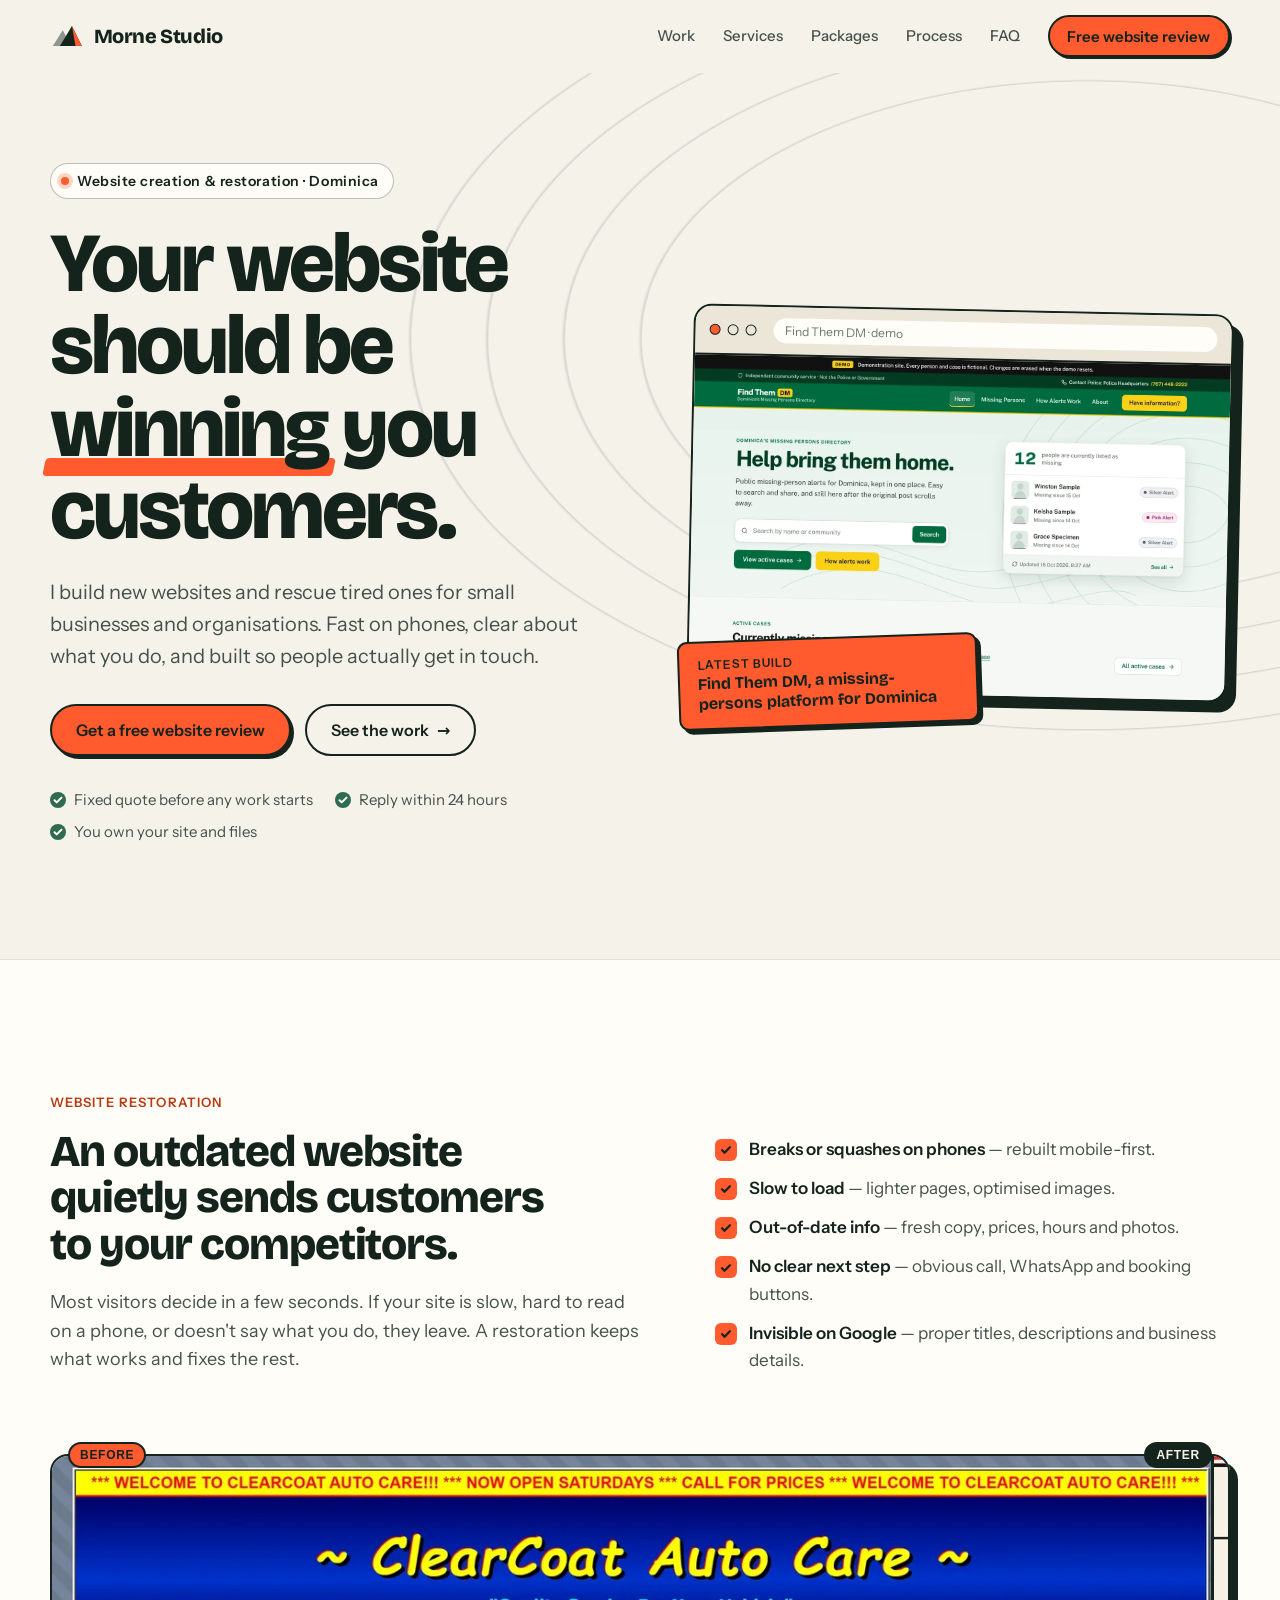
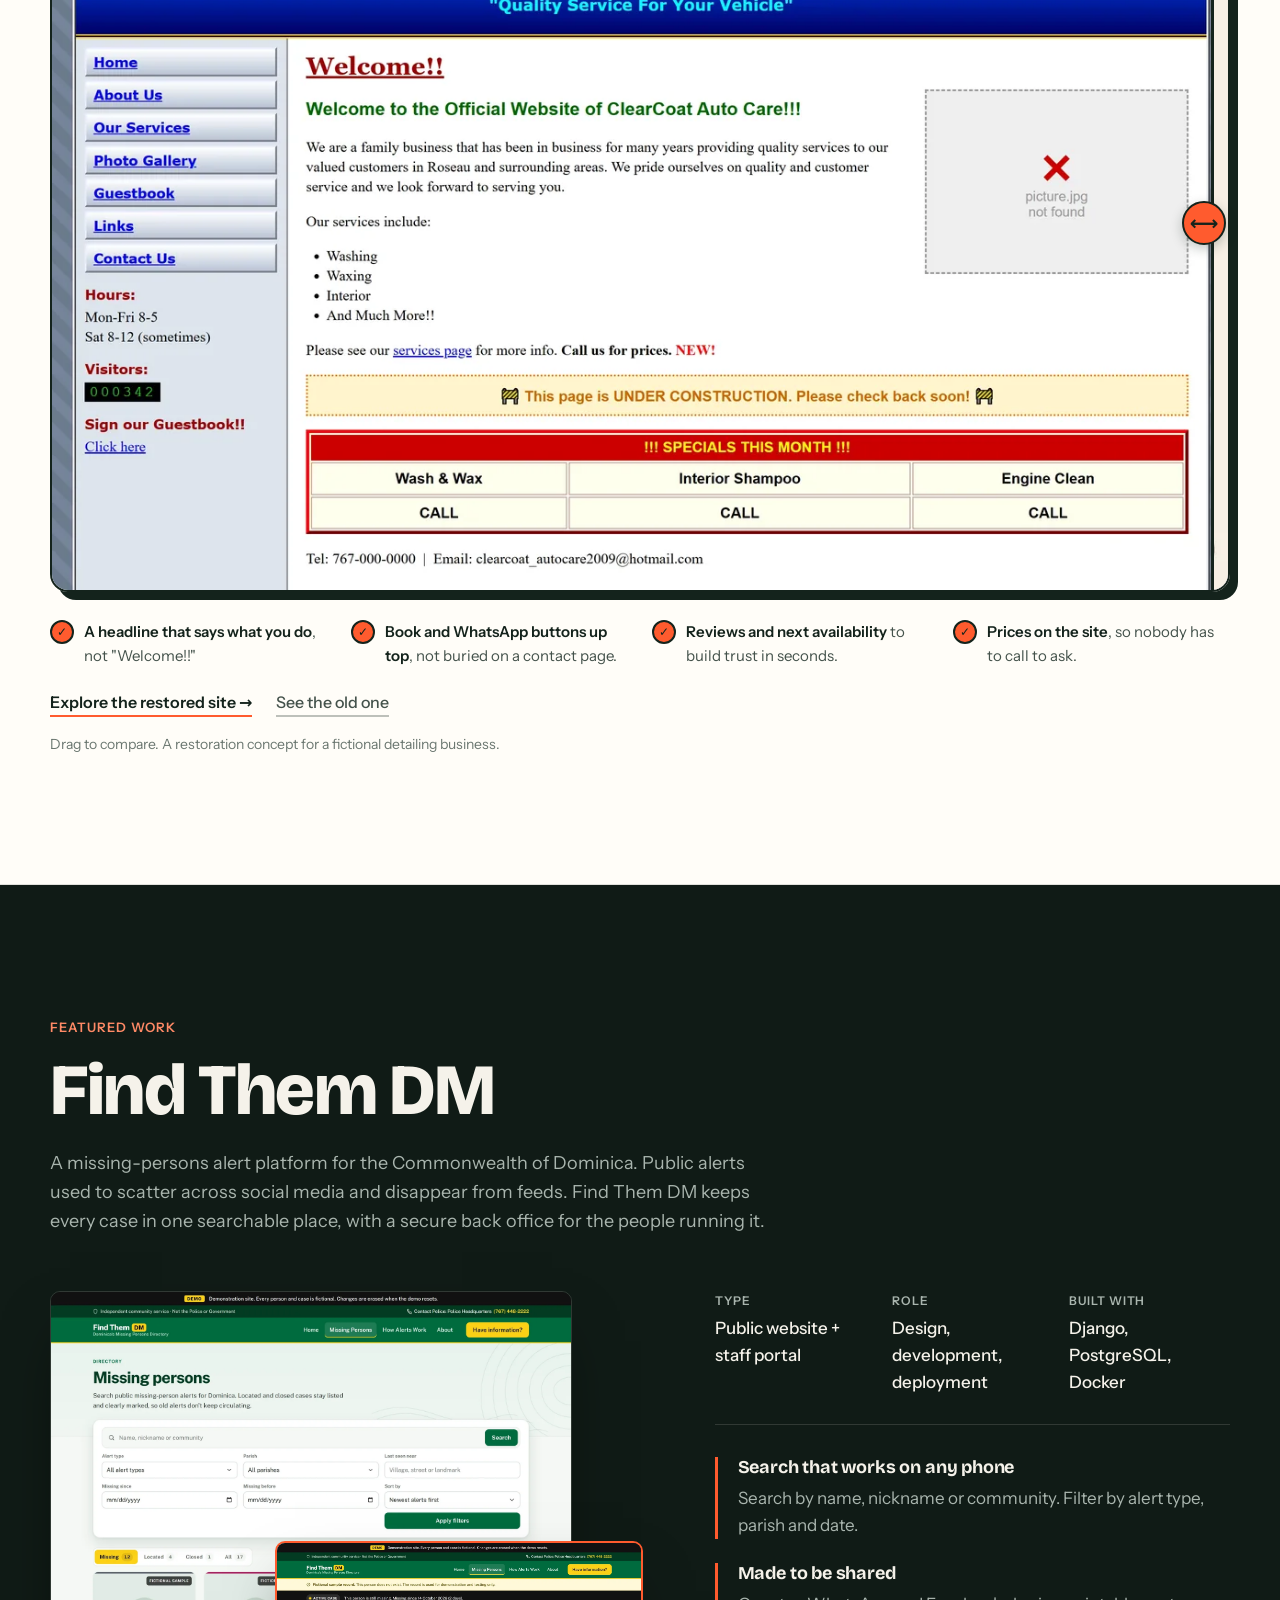
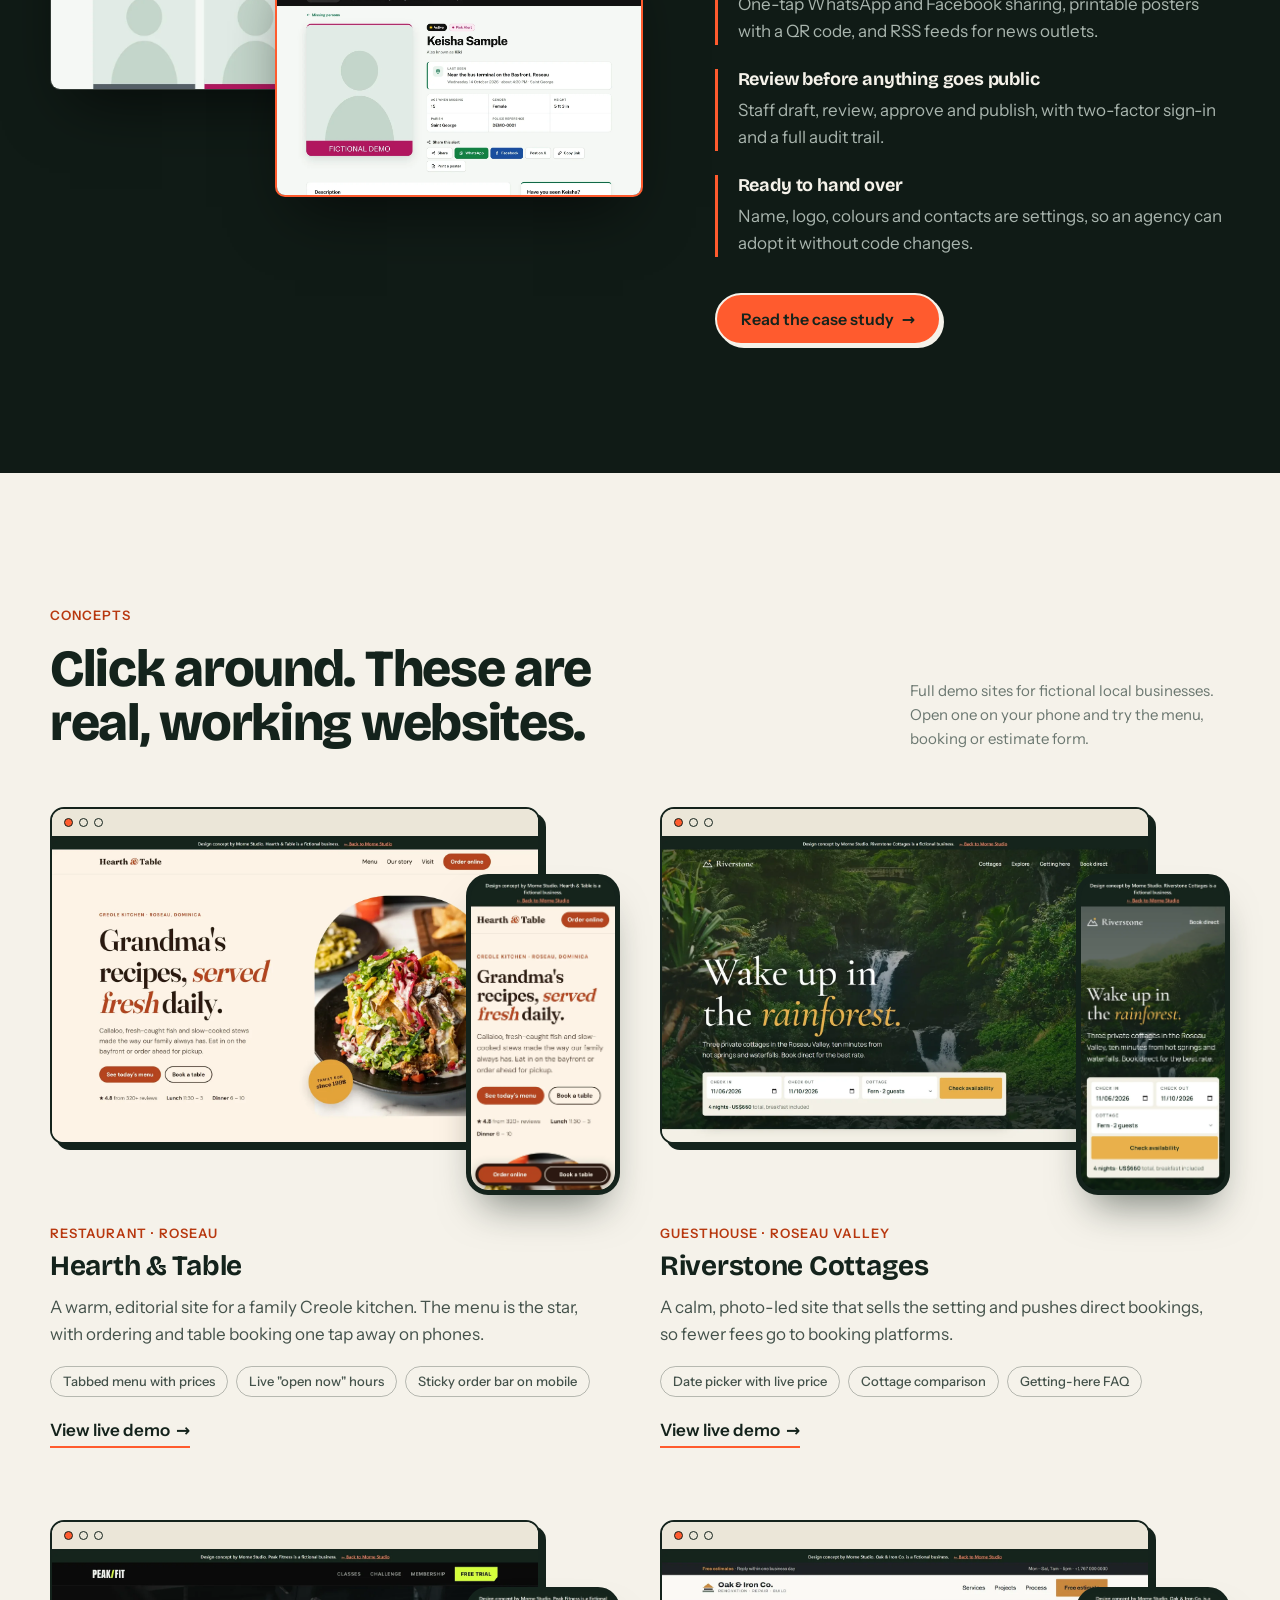
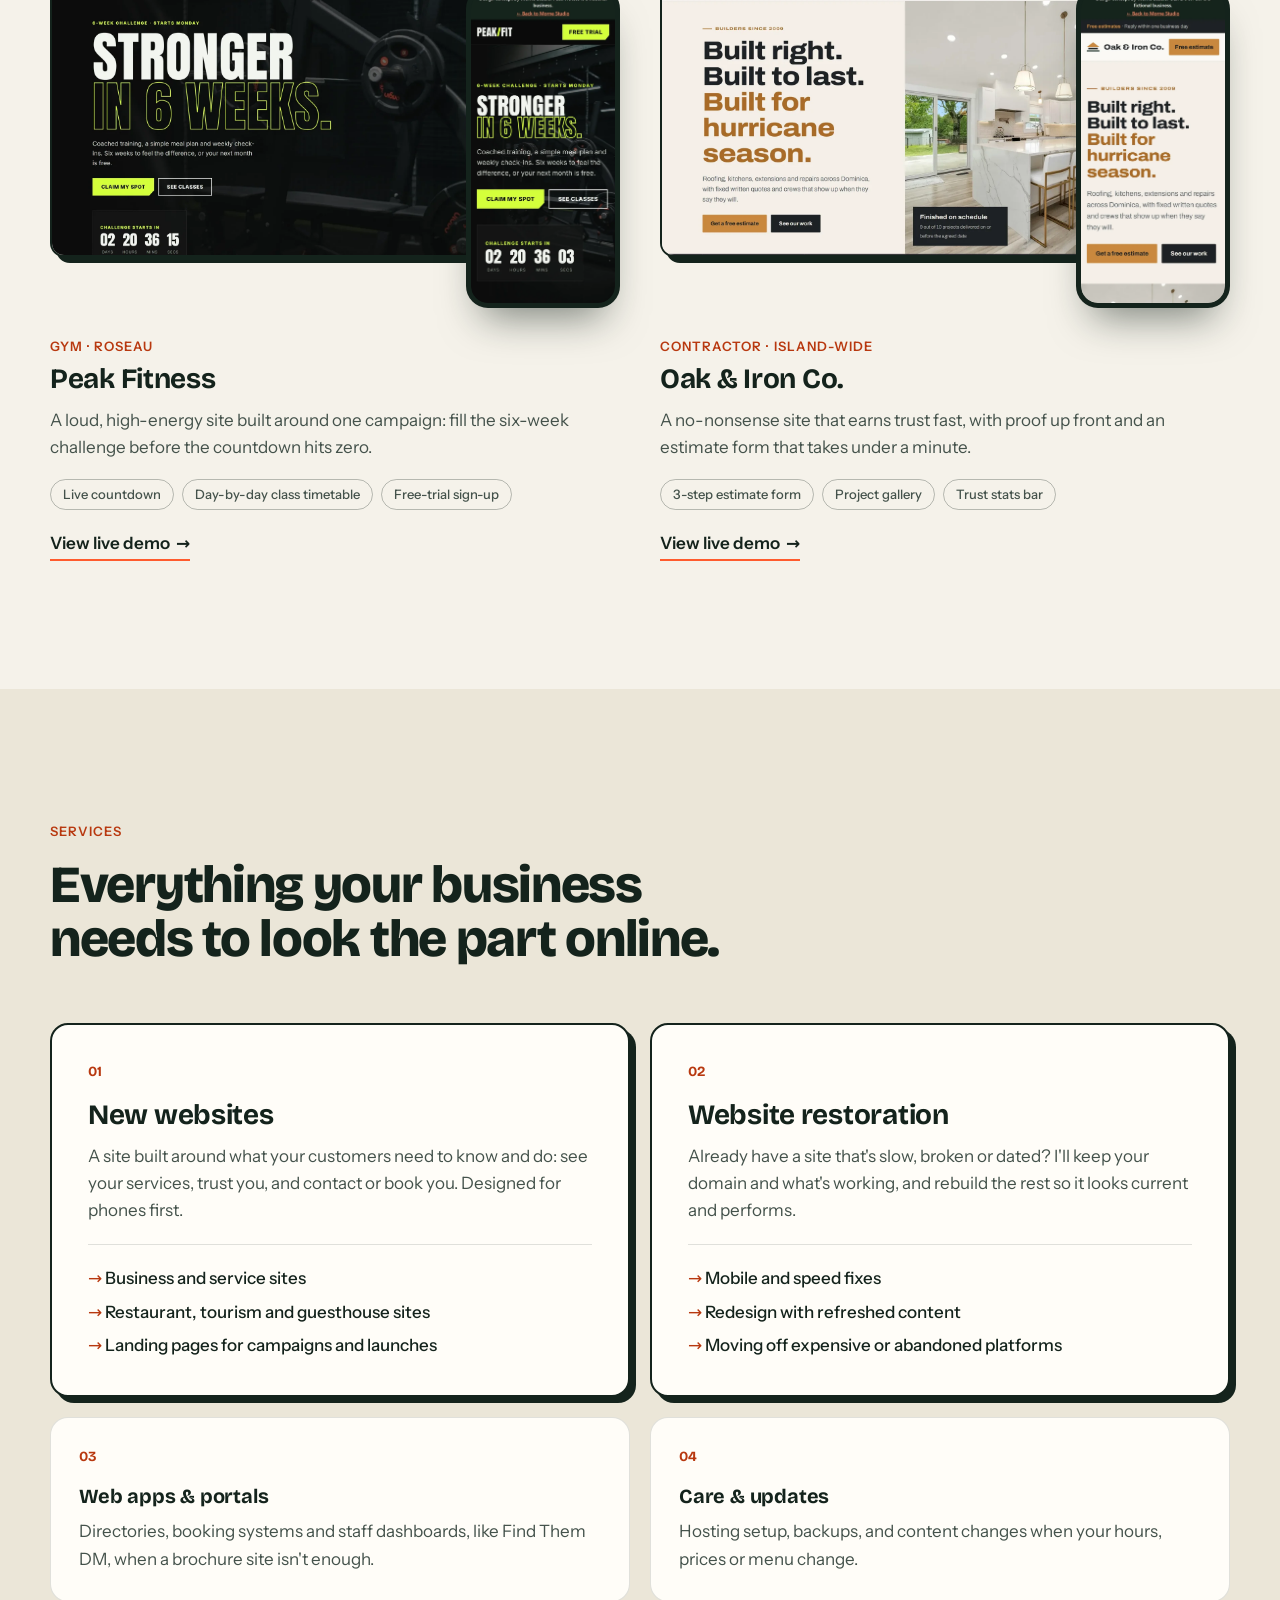
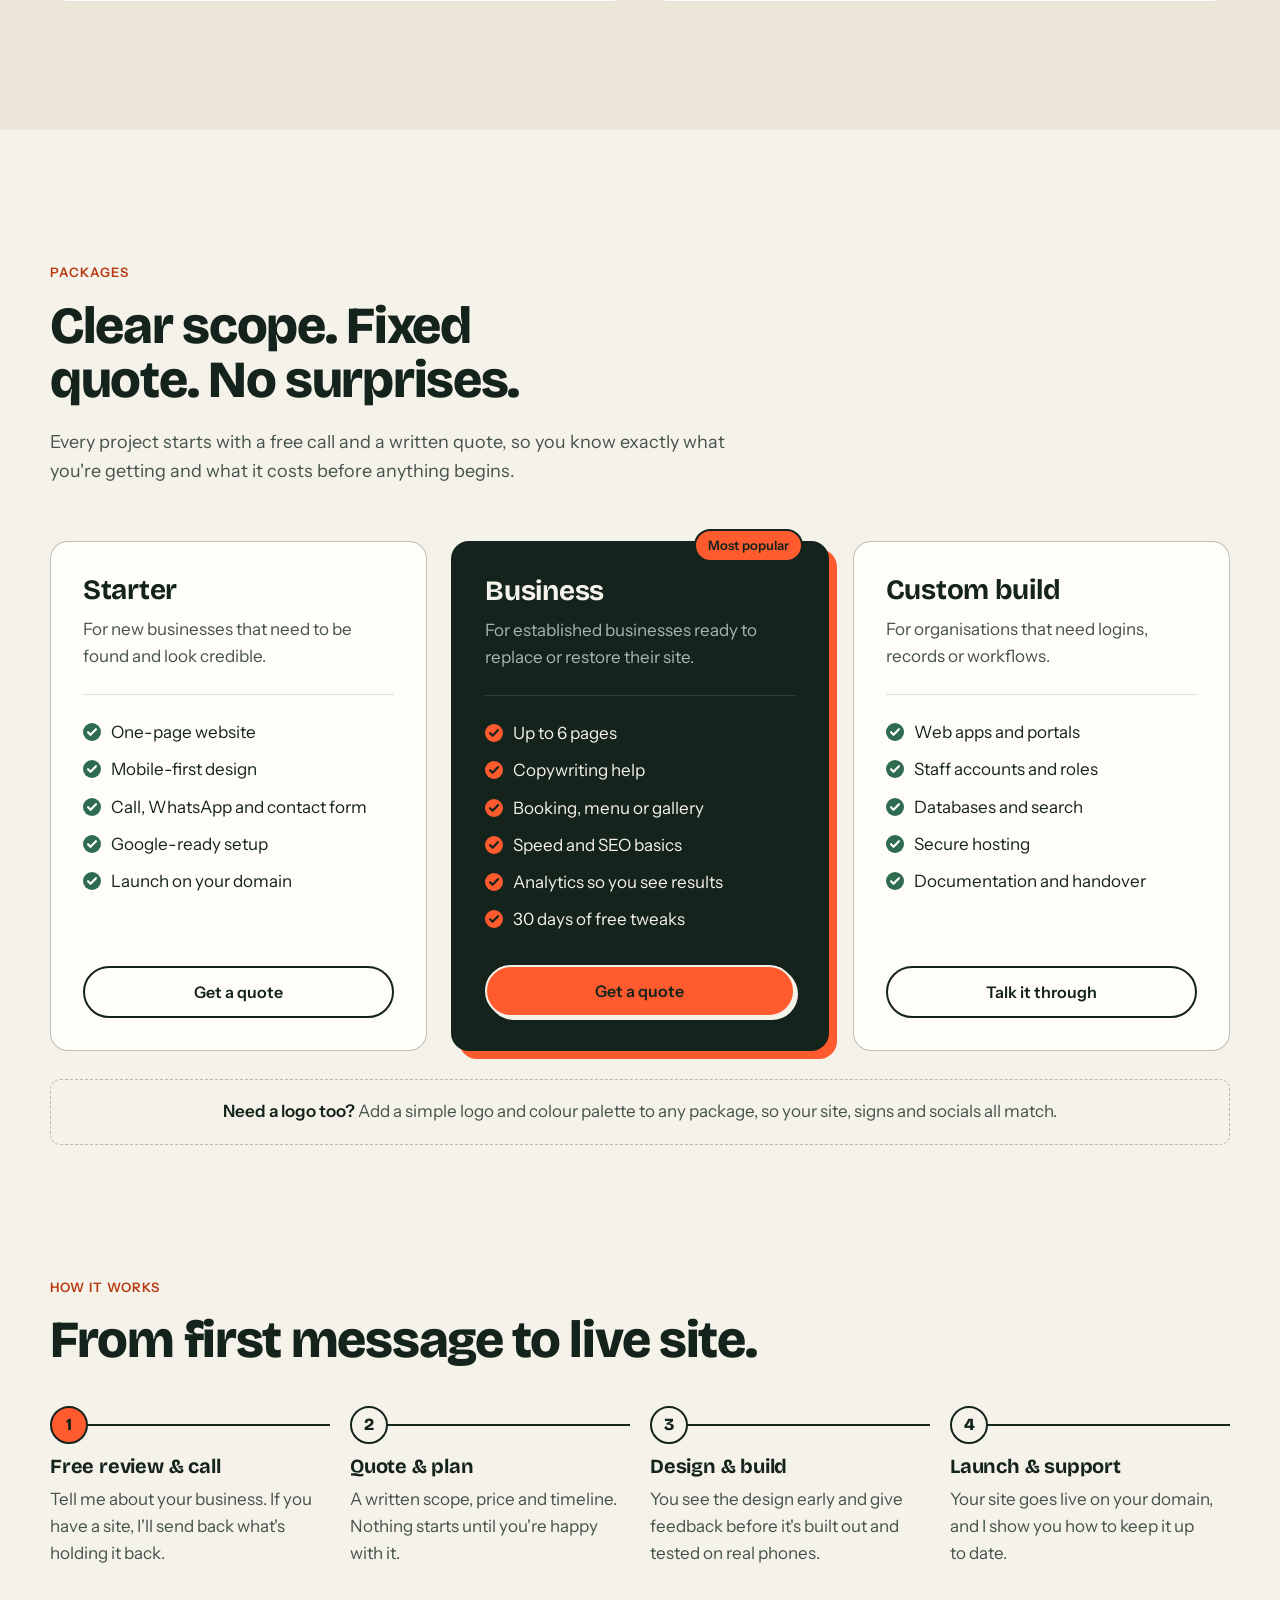
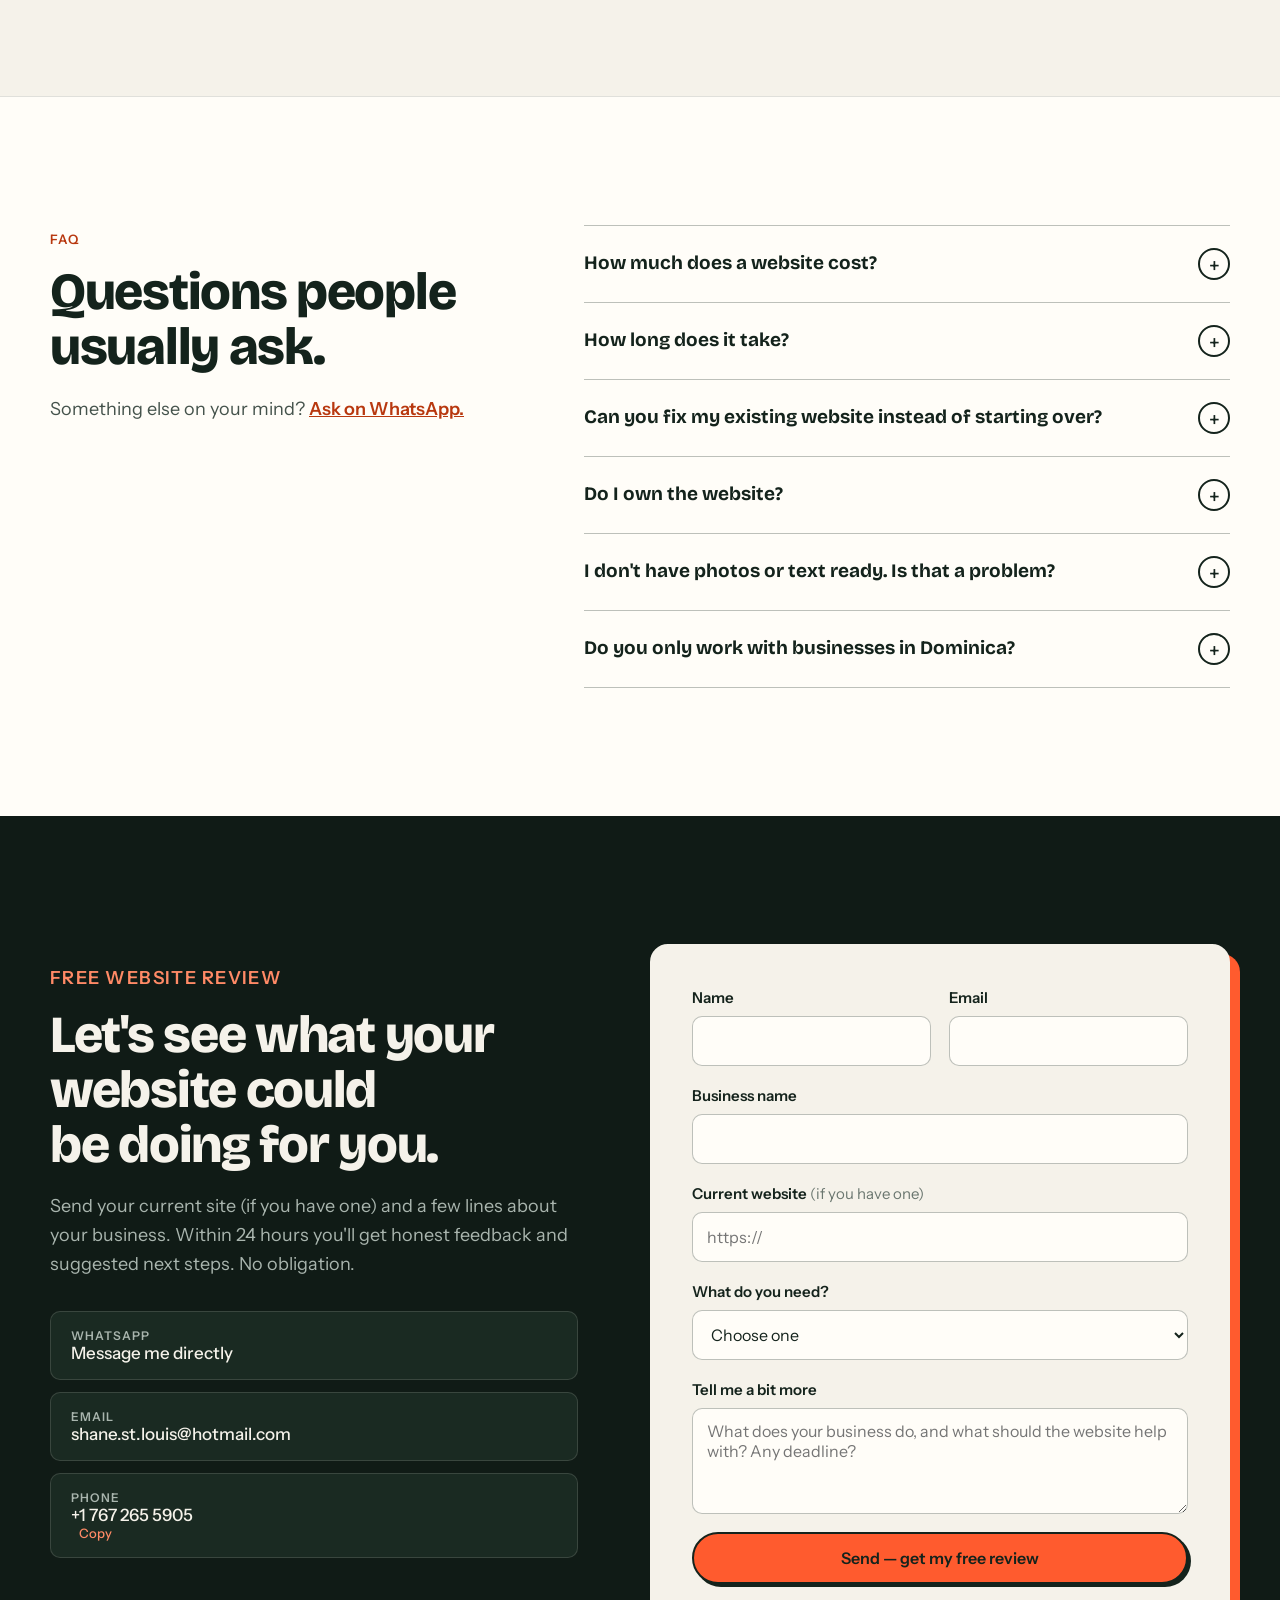
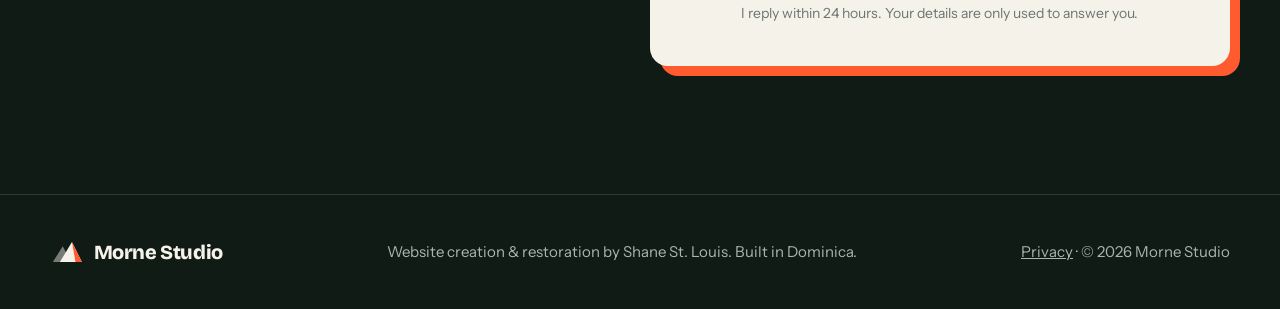
==== commit 5b70010c: "update" ====
--- a/index.html
+++ b/index.html
@@ -15,22 +15,38 @@
       property="og:description"
       content="New websites and website restorations for small businesses in Dominica and beyond. Free website review, fixed quotes, mobile-first builds."
     />
-    <meta property="og:image" content="assets/og.jpg" />
+    <meta property="og:url" content="https://shanest09.github.io/mornestudio/" />
+    <meta property="og:image" content="https://shanest09.github.io/mornestudio/assets/og.jpg" />
+    <meta name="twitter:image" content="https://shanest09.github.io/mornestudio/assets/og.jpg" />
+    <link rel="canonical" href="https://shanest09.github.io/mornestudio/" />
     <meta name="twitter:card" content="summary_large_image" />
     <link rel="icon" type="image/svg+xml" href="favicon.svg" />
-    <link rel="preconnect" href="https://fonts.googleapis.com" />
-    <link rel="preconnect" href="https://fonts.gstatic.com" crossorigin />
-    <link
-      href="https://fonts.googleapis.com/css2?family=Bricolage+Grotesque:opsz,wght@12..96,500;12..96,700;12..96,800&family=Instrument+Sans:wght@400;500;600&display=swap"
-      rel="stylesheet"
-    />
-    <script async src="https://www.googletagmanager.com/gtag/js?id=G-K3K91RL9Q9"></script>
+    <link rel="preload" href="assets/fonts/bricolage-grotesque-latin.woff2" as="font" type="font/woff2" crossorigin />
+    <link rel="preload" href="assets/fonts/instrument-sans-latin.woff2" as="font" type="font/woff2" crossorigin />
     <script>
+      document.documentElement.classList.add('js');
       window.dataLayer = window.dataLayer || [];
       function gtag(){dataLayer.push(arguments);}
       gtag('js', new Date());
 
       gtag('config', 'G-K3K91RL9Q9');
+
+      // Load Google Analytics on the first scroll/tap, or 3s after load; events before then are queued
+      (() => {
+        let loaded = false;
+        const loadGa = () => {
+          if (loaded) return;
+          loaded = true;
+          const ga = document.createElement('script');
+          ga.async = true;
+          ga.src = 'https://www.googletagmanager.com/gtag/js?id=G-K3K91RL9Q9';
+          document.head.appendChild(ga);
+        };
+        ['scroll', 'pointerdown', 'keydown', 'touchstart'].forEach((type) =>
+          window.addEventListener(type, loadGa, { once: true, passive: true }),
+        );
+        window.addEventListener('load', () => setTimeout(loadGa, 3000));
+      })();
     </script>
     <script type="application/ld+json">
       {
@@ -41,6 +57,8 @@
         "email": "shane.st.louis@hotmail.com",
         "telephone": "+1-767-265-5905",
         "areaServed": ["Dominica", "Caribbean"],
+        "url": "https://shanest09.github.io/mornestudio/",
+        "image": "https://shanest09.github.io/mornestudio/assets/og.jpg",
         "founder": { "@type": "Person", "name": "Shane St. Louis" }
       }
     </script>
@@ -99,14 +117,16 @@
             </ul>
           </div>
 
-          <a class="hero-shot" href="work/findthemdm.html" aria-label="Read the Find Them DM case study">
+          <a class="hero-shot" href="work/findthemdm.html">
             <div class="browser">
               <div class="browser-bar">
                 <span></span><span></span><span></span>
                 <p>Find Them DM · demo</p>
               </div>
               <img
-                src="assets/work/findthemdm/home-desktop.webp"
+                src="assets/work/findthemdm/home-desktop-1x.webp"
+                srcset="assets/work/findthemdm/home-desktop-1x.webp 1440w, assets/work/findthemdm/home-desktop.webp 2880w"
+                sizes="(min-width: 1000px) 560px, 92vw"
                 width="2880"
                 height="1800"
                 alt="Find Them DM homepage: a green and yellow directory of missing-person alerts for Dominica with a search bar and list of active cases"
@@ -142,10 +162,14 @@
           <figure class="compare" data-compare style="--pos: 0%">
             <div class="compare-stage">
               <div class="compare-pane compare-before">
-                <img draggable="false" src="assets/work/restoration/before.webp" width="2560" height="1600" alt="The old ClearCoat Auto Care website: a scrolling yellow banner, Comic Sans header, broken image, 'call us for prices' and an under-construction notice" />
+                <img draggable="false" src="assets/work/restoration/before-1x.webp"
+                srcset="assets/work/restoration/before-1x.webp 1280w, assets/work/restoration/before.webp 2560w"
+                sizes="(min-width: 1240px) 1180px, 96vw" width="2560" height="1600" alt="The old ClearCoat Auto Care website: a scrolling yellow banner, Comic Sans header, broken image, 'call us for prices' and an under-construction notice" />
               </div>
               <div class="compare-pane compare-after">
-                <img draggable="false" src="assets/work/restoration/after.webp" width="2560" height="1600" alt="The restored ClearCoat website: a dark modern page with the headline 'Showroom shine, at your door', Book online and WhatsApp buttons, a 4.9 star rating and a studio photo of a car being polished" />
+                <img draggable="false" src="assets/work/restoration/after-1x.webp"
+                srcset="assets/work/restoration/after-1x.webp 1280w, assets/work/restoration/after.webp 2560w"
+                sizes="(min-width: 1240px) 1180px, 96vw" width="2560" height="1600" alt="The restored ClearCoat website: a dark modern page with the headline 'Showroom shine, at your door', Book online and WhatsApp buttons, a 4.9 star rating and a studio photo of a car being polished" />
               </div>
               <button class="compare-label compare-label-before" type="button" data-show="100" aria-pressed="false">Before</button>
               <button class="compare-label compare-label-after" type="button" data-show="0" aria-pressed="true">After</button>
@@ -195,7 +219,9 @@
             <div class="case-shots">
               <figure class="case-shot case-shot-main">
                 <img
-                  src="assets/work/findthemdm/directory-desktop.webp"
+                  src="assets/work/findthemdm/directory-desktop-1x.webp"
+                srcset="assets/work/findthemdm/directory-desktop-1x.webp 1440w, assets/work/findthemdm/directory-desktop.webp 2880w"
+                sizes="(min-width: 1000px) 560px, 92vw"
                   width="2880"
                   height="2200"
                   loading="lazy"
@@ -204,7 +230,9 @@
               </figure>
               <figure class="case-shot case-shot-float">
                 <img
-                  src="assets/work/findthemdm/case-desktop.webp"
+                  src="assets/work/findthemdm/case-desktop-1x.webp"
+                srcset="assets/work/findthemdm/case-desktop-1x.webp 1440w, assets/work/findthemdm/case-desktop.webp 2880w"
+                sizes="(min-width: 1000px) 400px, 62vw"
                   width="2880"
                   height="2000"
                   loading="lazy"
@@ -263,10 +291,14 @@
               <a class="concept-media" href="concepts/hearth-table/index.html" aria-label="Open the Hearth &amp; Table live demo">
                 <span class="concept-desktop">
                   <span class="concept-bar" aria-hidden="true"><i></i><i></i><i></i></span>
-                  <img src="assets/work/concepts/hearth-table-desktop.webp" width="2880" height="1800" loading="lazy" alt="Hearth and Table restaurant homepage with a headline about grandma's recipes beside a plated salad" />
+                  <img src="assets/work/concepts/hearth-table-desktop-1x.webp"
+                srcset="assets/work/concepts/hearth-table-desktop-1x.webp 1440w, assets/work/concepts/hearth-table-desktop.webp 2880w"
+                sizes="(min-width: 900px) 480px, 86vw" width="2880" height="1800" loading="lazy" alt="Hearth and Table restaurant homepage with a headline about grandma's recipes beside a plated salad" />
                 </span>
                 <span class="concept-phone">
-                  <img src="assets/work/concepts/hearth-table-mobile.webp" width="1170" height="2532" loading="lazy" alt="" />
+                  <img src="assets/work/concepts/hearth-table-mobile-1x.webp"
+                srcset="assets/work/concepts/hearth-table-mobile-1x.webp 585w, assets/work/concepts/hearth-table-mobile.webp 1170w"
+                sizes="(min-width: 900px) 130px, 24vw" width="1170" height="2532" loading="lazy" alt="" />
                 </span>
               </a>
               <div class="concept-body">
@@ -282,10 +314,14 @@
               <a class="concept-media" href="concepts/riverstone/index.html" aria-label="Open the Riverstone Cottages live demo">
                 <span class="concept-desktop">
                   <span class="concept-bar" aria-hidden="true"><i></i><i></i><i></i></span>
-                  <img src="assets/work/concepts/riverstone-desktop.webp" width="2880" height="1800" loading="lazy" alt="Riverstone Cottages homepage with a rainforest waterfall photo and a booking bar" />
+                  <img src="assets/work/concepts/riverstone-desktop-1x.webp"
+                srcset="assets/work/concepts/riverstone-desktop-1x.webp 1440w, assets/work/concepts/riverstone-desktop.webp 2880w"
+                sizes="(min-width: 900px) 480px, 86vw" width="2880" height="1800" loading="lazy" alt="Riverstone Cottages homepage with a rainforest waterfall photo and a booking bar" />
                 </span>
                 <span class="concept-phone">
-                  <img src="assets/work/concepts/riverstone-mobile.webp" width="1170" height="2532" loading="lazy" alt="" />
+                  <img src="assets/work/concepts/riverstone-mobile-1x.webp"
+                srcset="assets/work/concepts/riverstone-mobile-1x.webp 585w, assets/work/concepts/riverstone-mobile.webp 1170w"
+                sizes="(min-width: 900px) 130px, 24vw" width="1170" height="2532" loading="lazy" alt="" />
                 </span>
               </a>
               <div class="concept-body">
@@ -301,10 +337,14 @@
               <a class="concept-media" href="concepts/peak-fitness/index.html" aria-label="Open the Peak Fitness live demo">
                 <span class="concept-desktop">
                   <span class="concept-bar" aria-hidden="true"><i></i><i></i><i></i></span>
-                  <img src="assets/work/concepts/peak-fitness-desktop.webp" width="2880" height="1800" loading="lazy" alt="Peak Fitness homepage with a bold headline reading Stronger in 6 weeks and a countdown timer" />
+                  <img src="assets/work/concepts/peak-fitness-desktop-1x.webp"
+                srcset="assets/work/concepts/peak-fitness-desktop-1x.webp 1440w, assets/work/concepts/peak-fitness-desktop.webp 2880w"
+                sizes="(min-width: 900px) 480px, 86vw" width="2880" height="1800" loading="lazy" alt="Peak Fitness homepage with a bold headline reading Stronger in 6 weeks and a countdown timer" />
                 </span>
                 <span class="concept-phone">
-                  <img src="assets/work/concepts/peak-fitness-mobile.webp" width="1170" height="2532" loading="lazy" alt="" />
+                  <img src="assets/work/concepts/peak-fitness-mobile-1x.webp"
+                srcset="assets/work/concepts/peak-fitness-mobile-1x.webp 585w, assets/work/concepts/peak-fitness-mobile.webp 1170w"
+                sizes="(min-width: 900px) 130px, 24vw" width="1170" height="2532" loading="lazy" alt="" />
                 </span>
               </a>
               <div class="concept-body">
@@ -320,10 +360,14 @@
               <a class="concept-media" href="concepts/oak-iron/index.html" aria-label="Open the Oak &amp; Iron Co. live demo">
                 <span class="concept-desktop">
                   <span class="concept-bar" aria-hidden="true"><i></i><i></i><i></i></span>
-                  <img src="assets/work/concepts/oak-iron-desktop.webp" width="2880" height="1800" loading="lazy" alt="Oak and Iron Co. homepage with the headline Built right, built to last, beside a renovated kitchen" />
+                  <img src="assets/work/concepts/oak-iron-desktop-1x.webp"
+                srcset="assets/work/concepts/oak-iron-desktop-1x.webp 1440w, assets/work/concepts/oak-iron-desktop.webp 2880w"
+                sizes="(min-width: 900px) 480px, 86vw" width="2880" height="1800" loading="lazy" alt="Oak and Iron Co. homepage with the headline Built right, built to last, beside a renovated kitchen" />
                 </span>
                 <span class="concept-phone">
-                  <img src="assets/work/concepts/oak-iron-mobile.webp" width="1170" height="2532" loading="lazy" alt="" />
+                  <img src="assets/work/concepts/oak-iron-mobile-1x.webp"
+                srcset="assets/work/concepts/oak-iron-mobile-1x.webp 585w, assets/work/concepts/oak-iron-mobile.webp 1170w"
+                sizes="(min-width: 900px) 130px, 24vw" width="1170" height="2532" loading="lazy" alt="" />
                 </span>
               </a>
               <div class="concept-body">
@@ -486,7 +530,7 @@
           <div class="section-head">
             <p class="eyebrow">FAQ</p>
             <h2>Questions people usually ask.</h2>
-            <p class="section-lede">Something else on your mind? <a href="https://wa.me/17672655905" target="_blank" rel="noreferrer">Ask on WhatsApp.</a></p>
+            <p class="section-lede">Something else on your mind? <a href="https://wa.me/17672655905?text=Hi%20Shane%2C%20I%27d%20like%20a%20free%20website%20review%20for%20my%20business." target="_blank" rel="noreferrer">Ask on WhatsApp.</a></p>
           </div>
 
           <div class="faq-list">
@@ -530,7 +574,7 @@
             </p>
             <ul class="contact-links">
               <li>
-                <a href="https://wa.me/17672655905" target="_blank" rel="noreferrer">
+                <a href="https://wa.me/17672655905?text=Hi%20Shane%2C%20I%27d%20like%20a%20free%20website%20review%20for%20my%20business." target="_blank" rel="noreferrer">
                   <span class="contact-label">WhatsApp</span>
                   Message me directly
                 </a>
@@ -558,7 +602,7 @@
           >
             <input type="hidden" name="_subject" value="New project inquiry from Morne Studio" />
             <input type="hidden" name="_template" value="table" />
-            <input type="hidden" name="_next" value="https://shanest09.github.io/mornestudio/" />
+            <input type="hidden" name="_next" value="https://shanest09.github.io/mornestudio/thanks.html?sent=1" />
             <input type="text" name="_honey" class="sr-only" tabindex="-1" autocomplete="off" aria-hidden="true" />
 
             <div class="field-row">
@@ -613,7 +657,7 @@
           <span>Morne Studio</span>
         </a>
         <p>Website creation &amp; restoration by Shane St. Louis. Built in Dominica.</p>
-        <p class="footer-year">© <span data-year>2026</span> Morne Studio</p>
+        <p class="footer-links"><a href="privacy.html">Privacy</a> · © <span data-year>2026</span> Morne Studio</p>
       </div>
     </footer>
 
--- a/styles.css
+++ b/styles.css
@@ -1,3 +1,49 @@
+/* Self-hosted fonts (from Google Fonts, SIL Open Font License) */
+
+/* Bricolage Grotesque, latin-ext */
+@font-face {
+  font-family: 'Bricolage Grotesque';
+  font-style: normal;
+  font-weight: 500 800;
+  font-stretch: 100%;
+  font-display: swap;
+  src: url("assets/fonts/bricolage-grotesque-latin-ext.woff2") format('woff2');
+  unicode-range: U+0100-02BA, U+02BD-02C5, U+02C7-02CC, U+02CE-02D7, U+02DD-02FF, U+0304, U+0308, U+0329, U+1D00-1DBF, U+1E00-1E9F, U+1EF2-1EFF, U+2020, U+20A0-20AB, U+20AD-20C4, U+2113, U+2C60-2C7F, U+A720-A7FF;
+}
+
+/* Bricolage Grotesque, latin */
+@font-face {
+  font-family: 'Bricolage Grotesque';
+  font-style: normal;
+  font-weight: 500 800;
+  font-stretch: 100%;
+  font-display: swap;
+  src: url("assets/fonts/bricolage-grotesque-latin.woff2") format('woff2');
+  unicode-range: U+0000-00FF, U+0131, U+0152-0153, U+02BB-02BC, U+02C6, U+02DA, U+02DC, U+0304, U+0308, U+0329, U+2000-206F, U+20AC, U+2122, U+2191, U+2193, U+2212, U+2215, U+FEFF, U+FFFD;
+}
+
+/* Instrument Sans, latin-ext */
+@font-face {
+  font-family: 'Instrument Sans';
+  font-style: normal;
+  font-weight: 400 600;
+  font-stretch: 100%;
+  font-display: swap;
+  src: url("assets/fonts/instrument-sans-latin-ext.woff2") format('woff2');
+  unicode-range: U+0100-02BA, U+02BD-02C5, U+02C7-02CC, U+02CE-02D7, U+02DD-02FF, U+0304, U+0308, U+0329, U+1D00-1DBF, U+1E00-1E9F, U+1EF2-1EFF, U+2020, U+20A0-20AB, U+20AD-20C4, U+2113, U+2C60-2C7F, U+A720-A7FF;
+}
+
+/* Instrument Sans, latin */
+@font-face {
+  font-family: 'Instrument Sans';
+  font-style: normal;
+  font-weight: 400 600;
+  font-stretch: 100%;
+  font-display: swap;
+  src: url("assets/fonts/instrument-sans-latin.woff2") format('woff2');
+  unicode-range: U+0000-00FF, U+0131, U+0152-0153, U+02BB-02BC, U+02C6, U+02DA, U+02DC, U+0304, U+0308, U+0329, U+2000-206F, U+20AC, U+2122, U+2191, U+2193, U+2212, U+2215, U+FEFF, U+FFFD;
+}
+
 /* ==========================================================================
    Morne Studio
    ========================================================================== */
@@ -1794,3 +1840,79 @@
   border-color: var(--dark-text);
   box-shadow: 3px 3px 0 var(--dark-text);
 }
+
+/* ==========================================================================
+   Simple pages (thanks, privacy, 404)
+   ========================================================================== */
+
+.simple-page {
+  padding-block: clamp(56px, 9vw, 120px);
+}
+
+.simple-inner {
+  max-width: 760px;
+}
+
+.simple-inner h1 {
+  font-size: clamp(2.5rem, 6vw, 4rem);
+  letter-spacing: -0.035em;
+}
+
+.simple-inner .lede {
+  max-width: 40rem;
+}
+
+.simple-steps {
+  display: grid;
+  gap: 14px;
+  margin: 36px 0 0;
+  padding: 24px 28px 24px 48px;
+  border: 2px solid var(--ink);
+  border-radius: var(--radius);
+  background: var(--card);
+  box-shadow: 6px 6px 0 var(--ink);
+  color: var(--ink-2);
+}
+
+.simple-steps b {
+  color: var(--ink);
+}
+
+.simple-page .hero-actions {
+  margin-top: 40px;
+}
+
+.prose h2 {
+  margin-top: 2.5rem;
+  font-size: 1.5rem;
+  letter-spacing: -0.02em;
+}
+
+.prose p:not(.eyebrow),
+.prose ul {
+  margin-top: 0.9rem;
+  color: var(--ink-2);
+}
+
+.prose ul {
+  display: grid;
+  gap: 8px;
+  padding-left: 1.25rem;
+}
+
+.prose b {
+  color: var(--ink);
+}
+
+.prose a {
+  color: var(--accent-ink);
+  font-weight: 600;
+}
+
+.footer-links a {
+  color: inherit;
+}
+
+.footer-links a:hover {
+  color: var(--dark-text);
+}
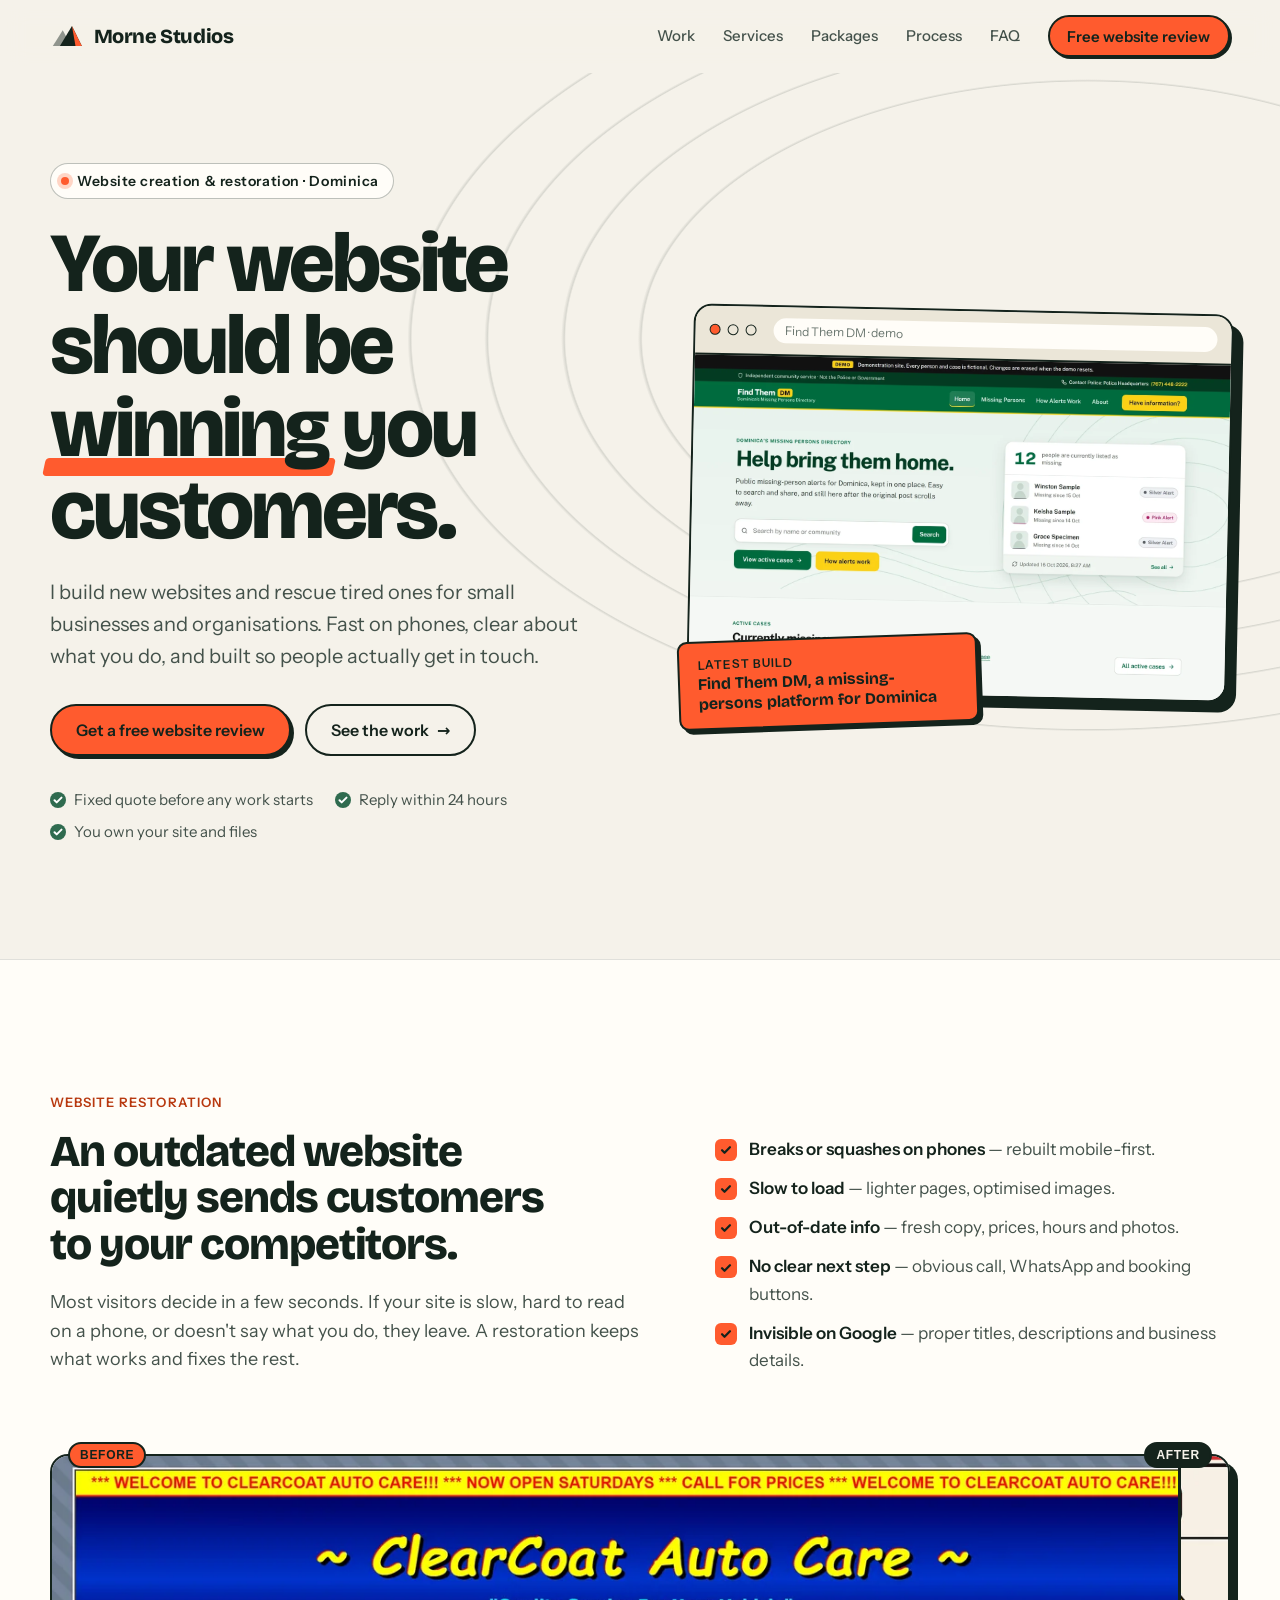
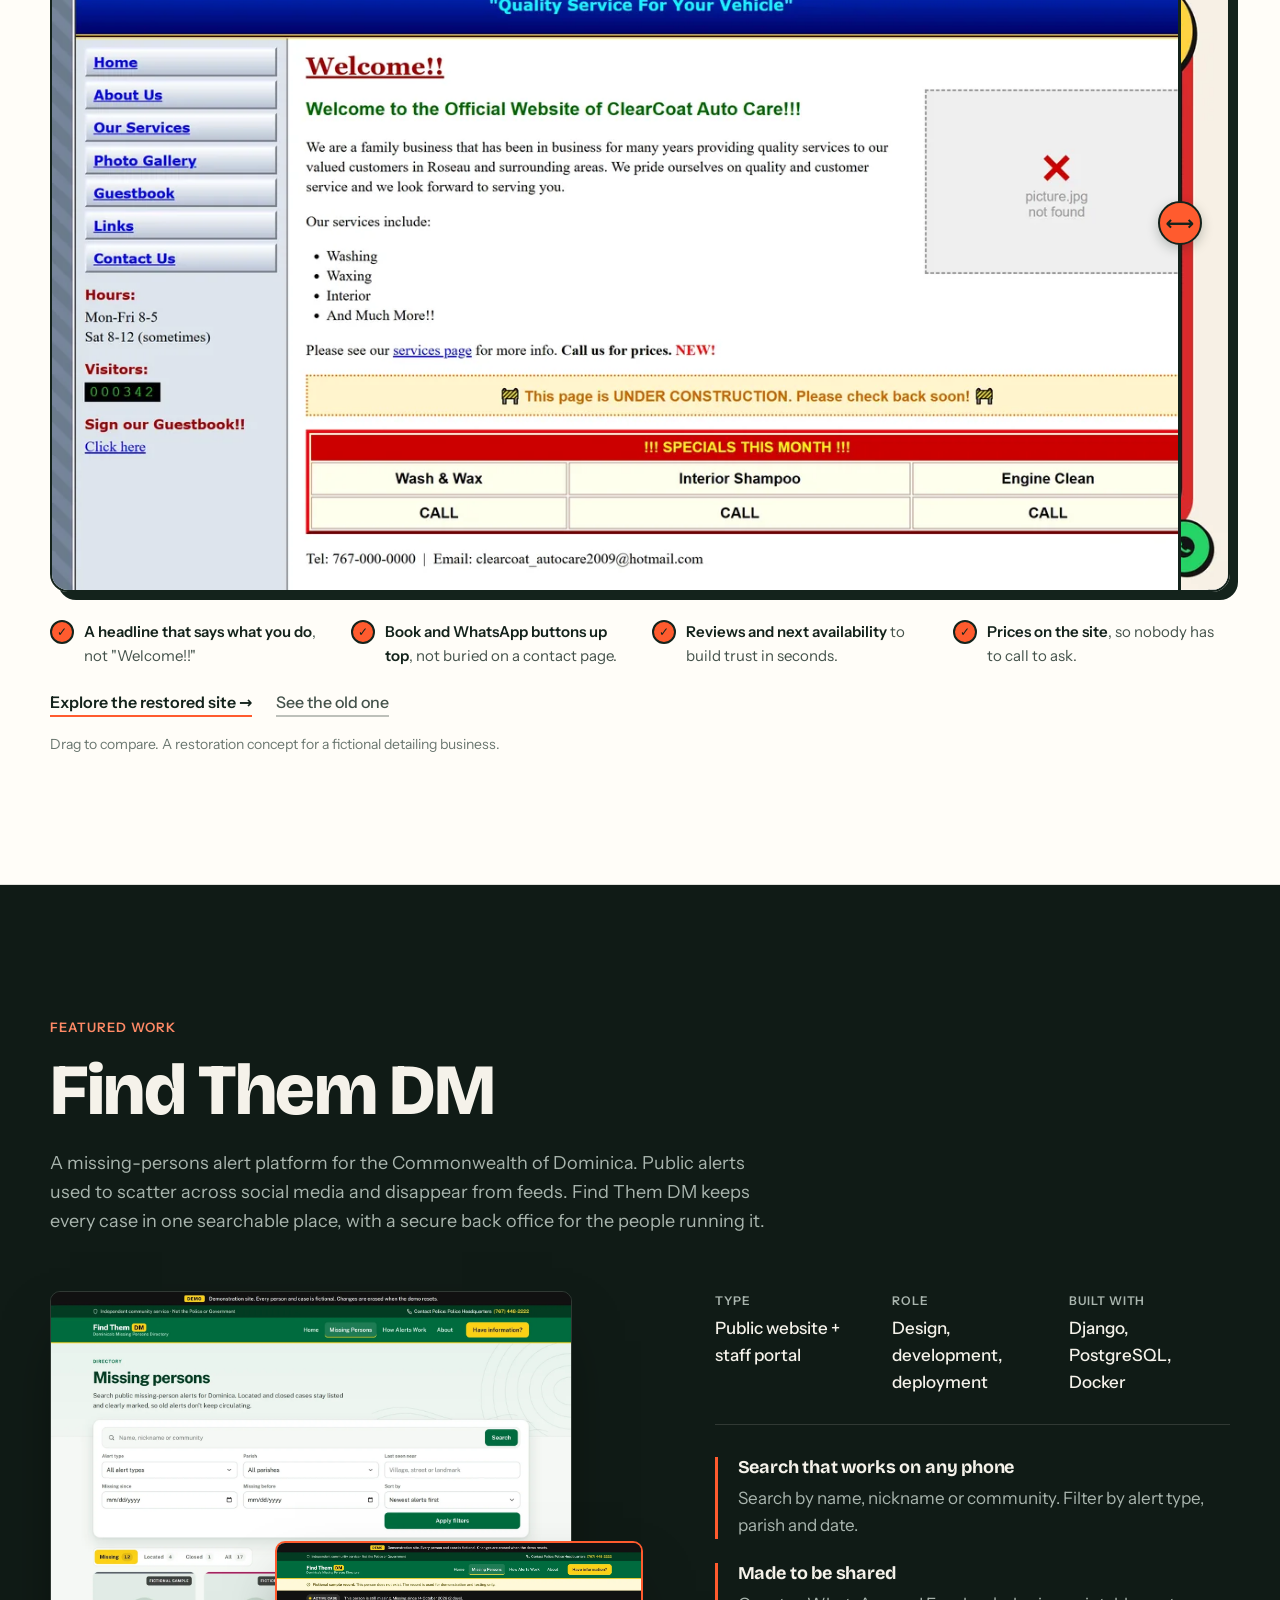
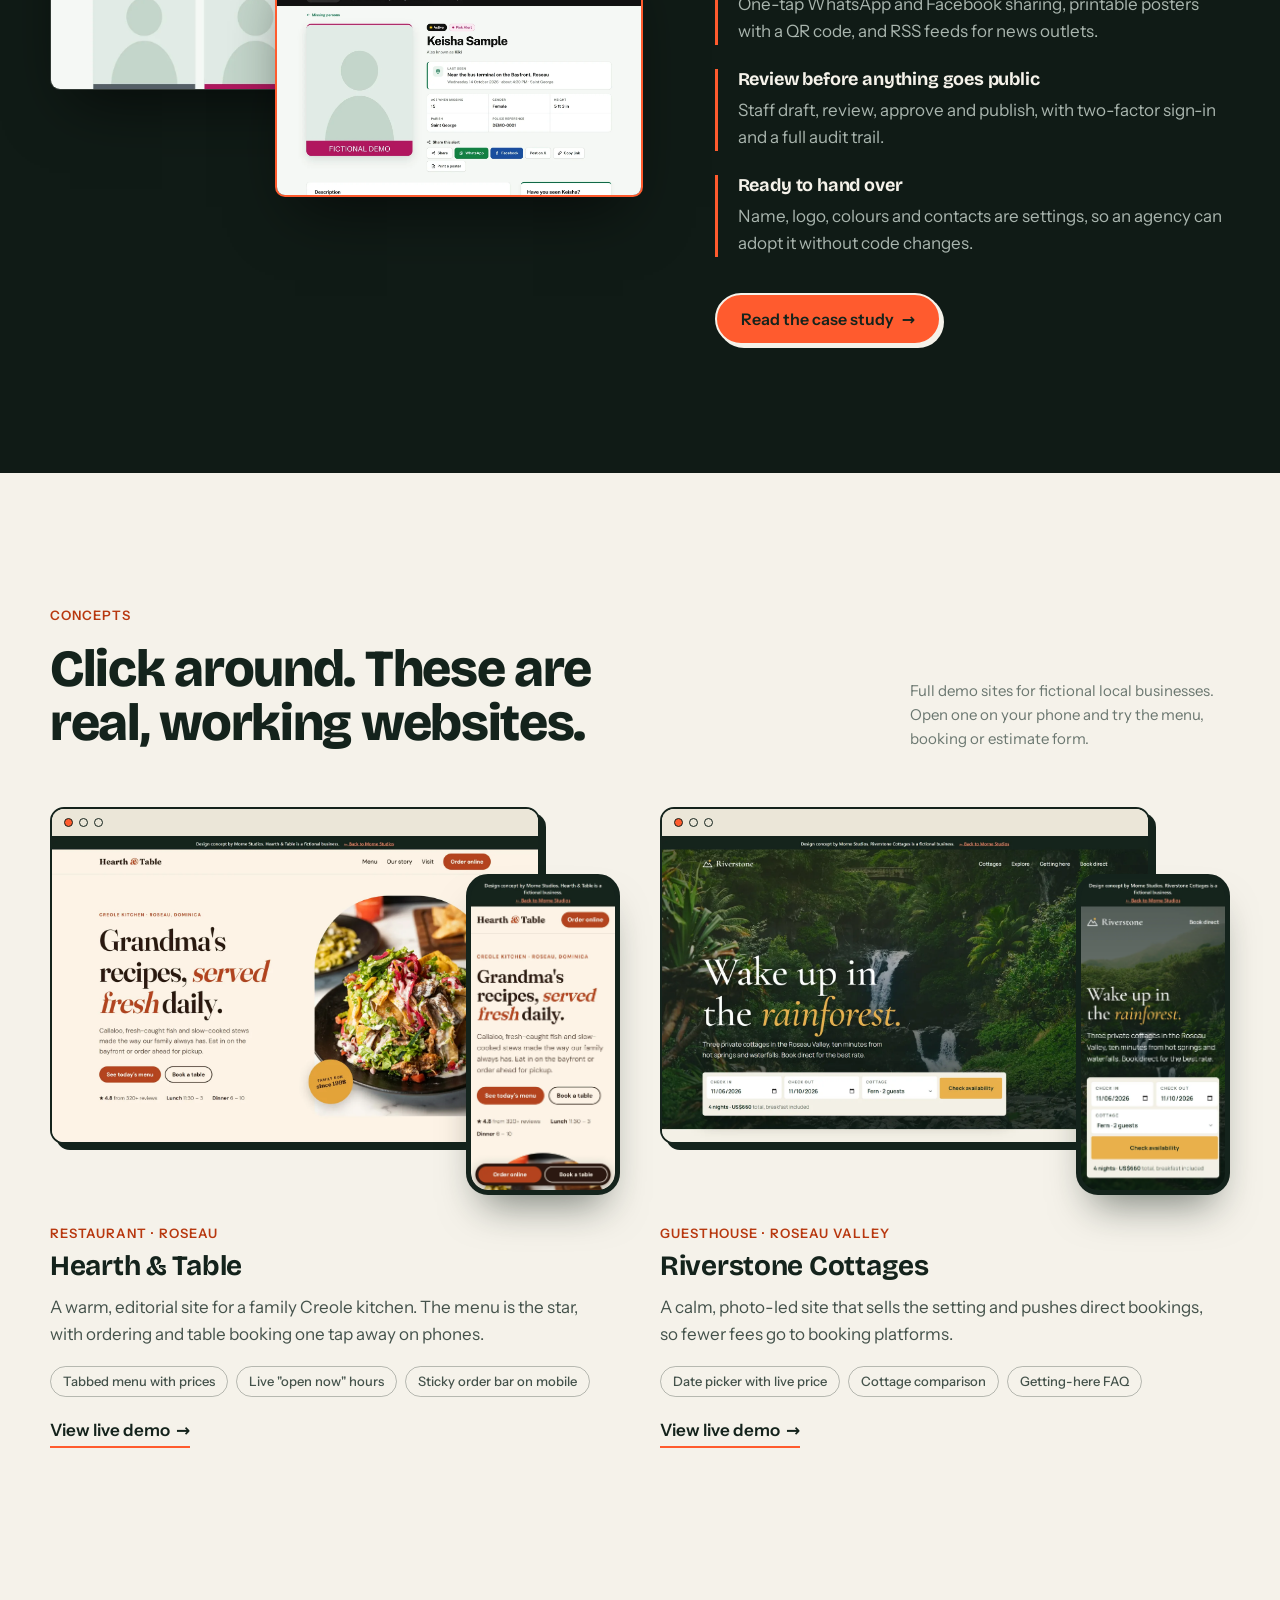
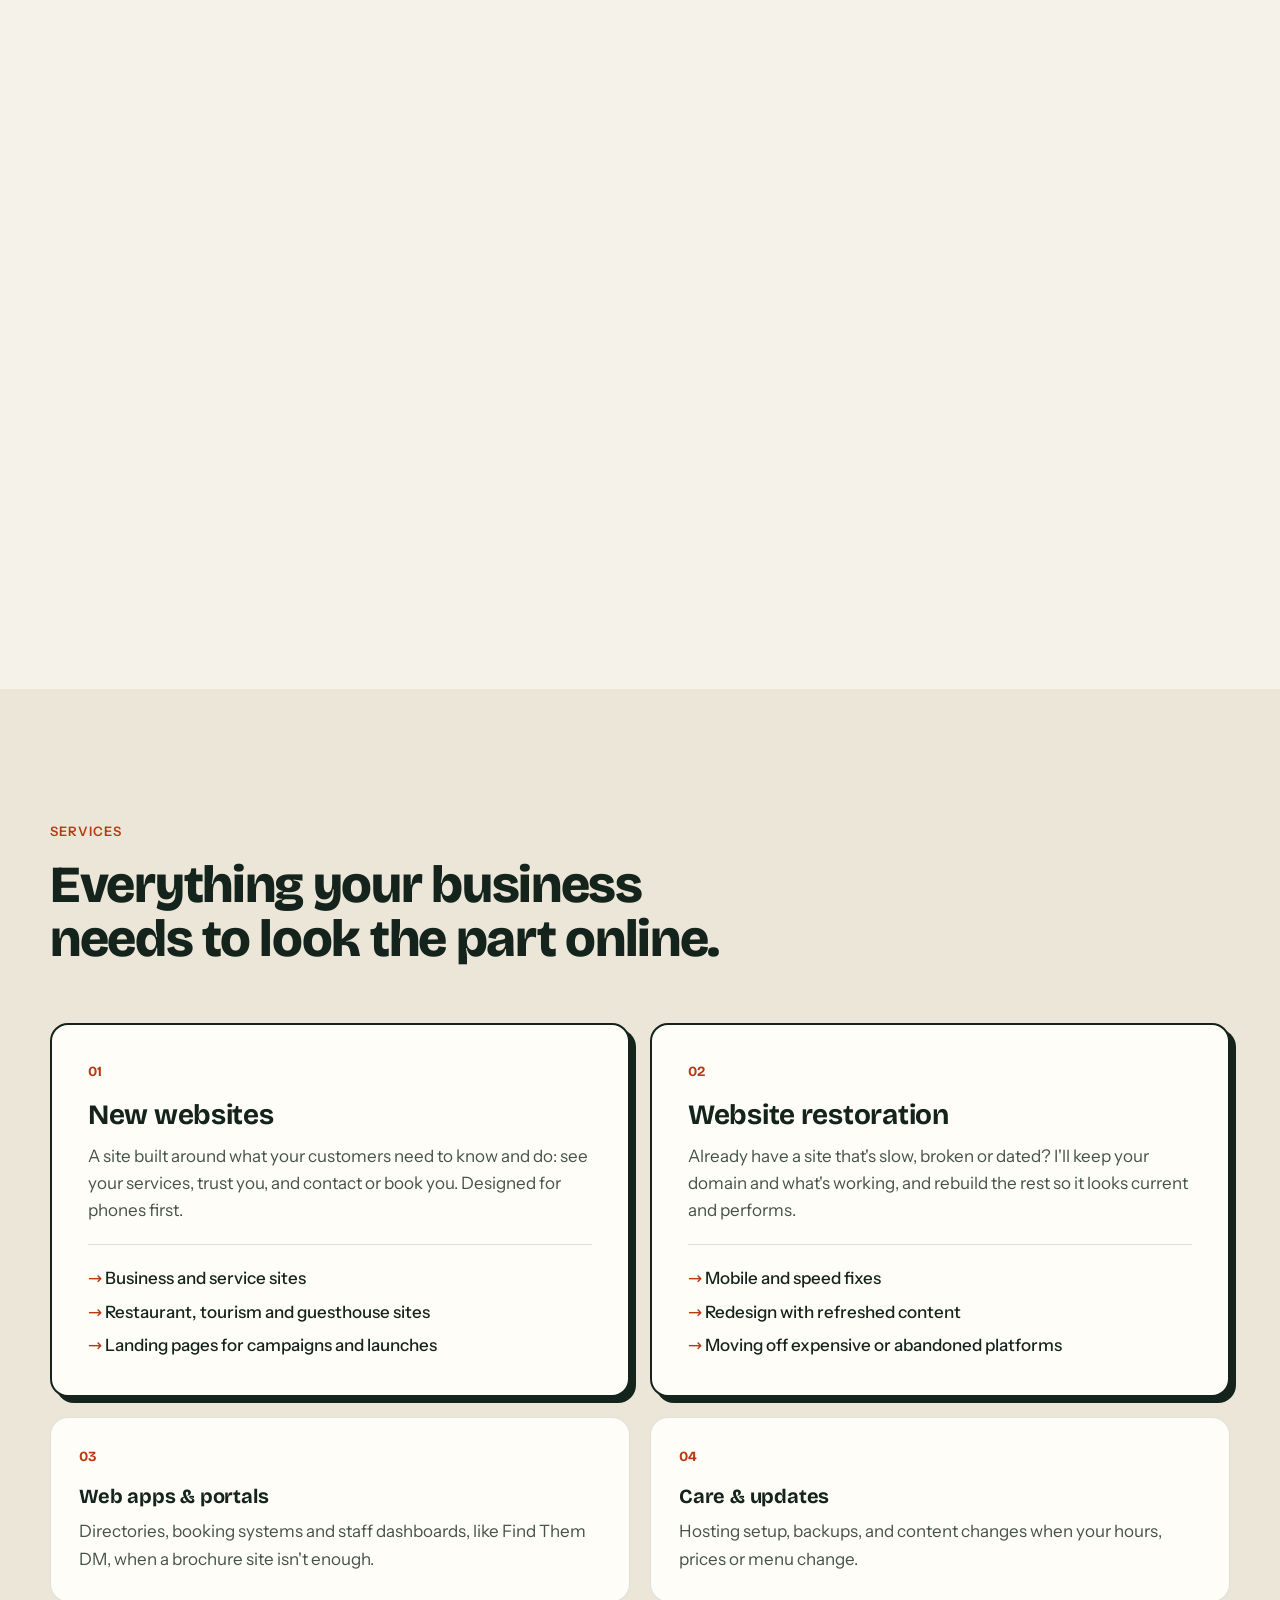
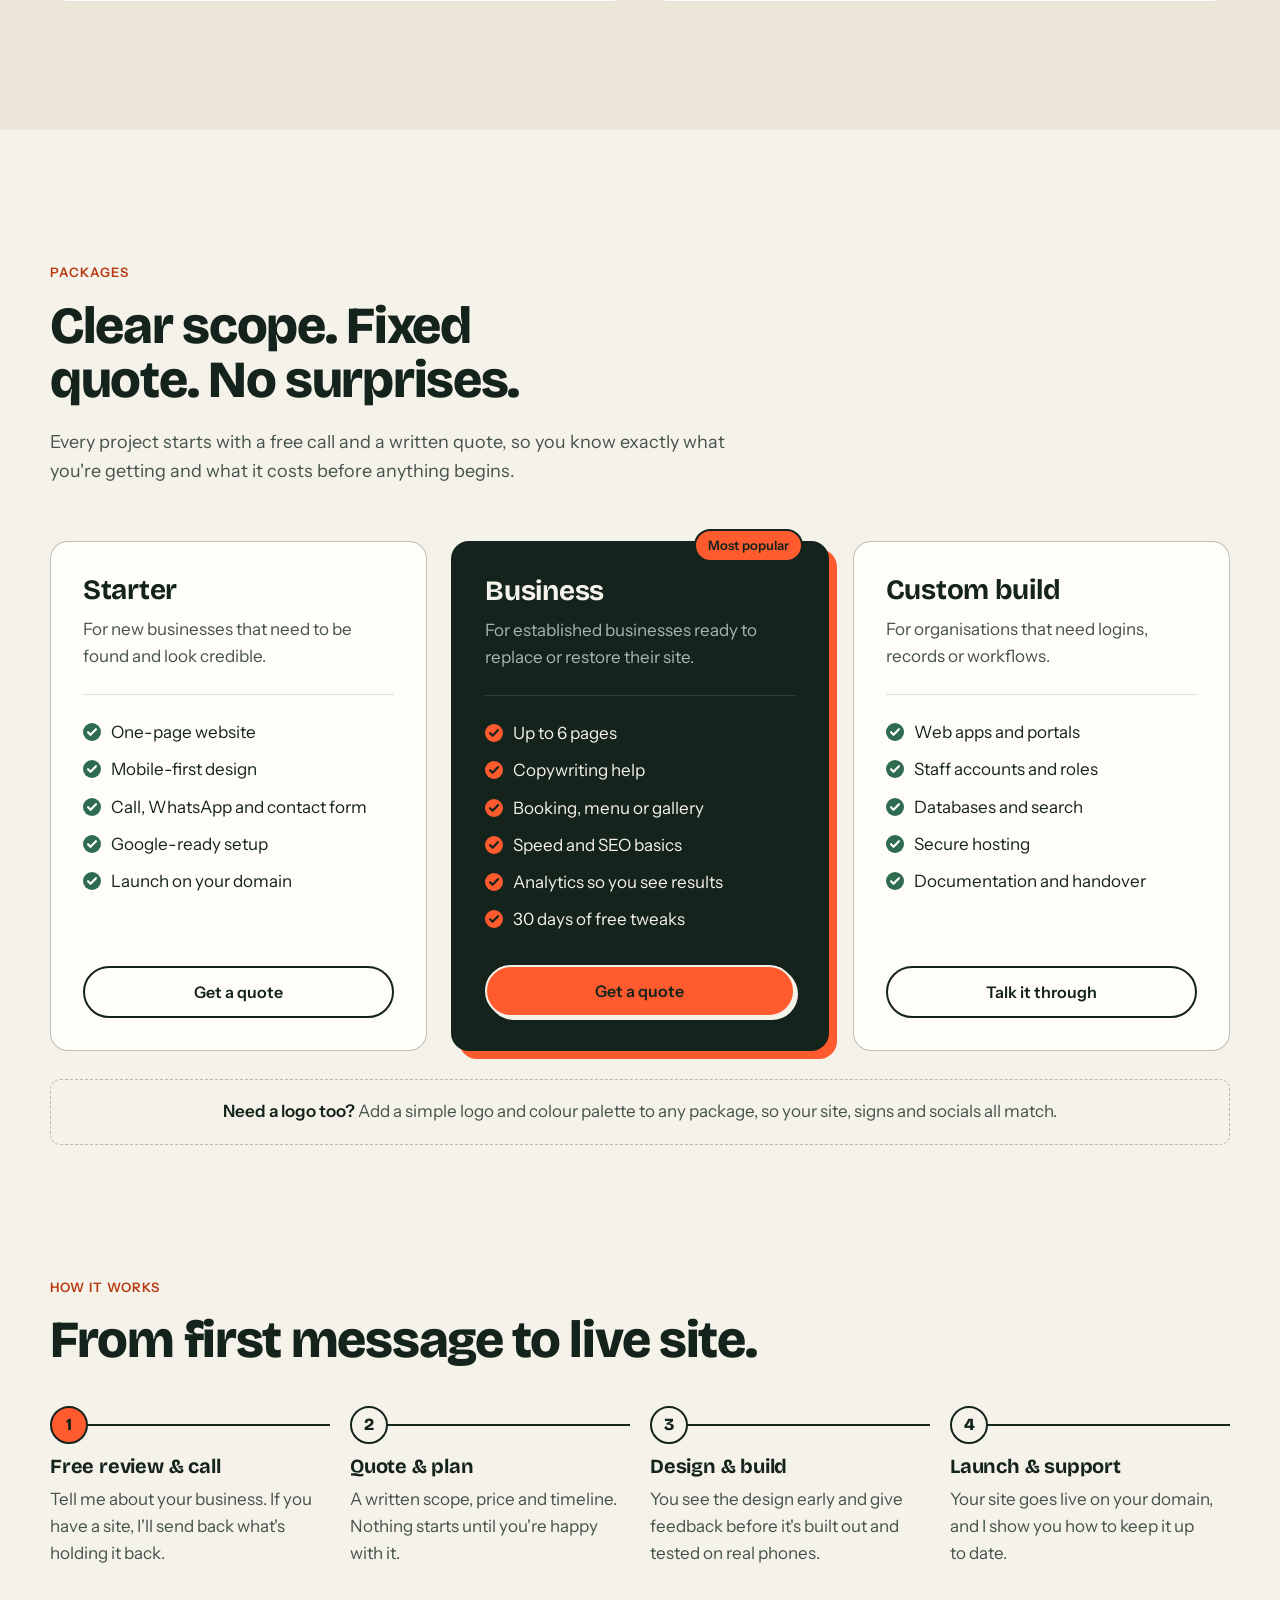
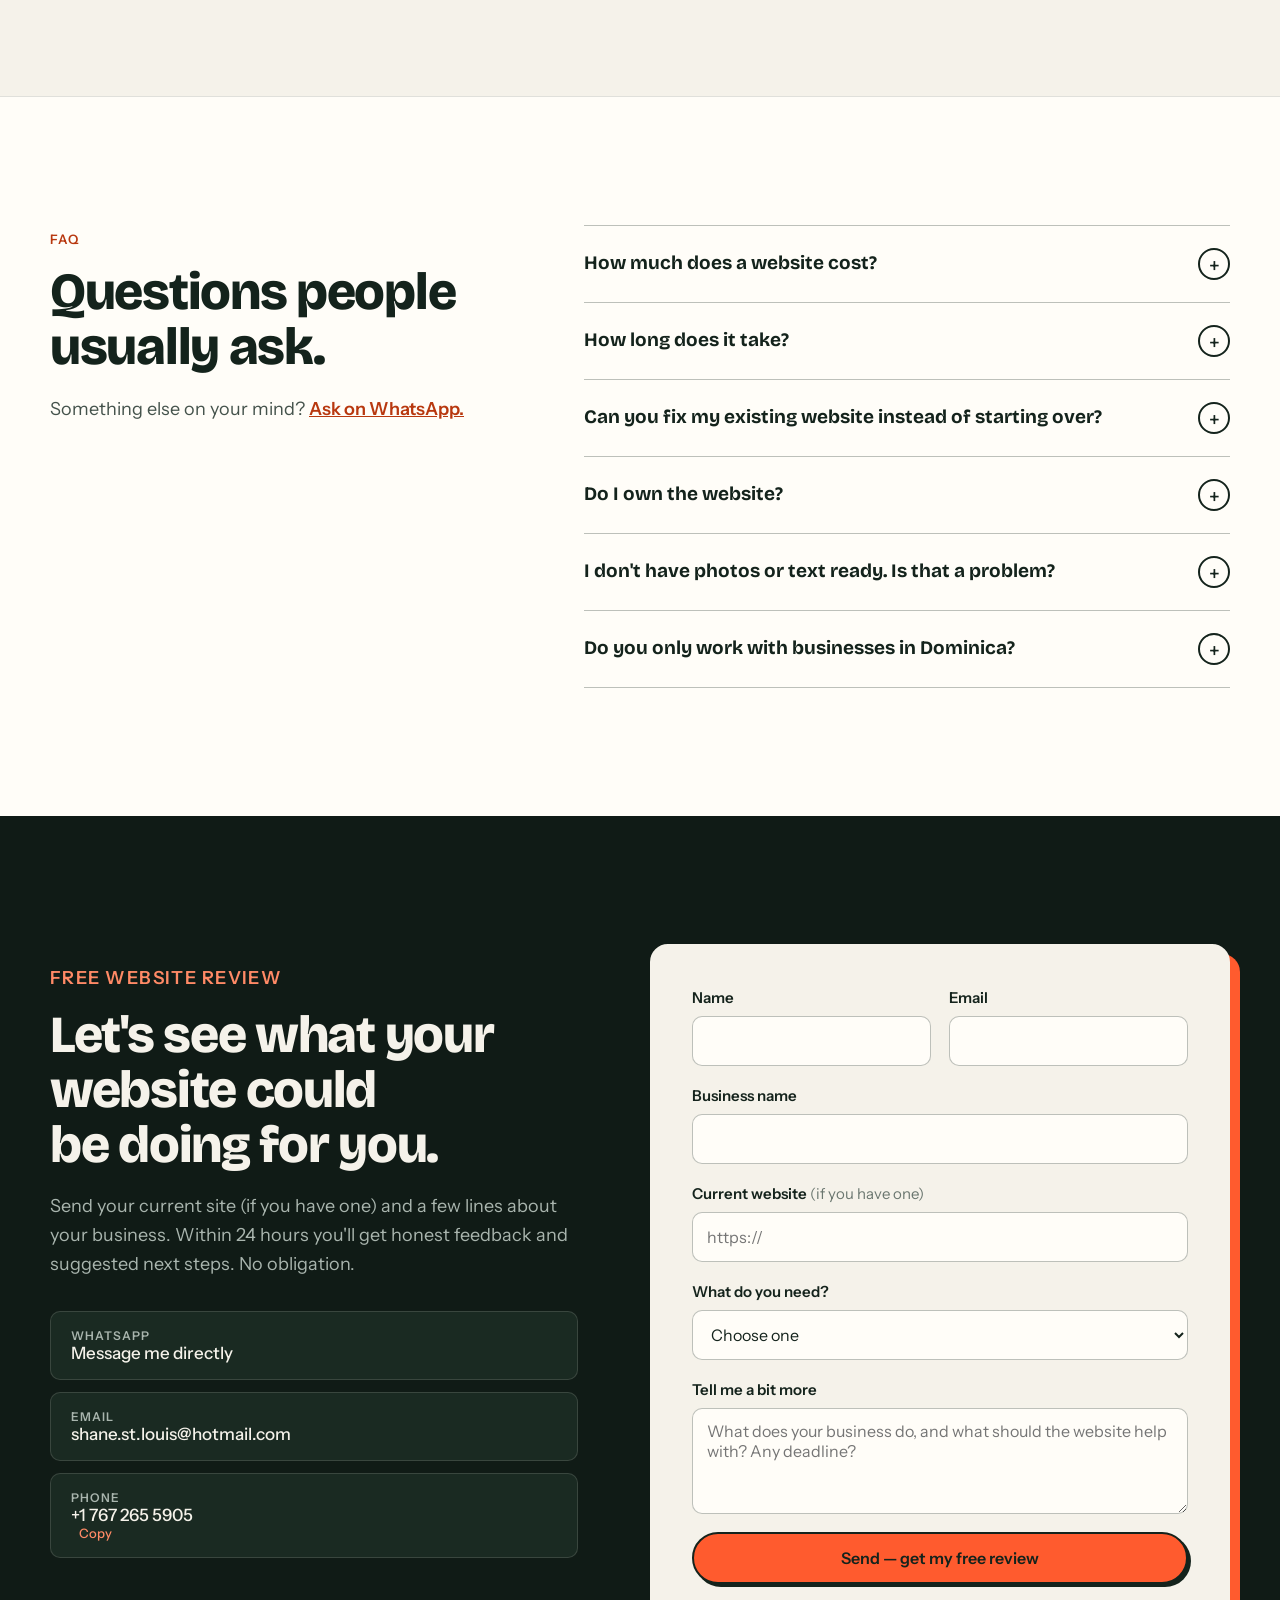
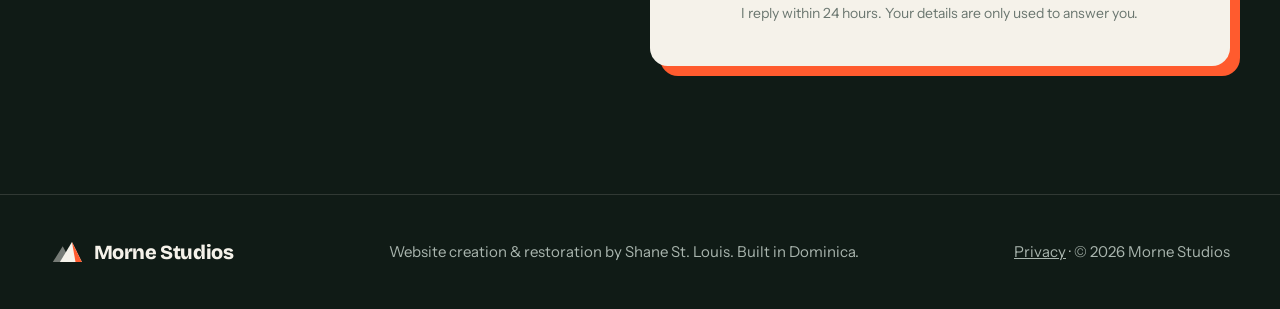
==== commit 5248776b: "Rename to Morne Studios and switch to mornestudios.com - Rename the brand from Morne Studio to Morne" ====
--- a/index.html
+++ b/index.html
@@ -3,22 +3,22 @@
   <head>
     <meta charset="UTF-8" />
     <meta name="viewport" content="width=device-width, initial-scale=1.0" />
-    <title>Morne Studio | Website Design & Restoration in Dominica</title>
+    <title>Morne Studios | Website Design & Restoration in Dominica</title>
     <meta
       name="description"
-      content="Morne Studio builds new websites and restores outdated ones for small businesses and organisations in Dominica and beyond. Mobile-first, fast, and built to bring in customers."
+      content="Morne Studios builds new websites and restores outdated ones for small businesses and organisations in Dominica and beyond. Mobile-first, fast, and built to bring in customers."
     />
     <meta name="theme-color" content="#14231c" />
     <meta property="og:type" content="website" />
-    <meta property="og:title" content="Morne Studio | Websites that win you customers" />
+    <meta property="og:title" content="Morne Studios | Websites that win you customers" />
     <meta
       property="og:description"
       content="New websites and website restorations for small businesses in Dominica and beyond. Free website review, fixed quotes, mobile-first builds."
     />
-    <meta property="og:url" content="https://shanest09.github.io/mornestudio/" />
-    <meta property="og:image" content="https://shanest09.github.io/mornestudio/assets/og.jpg" />
-    <meta name="twitter:image" content="https://shanest09.github.io/mornestudio/assets/og.jpg" />
-    <link rel="canonical" href="https://shanest09.github.io/mornestudio/" />
+    <meta property="og:url" content="https://mornestudios.com/" />
+    <meta property="og:image" content="https://mornestudios.com/assets/og.jpg" />
+    <meta name="twitter:image" content="https://mornestudios.com/assets/og.jpg" />
+    <link rel="canonical" href="https://mornestudios.com/" />
     <meta name="twitter:card" content="summary_large_image" />
     <link rel="icon" type="image/svg+xml" href="favicon.svg" />
     <link rel="preload" href="assets/fonts/bricolage-grotesque-latin.woff2" as="font" type="font/woff2" crossorigin />
@@ -52,13 +52,13 @@
       {
         "@context": "https://schema.org",
         "@type": "ProfessionalService",
-        "name": "Morne Studio",
+        "name": "Morne Studios",
         "description": "Website creation and website restoration for small businesses and organisations.",
         "email": "shane.st.louis@hotmail.com",
         "telephone": "+1-767-265-5905",
         "areaServed": ["Dominica", "Caribbean"],
-        "url": "https://shanest09.github.io/mornestudio/",
-        "image": "https://shanest09.github.io/mornestudio/assets/og.jpg",
+        "url": "https://mornestudios.com/",
+        "image": "https://mornestudios.com/assets/og.jpg",
         "founder": { "@type": "Person", "name": "Shane St. Louis" }
       }
     </script>
@@ -69,13 +69,13 @@
 
     <header class="site-header" data-header>
       <div class="wrap header-inner">
-        <a class="brand" href="#top" aria-label="Morne Studio home">
+        <a class="brand" href="#top" aria-label="Morne Studios home">
           <svg class="brand-mark" viewBox="0 0 48 48" aria-hidden="true">
             <path d="M4 38L18 16L30 38H4Z" fill="currentColor" opacity=".45" />
             <path d="M14 38L31 10L45 38H14Z" fill="currentColor" />
             <path d="M31 10L36 38H45L31 10Z" fill="var(--accent)" />
           </svg>
-          <span>Morne Studio</span>
+          <span>Morne Studios</span>
         </a>
 
         <button class="nav-toggle" type="button" aria-expanded="false" aria-controls="mainNav">
@@ -600,9 +600,9 @@
             method="POST"
             referrerpolicy="unsafe-url"
           >
-            <input type="hidden" name="_subject" value="New project inquiry from Morne Studio" />
+            <input type="hidden" name="_subject" value="New project inquiry from Morne Studios" />
             <input type="hidden" name="_template" value="table" />
-            <input type="hidden" name="_next" value="https://shanest09.github.io/mornestudio/thanks.html?sent=1" />
+            <input type="hidden" name="_next" value="https://mornestudios.com/thanks.html?sent=1" />
             <input type="text" name="_honey" class="sr-only" tabindex="-1" autocomplete="off" aria-hidden="true" />
 
             <div class="field-row">
@@ -654,10 +654,10 @@
             <path d="M14 38L31 10L45 38H14Z" fill="currentColor" />
             <path d="M31 10L36 38H45L31 10Z" fill="var(--accent)" />
           </svg>
-          <span>Morne Studio</span>
+          <span>Morne Studios</span>
         </a>
         <p>Website creation &amp; restoration by Shane St. Louis. Built in Dominica.</p>
-        <p class="footer-links"><a href="privacy.html">Privacy</a> · © <span data-year>2026</span> Morne Studio</p>
+        <p class="footer-links"><a href="privacy.html">Privacy</a> · © <span data-year>2026</span> Morne Studios</p>
       </div>
     </footer>
 
--- a/styles.css
+++ b/styles.css
@@ -45,7 +45,7 @@
 }
 
 /* ==========================================================================
-   Morne Studio
+   Morne Studios
    ========================================================================== */
 
 :root {
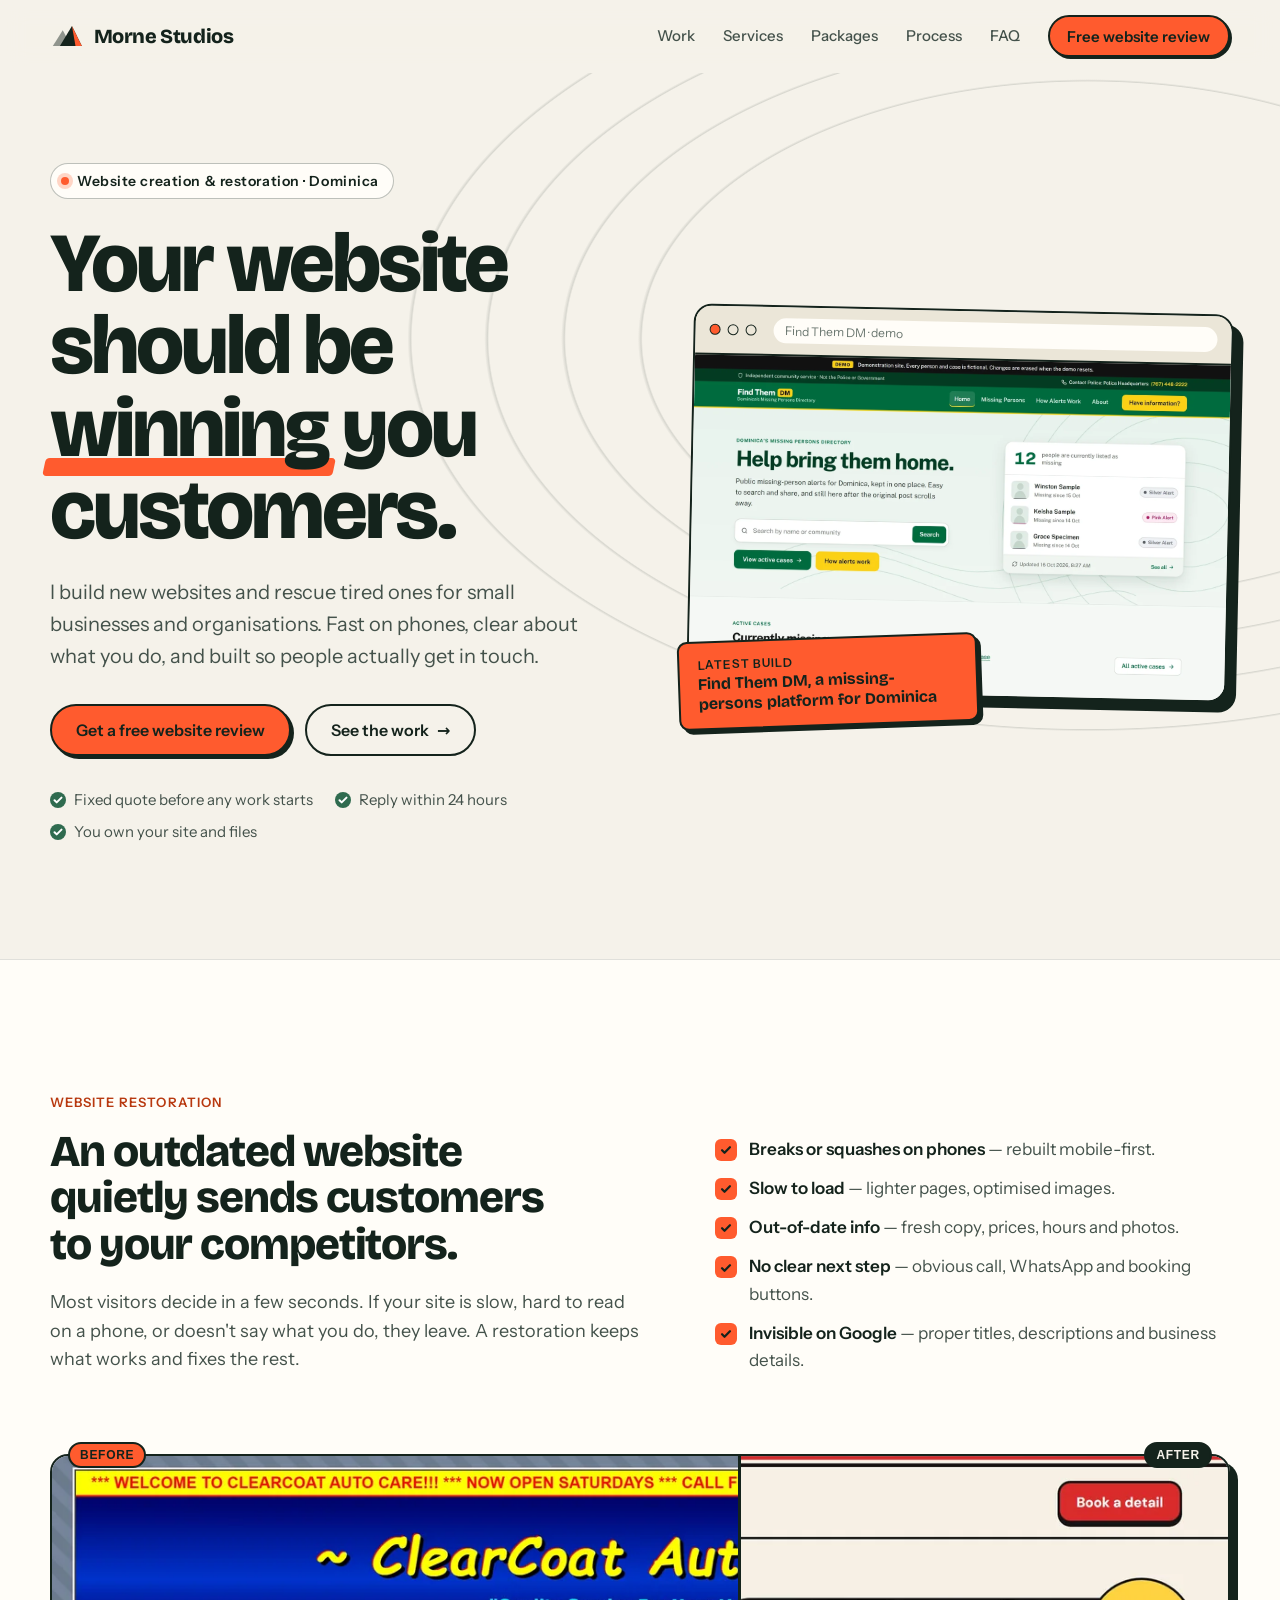
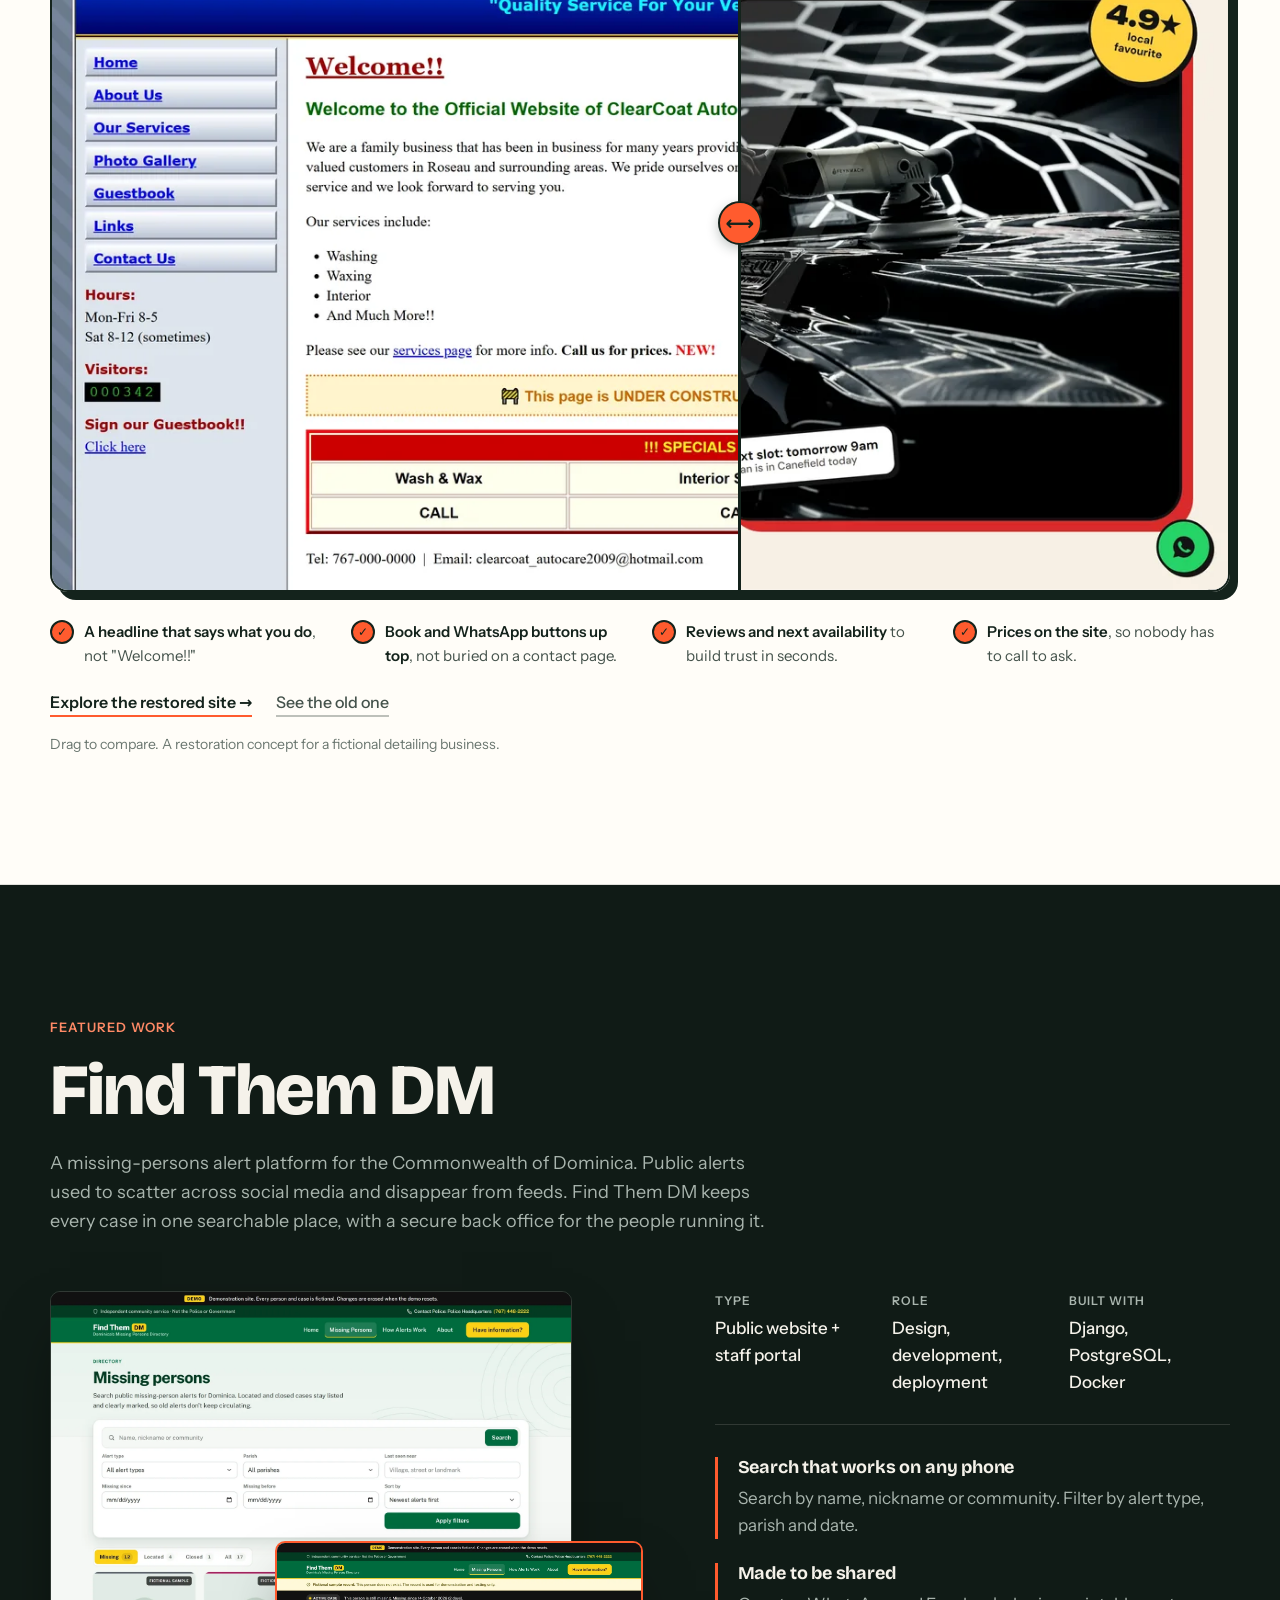
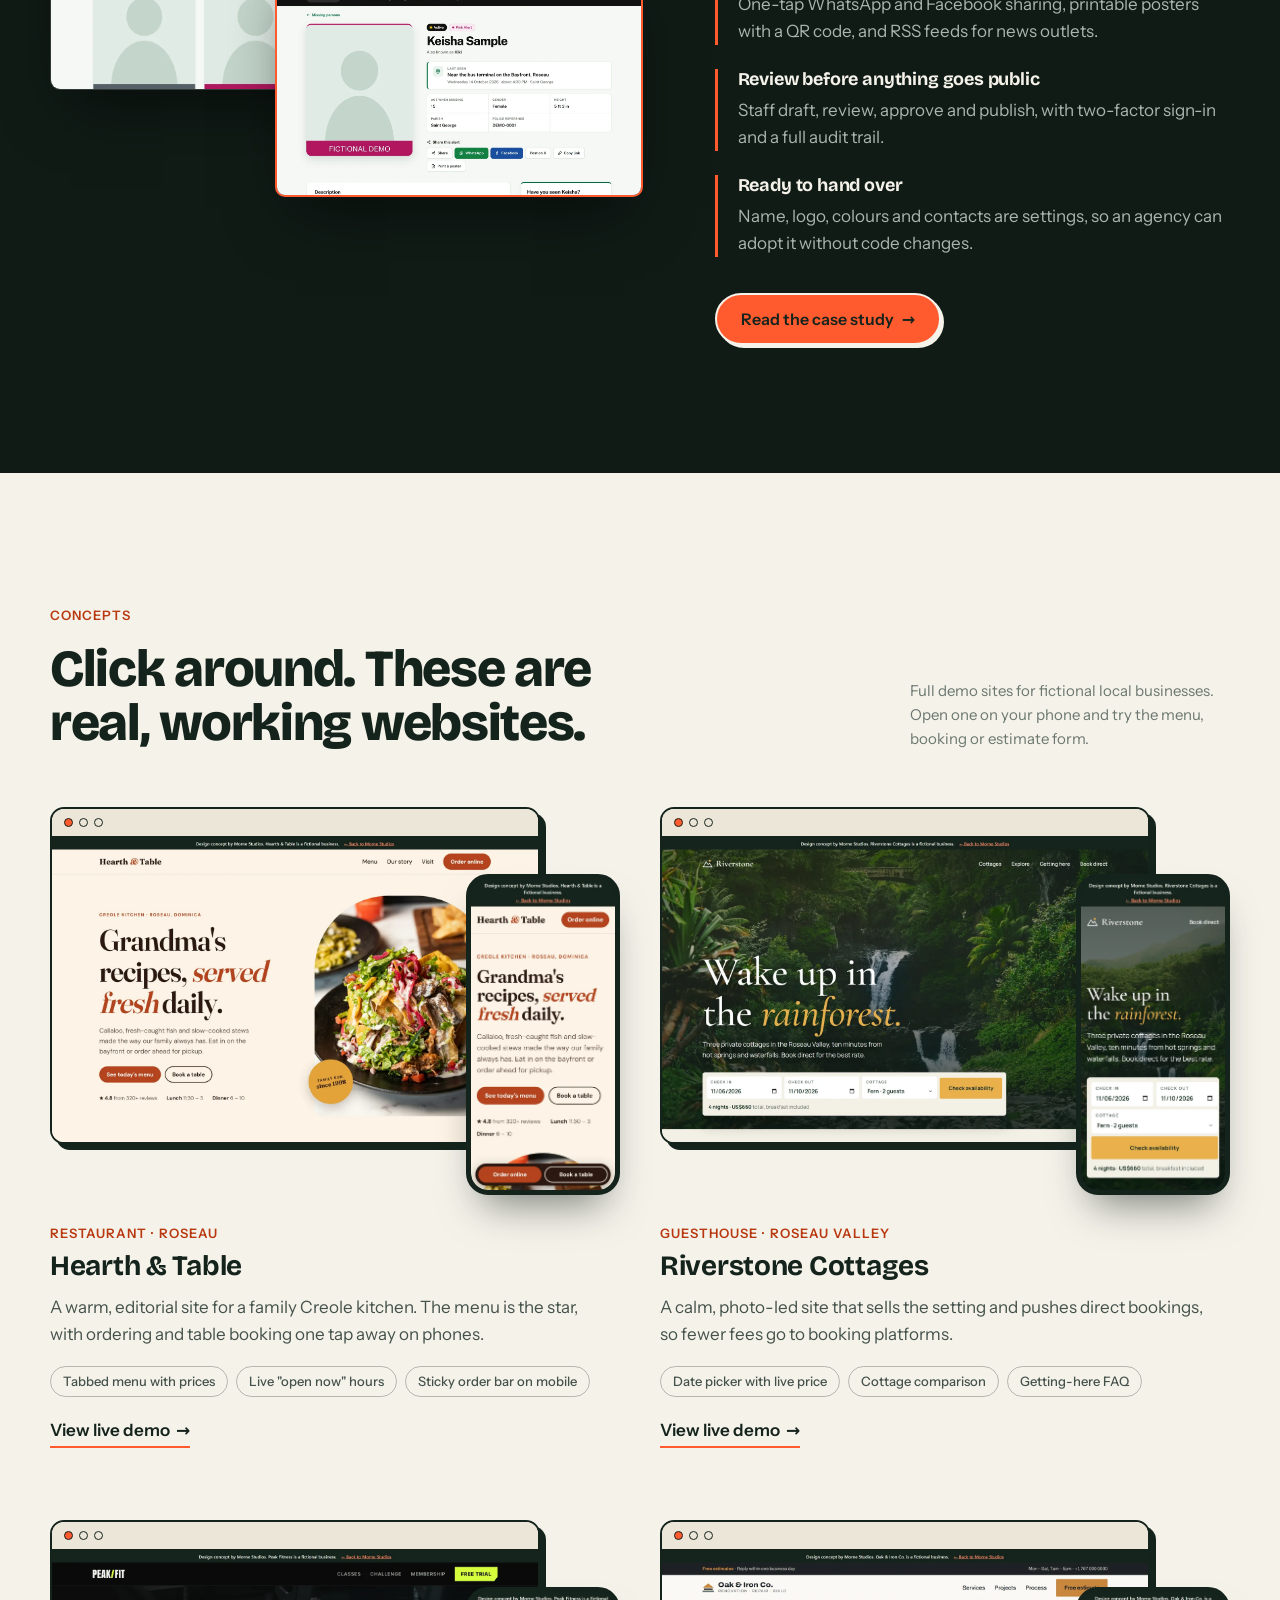
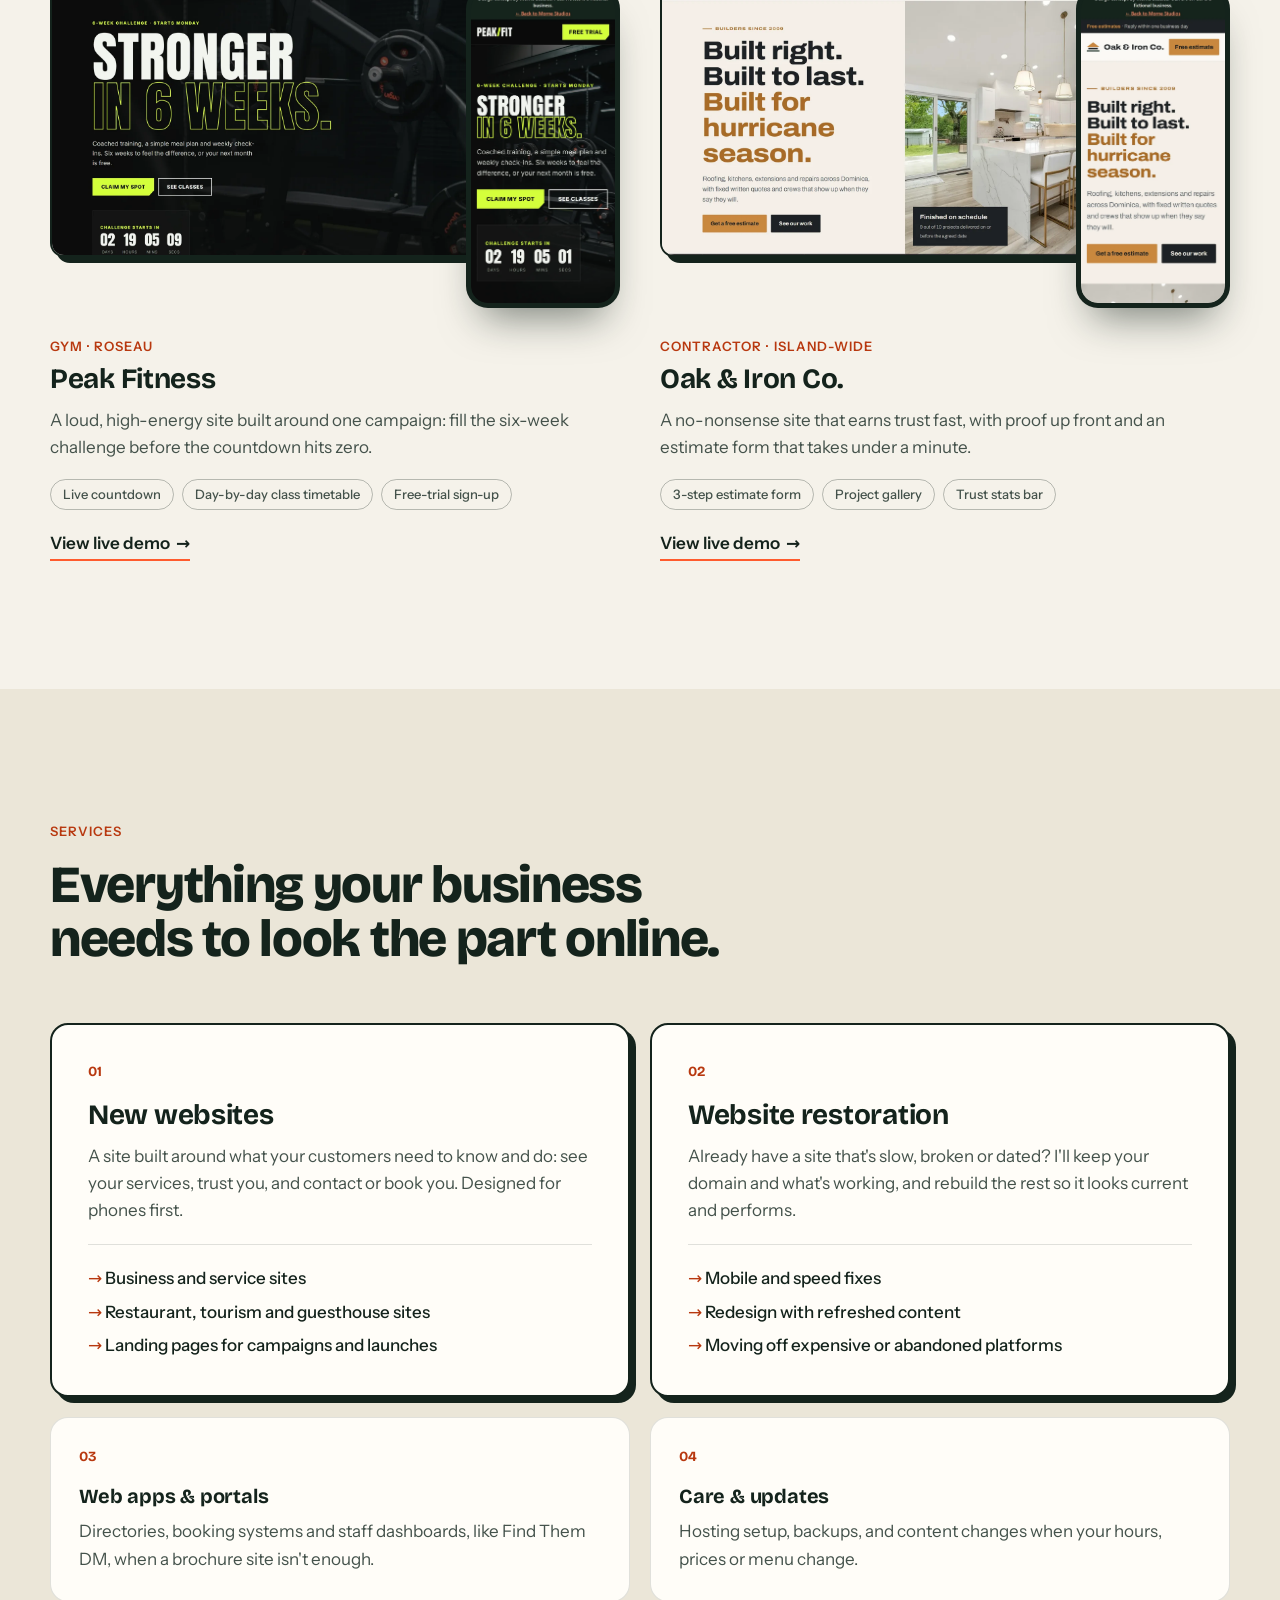
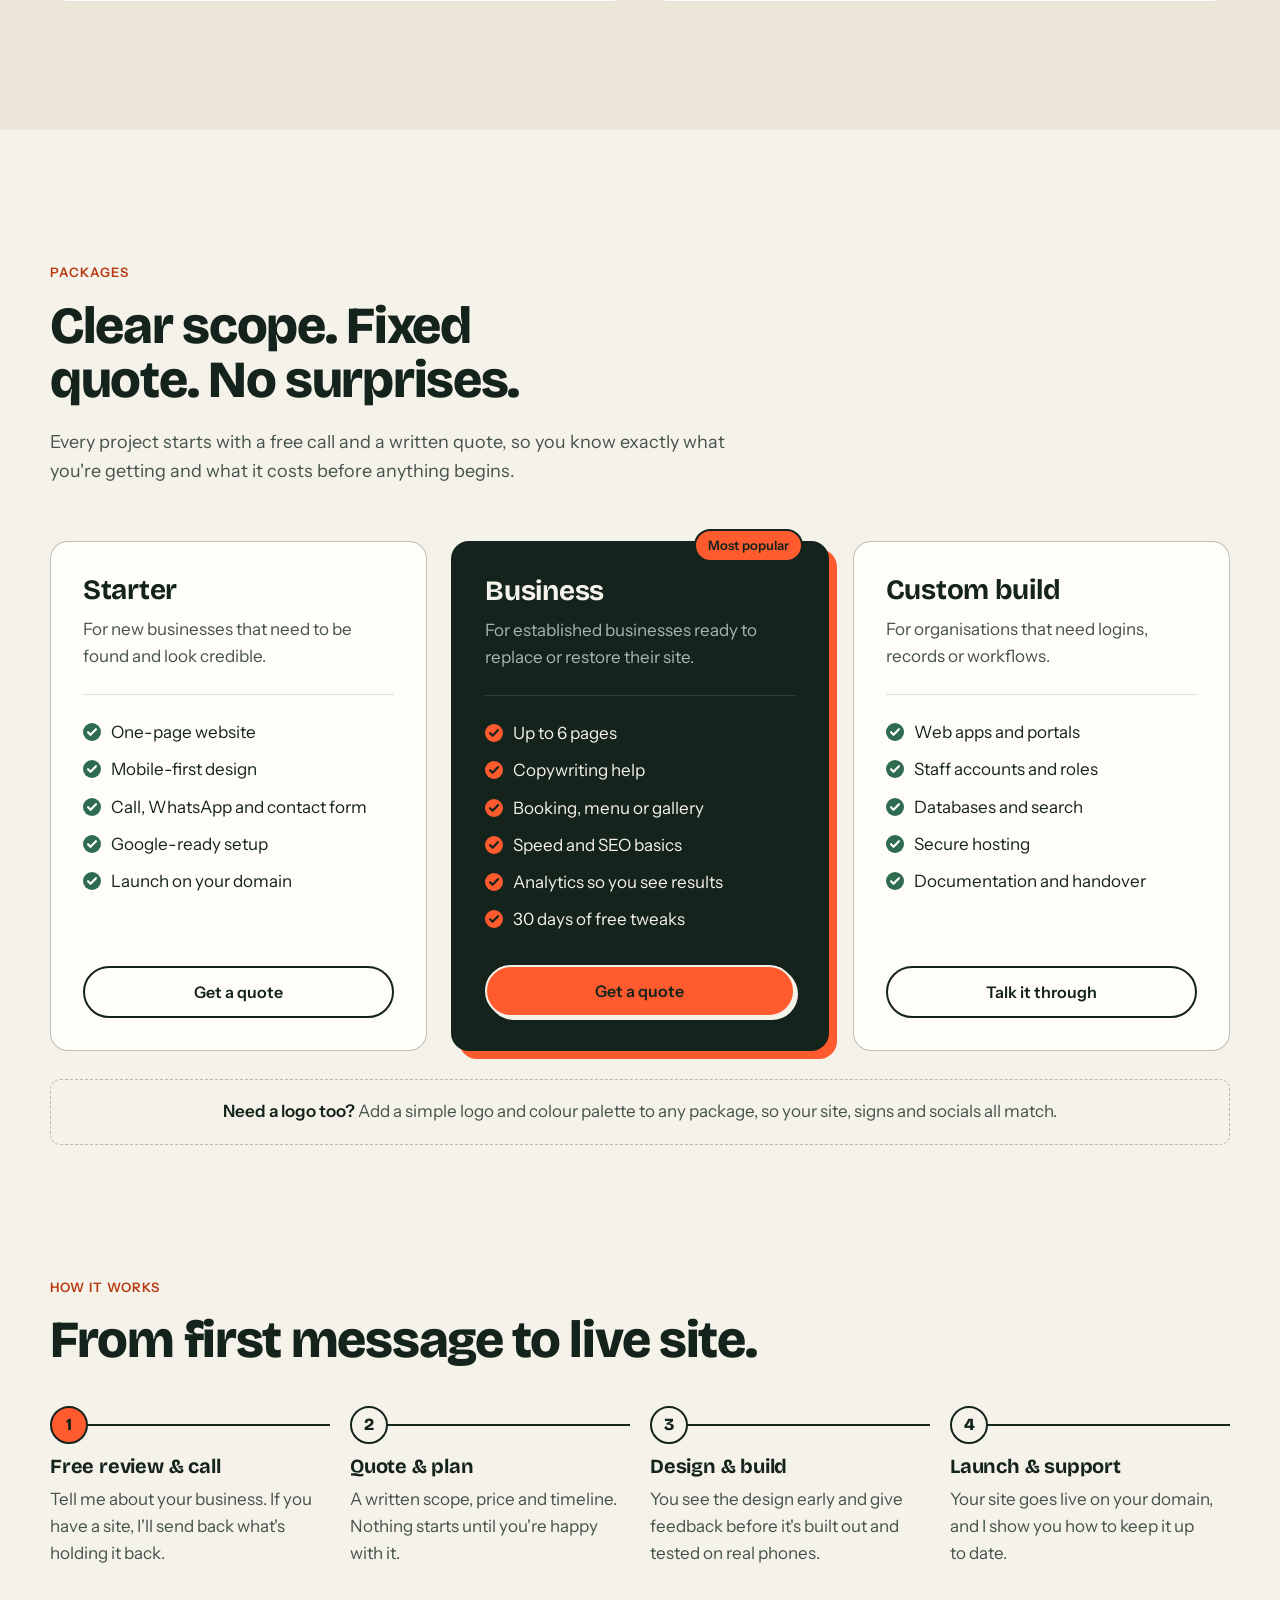
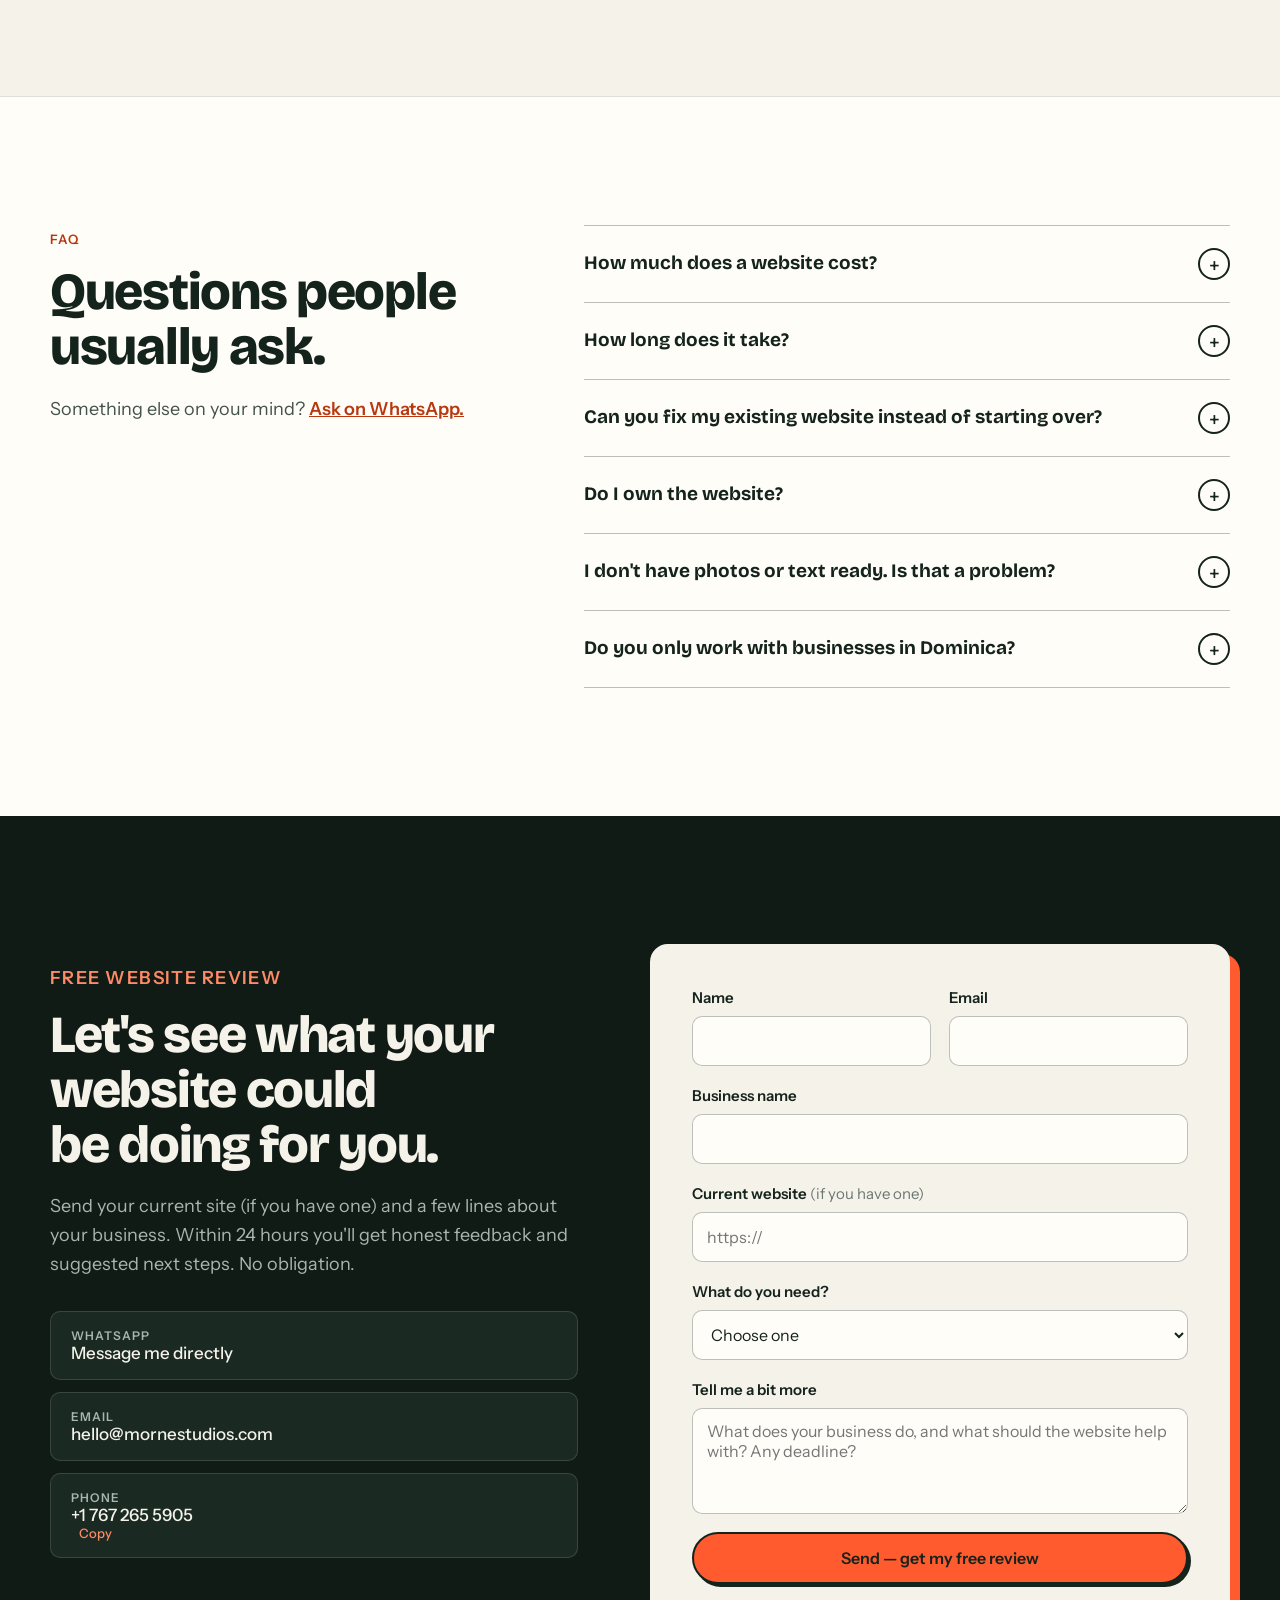
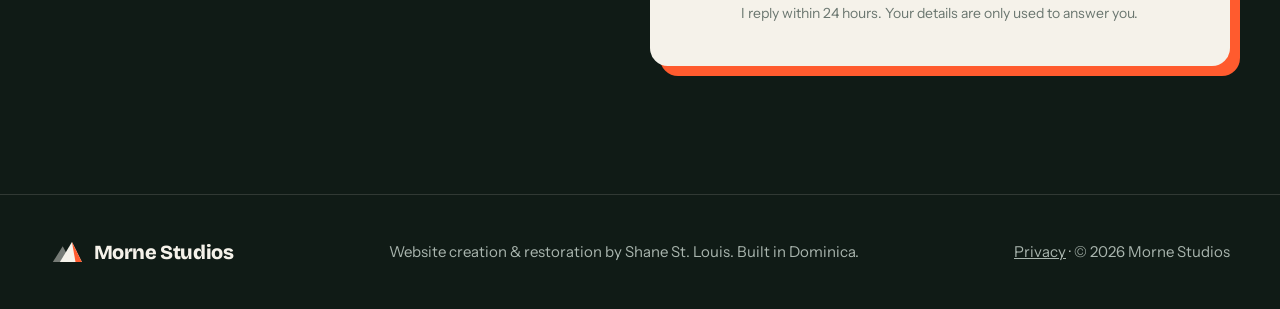
==== commit ca46d911: "Use hello@mornestudios.com for contact and the enquiry form - Point the contact form, email link and" ====
--- a/index.html
+++ b/index.html
@@ -54,7 +54,7 @@
         "@type": "ProfessionalService",
         "name": "Morne Studios",
         "description": "Website creation and website restoration for small businesses and organisations.",
-        "email": "shane.st.louis@hotmail.com",
+        "email": "hello@mornestudios.com",
         "telephone": "+1-767-265-5905",
         "areaServed": ["Dominica", "Caribbean"],
         "url": "https://mornestudios.com/",
@@ -580,9 +580,9 @@
                 </a>
               </li>
               <li>
-                <a href="mailto:shane.st.louis@hotmail.com">
+                <a href="mailto:hello@mornestudios.com">
                   <span class="contact-label">Email</span>
-                  shane.st.louis@hotmail.com
+                  hello@mornestudios.com
                 </a>
               </li>
               <li>
@@ -596,7 +596,7 @@
 
           <form
             class="contact-form"
-            action="https://formsubmit.co/shane.st.louis@hotmail.com"
+            action="https://formsubmit.co/hello@mornestudios.com"
             method="POST"
             referrerpolicy="unsafe-url"
           >
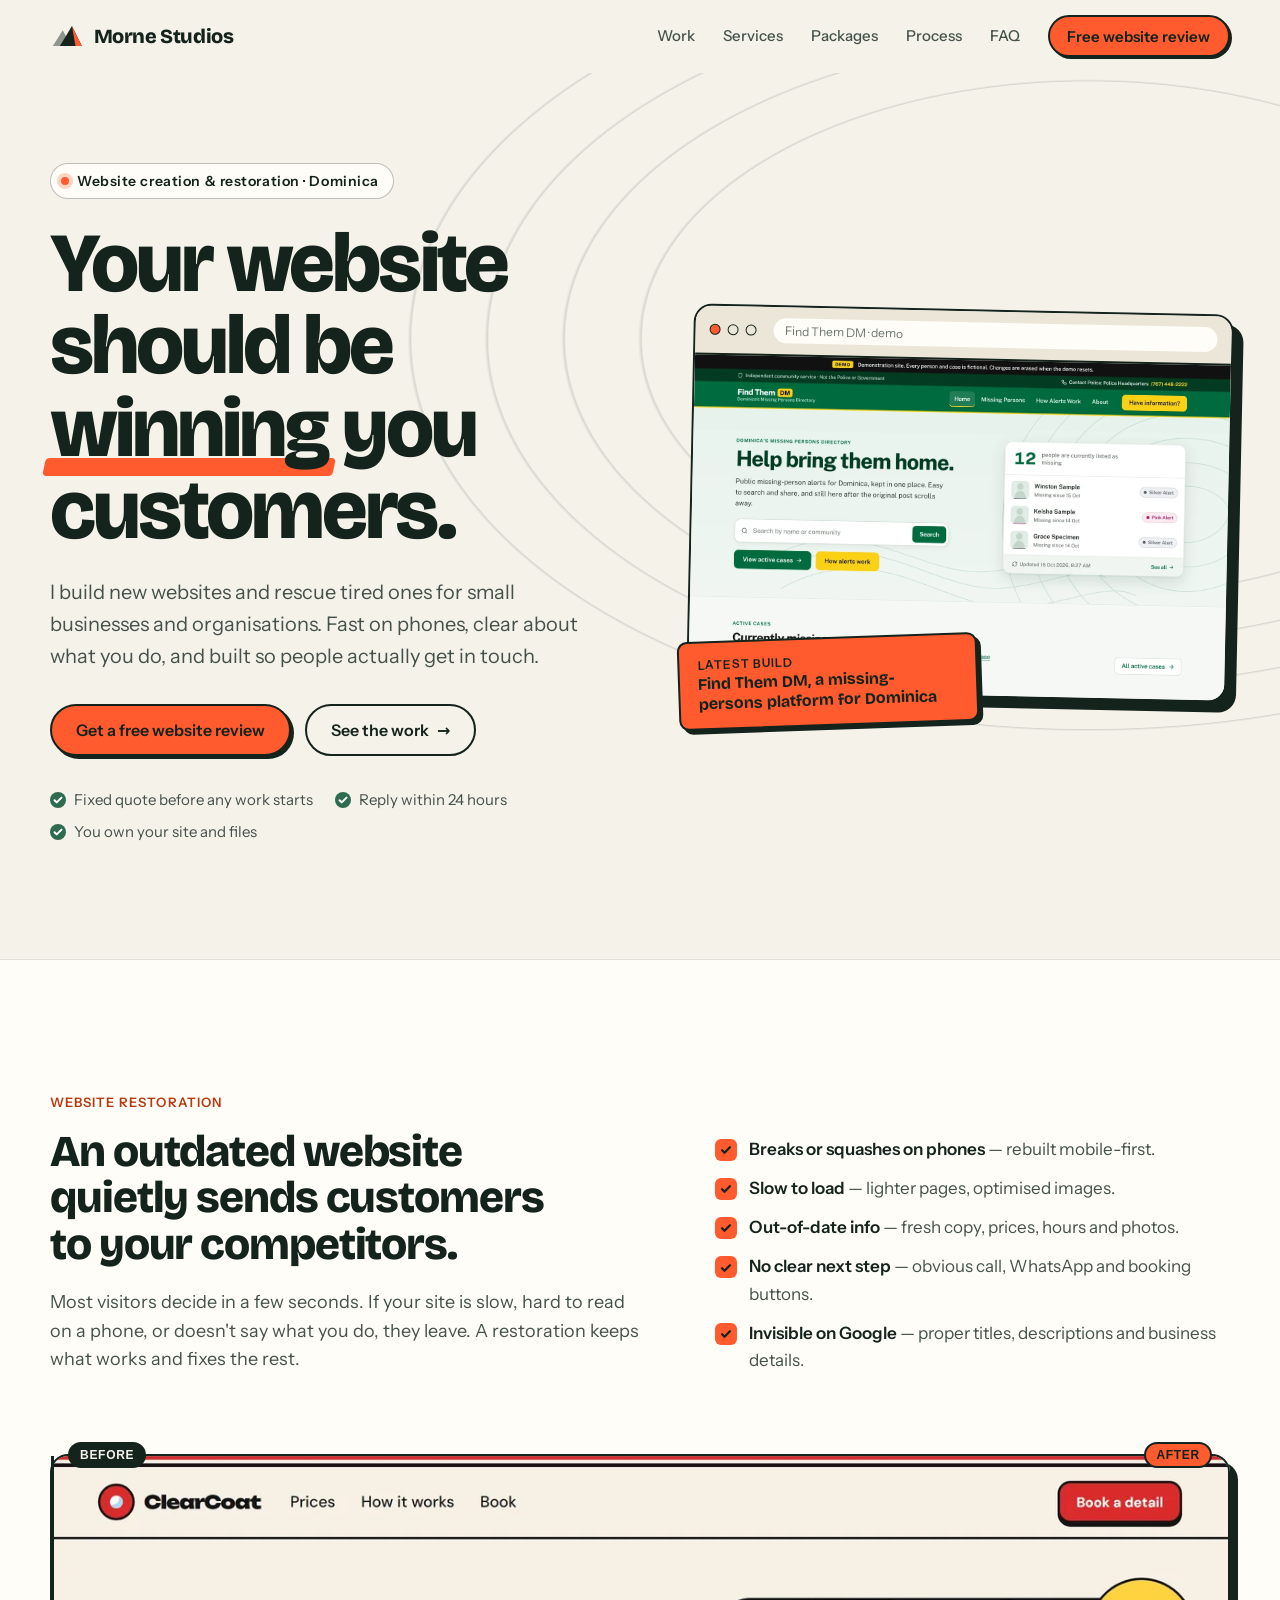
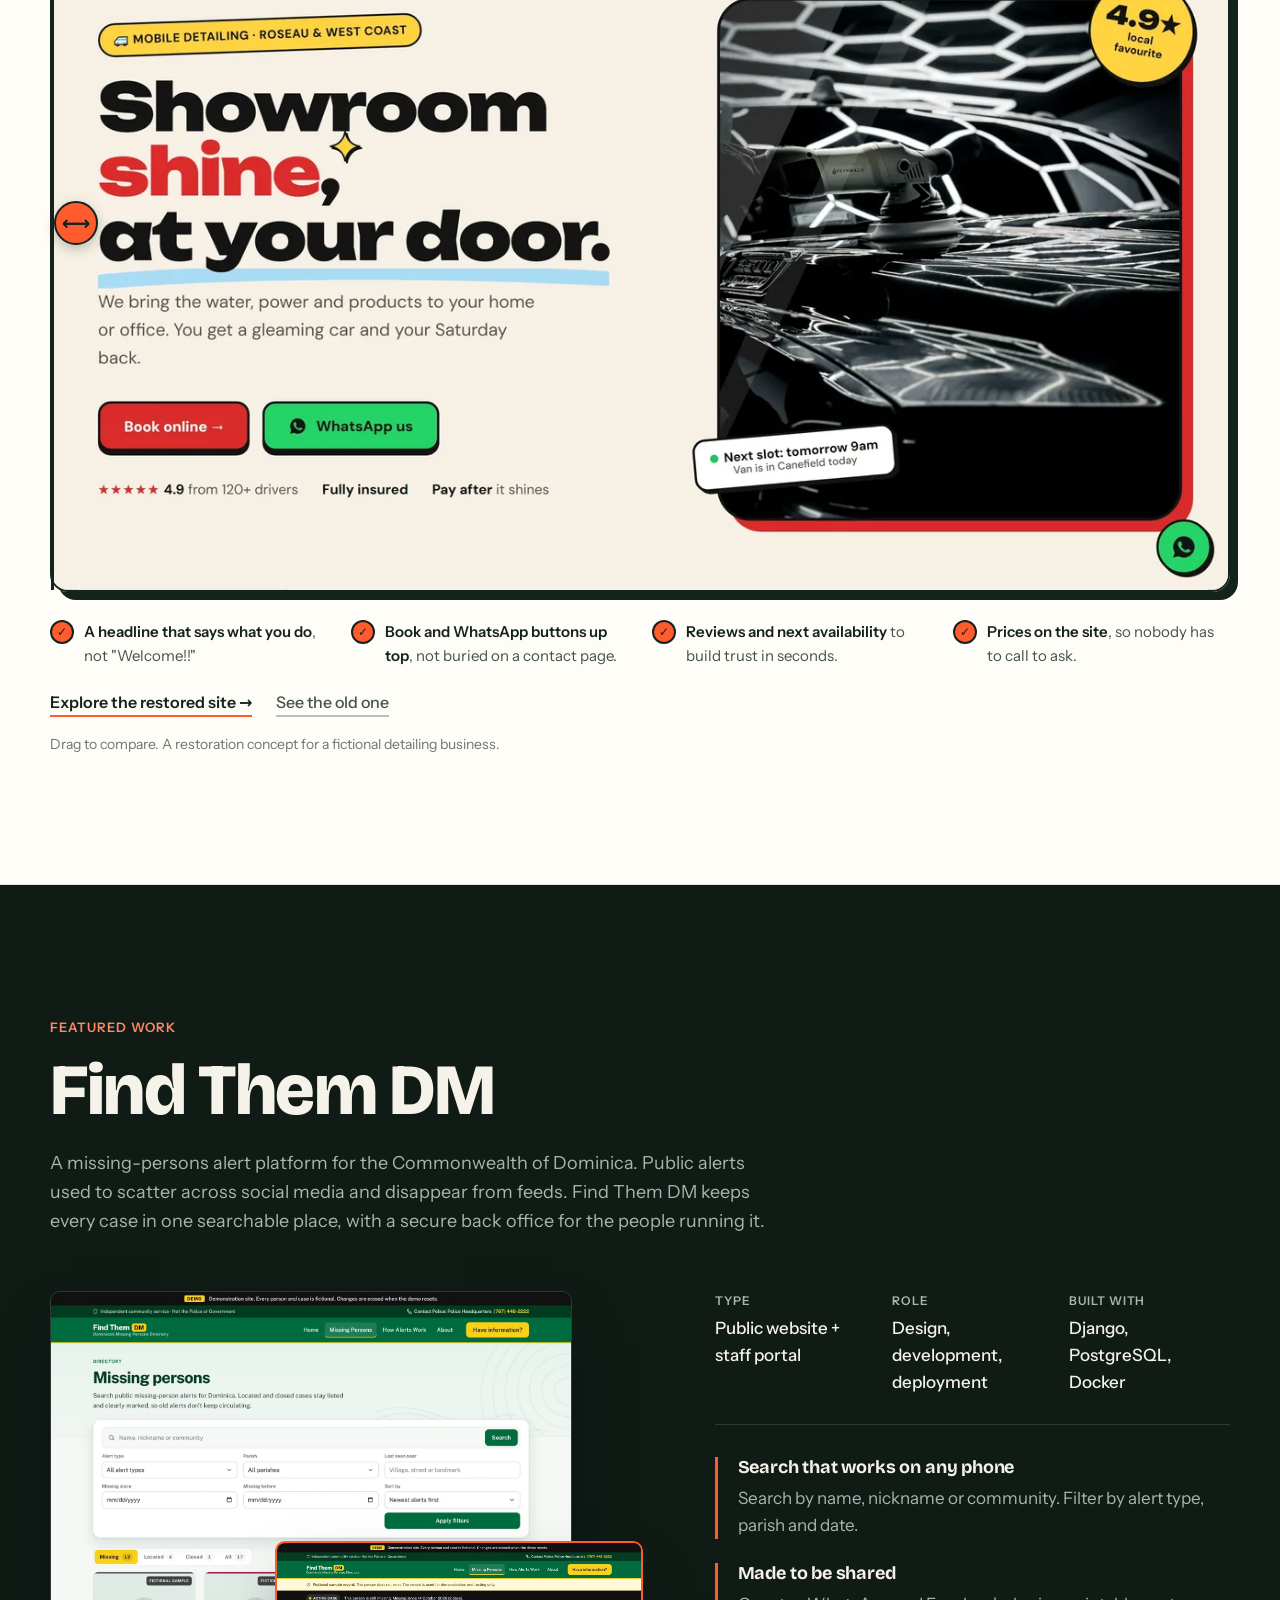
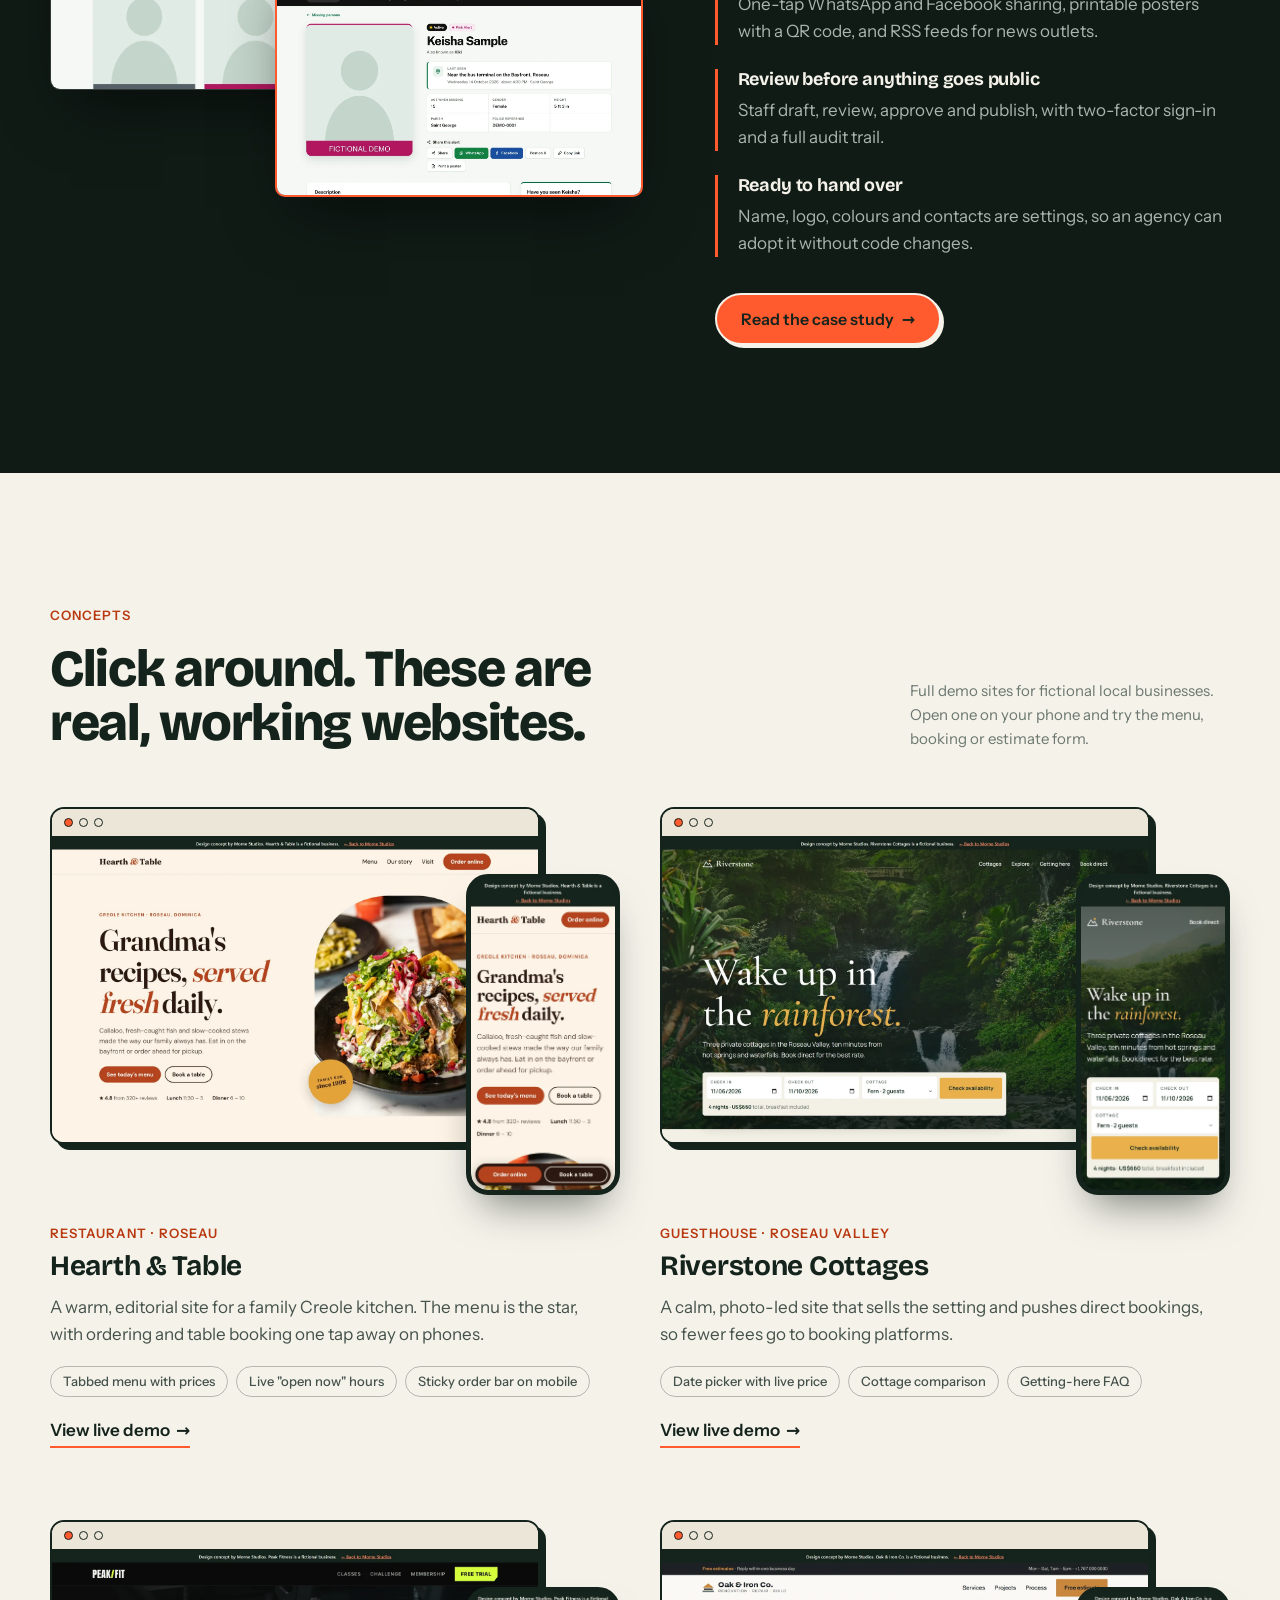
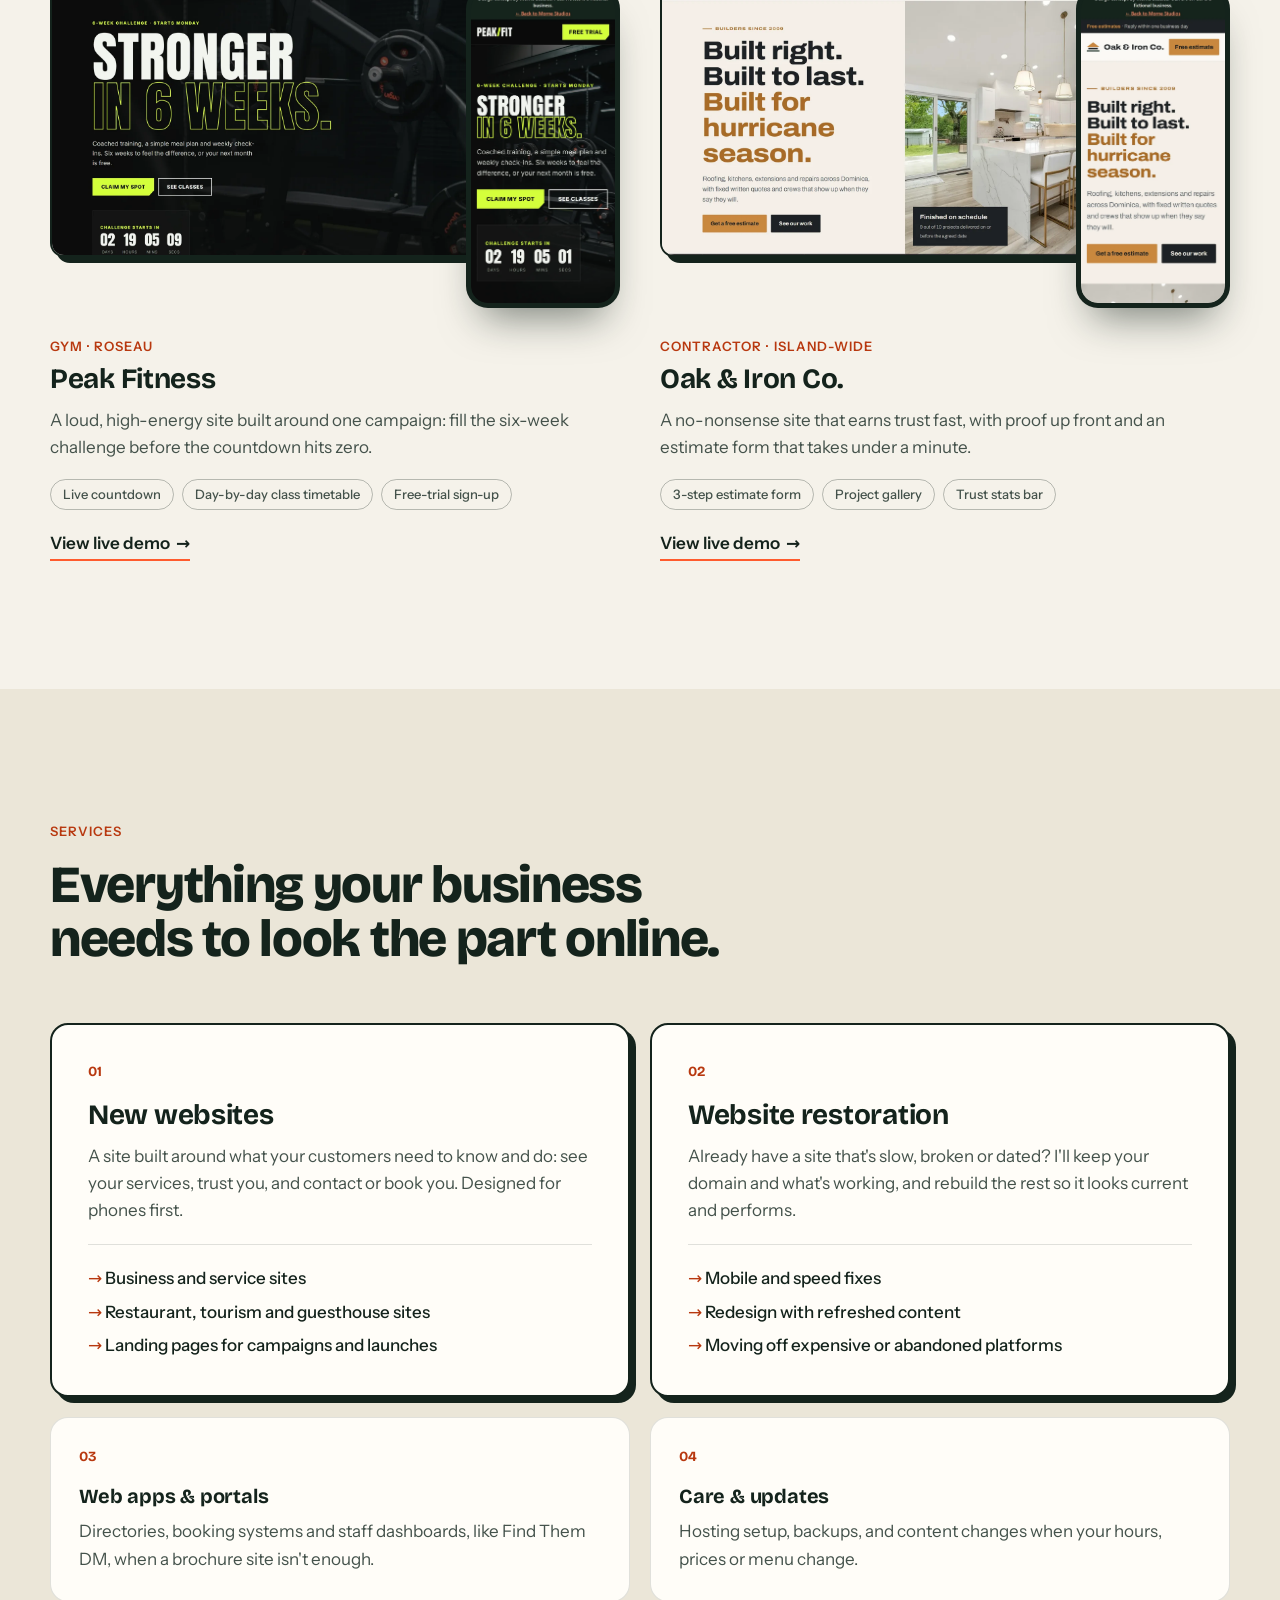
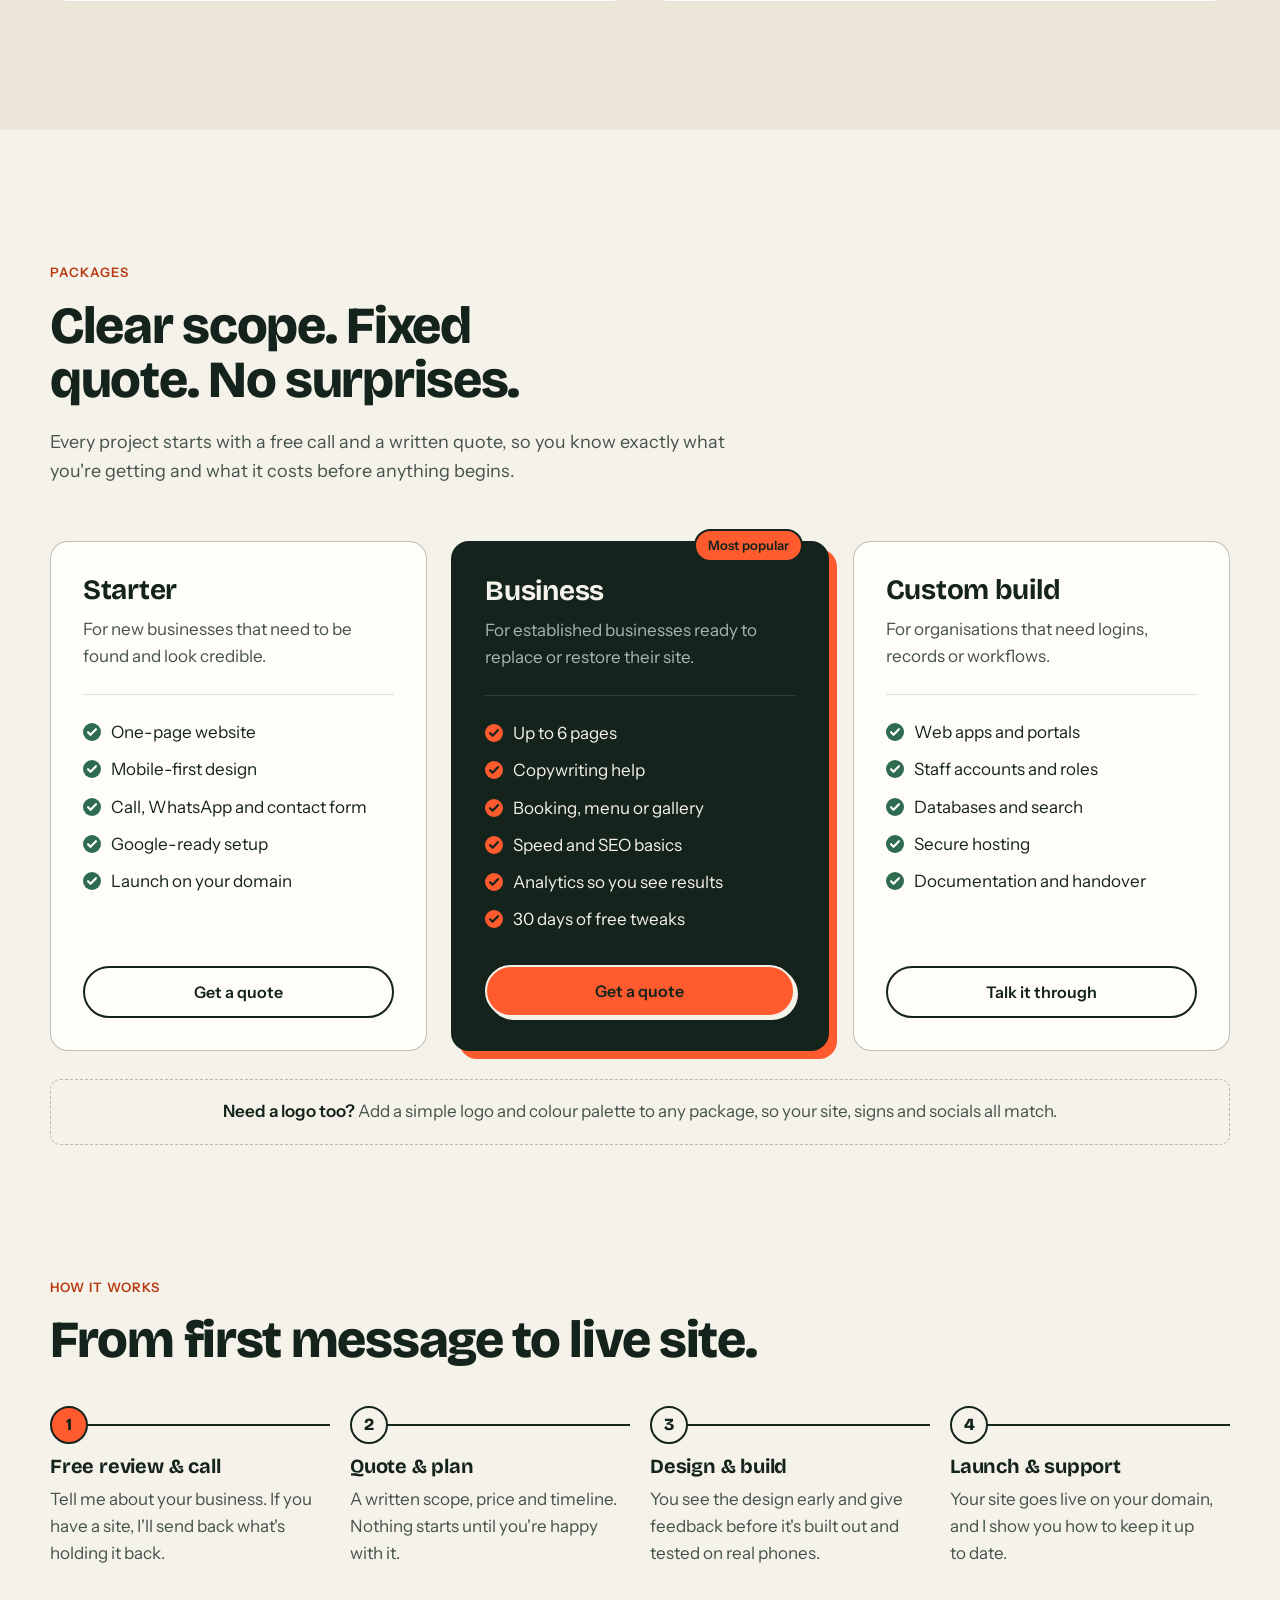
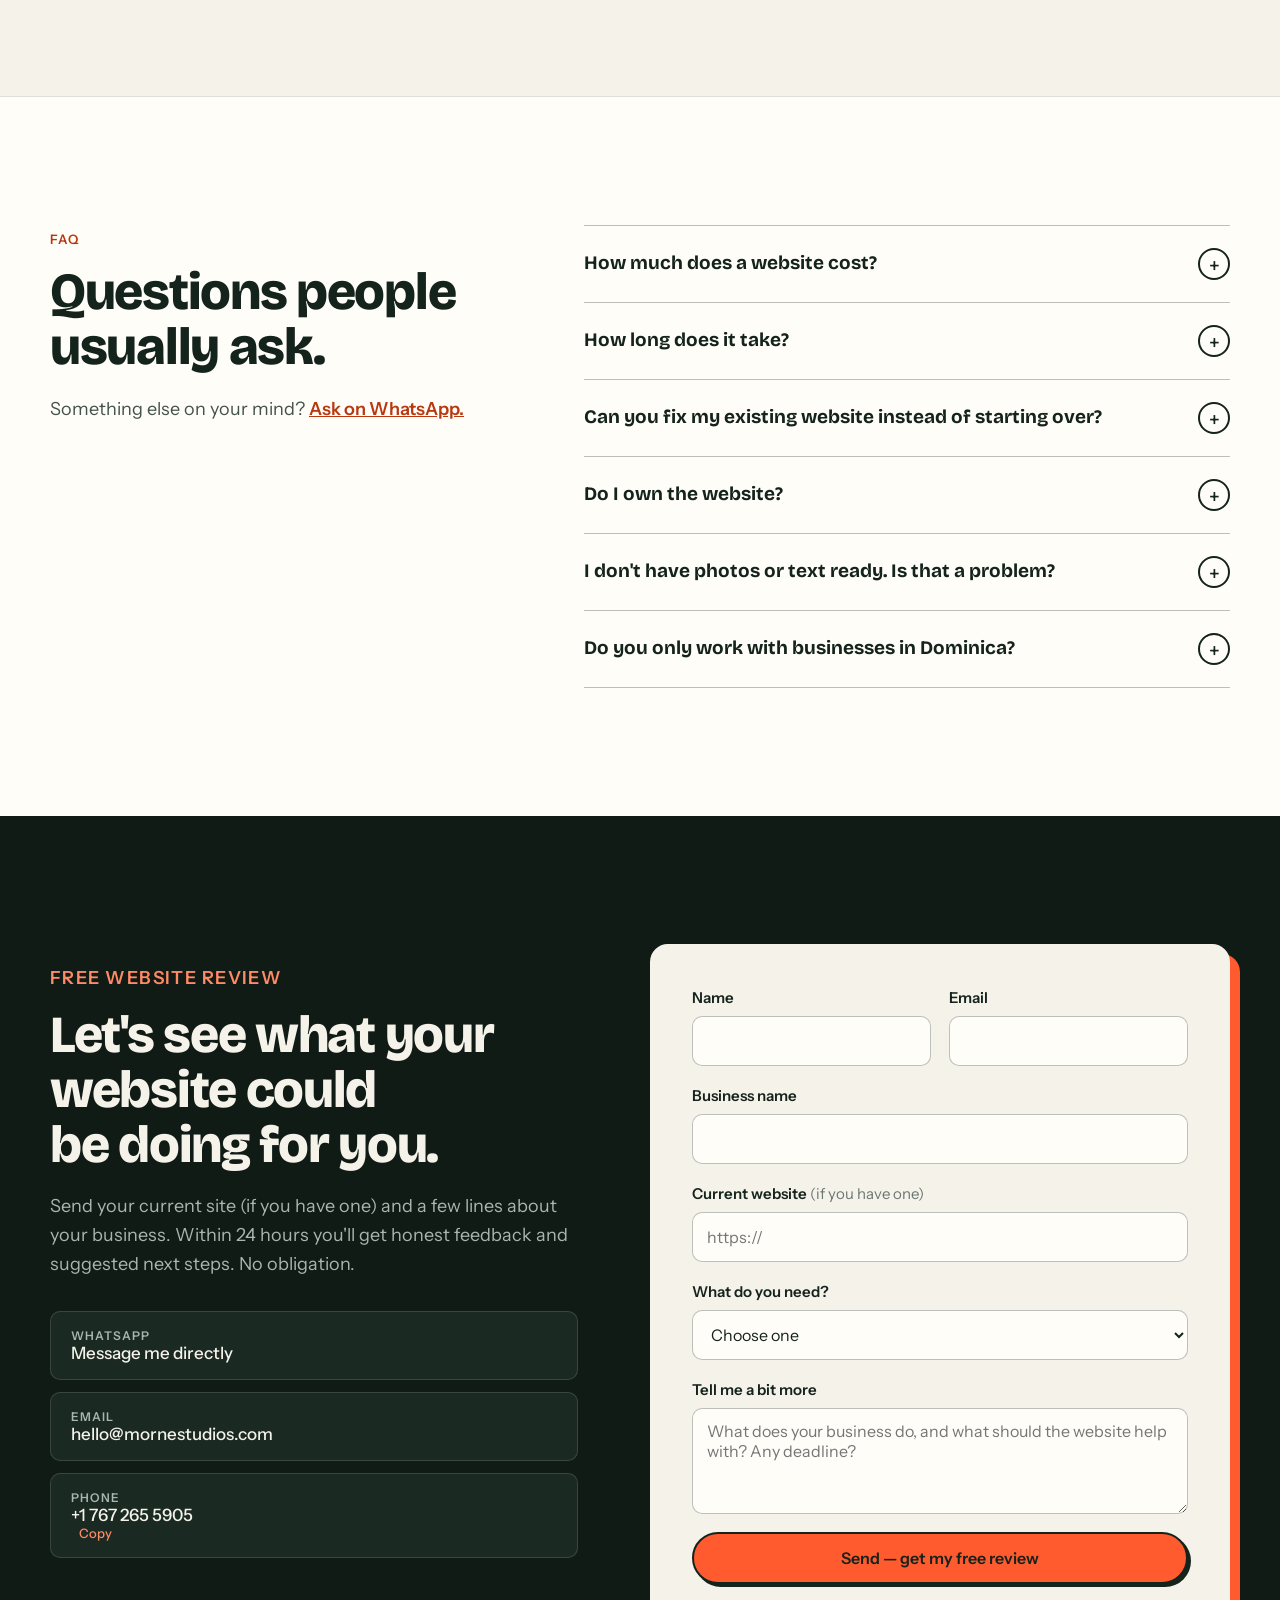
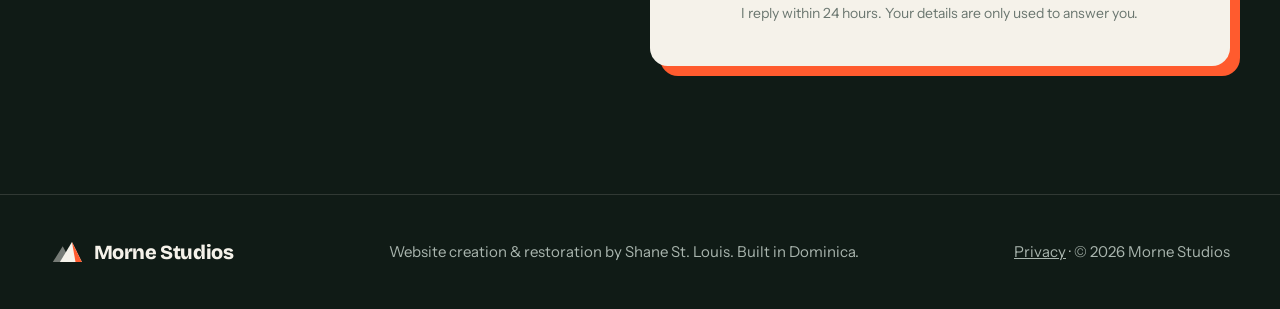
==== commit 0b61ae5a: "Switch Google Analytics to the Morne Studios property Use the new G-NQLCPDDV5N property owned by the" ====
--- a/index.html
+++ b/index.html
@@ -29,7 +29,7 @@
       function gtag(){dataLayer.push(arguments);}
       gtag('js', new Date());
 
-      gtag('config', 'G-K3K91RL9Q9');
+      gtag('config', 'G-NQLCPDDV5N');
 
       // Load Google Analytics on the first scroll/tap, or 3s after load; events before then are queued
       (() => {
@@ -39,7 +39,7 @@
           loaded = true;
           const ga = document.createElement('script');
           ga.async = true;
-          ga.src = 'https://www.googletagmanager.com/gtag/js?id=G-K3K91RL9Q9';
+          ga.src = 'https://www.googletagmanager.com/gtag/js?id=G-NQLCPDDV5N';
           document.head.appendChild(ga);
         };
         ['scroll', 'pointerdown', 'keydown', 'touchstart'].forEach((type) =>
